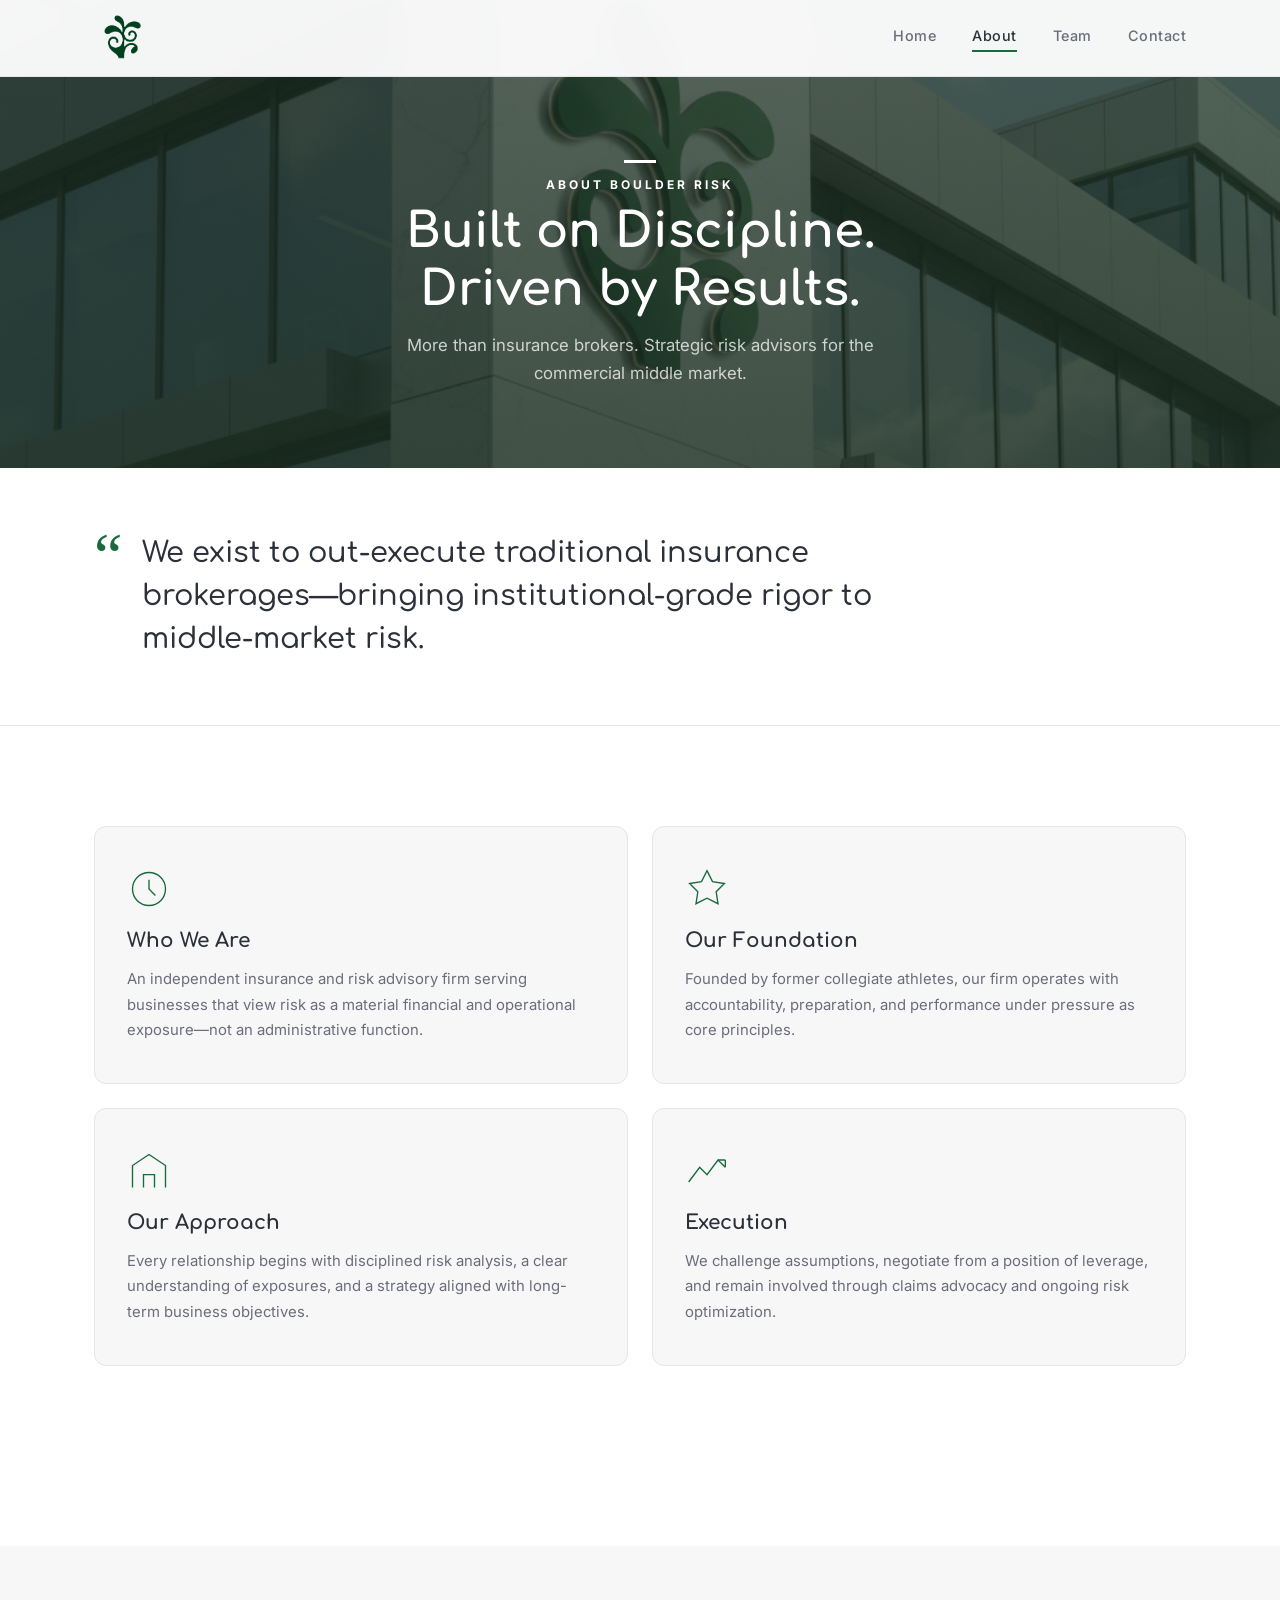
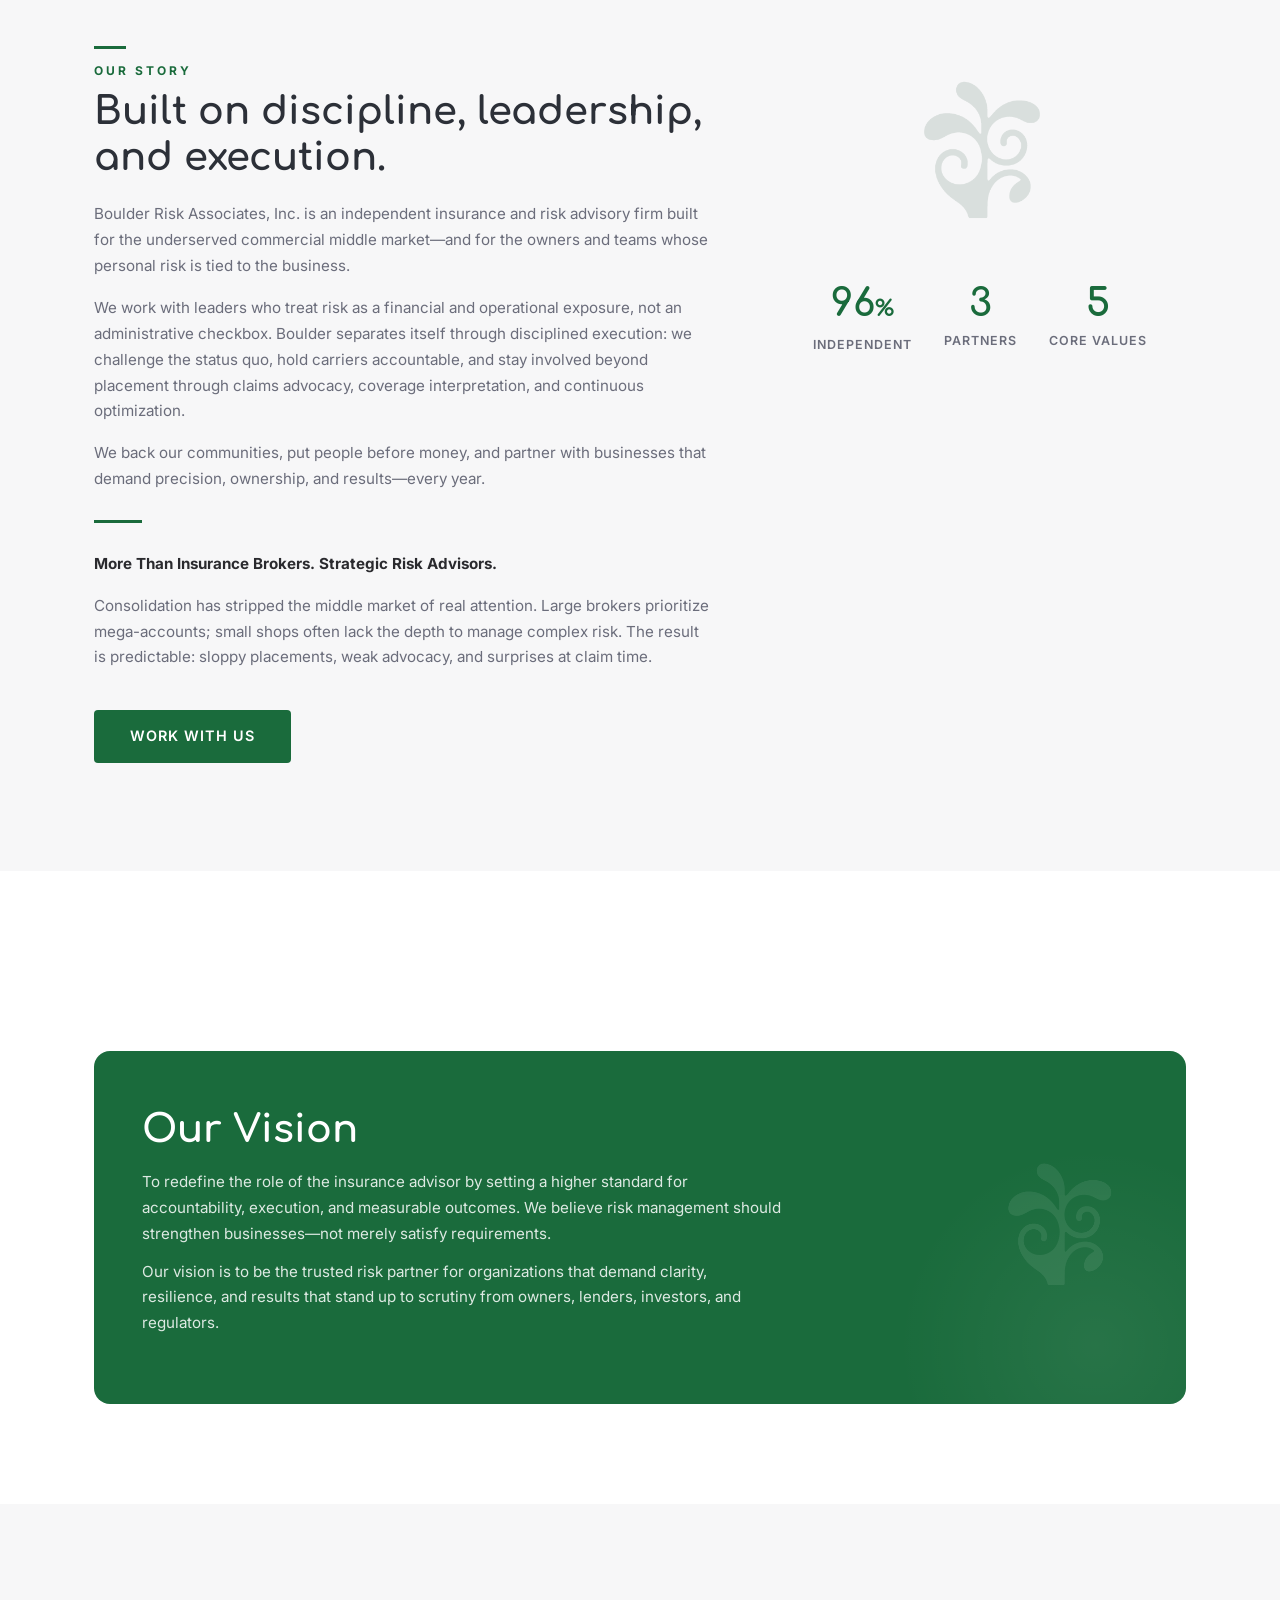
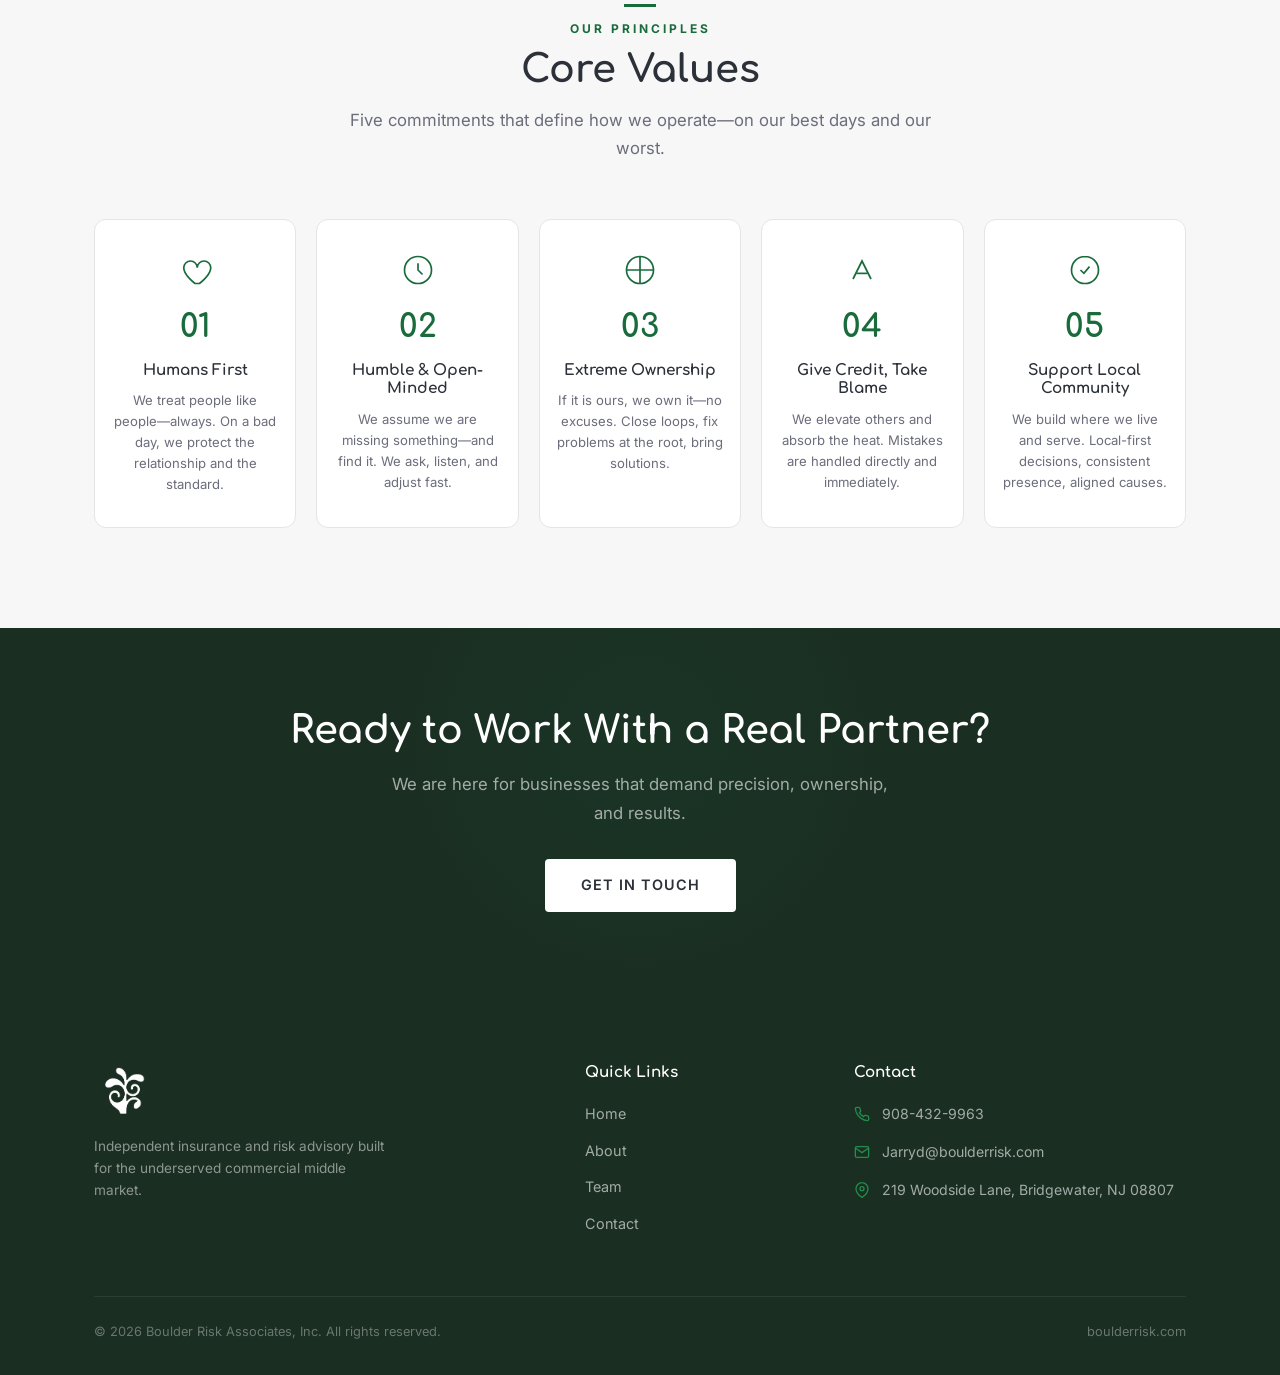
==== about.html @ e6eaac89 "Initial build — Boulder Risk Associates website 4-page static site (Home, About, Team, Contact) with" ====
<!DOCTYPE html>
<html lang="en">
<head>
  <meta charset="UTF-8">
  <meta name="viewport" content="width=device-width, initial-scale=1.0">
  <title>About — Boulder Risk Associates, Inc.</title>
  <meta name="description" content="About Boulder Risk Associates, Inc. — an independent insurance and risk advisory firm built for the underserved commercial middle market.">
  <link rel="preconnect" href="https://fonts.googleapis.com">
  <link rel="preconnect" href="https://fonts.gstatic.com" crossorigin>
  <link href="https://fonts.googleapis.com/css2?family=Comfortaa:wght@400;500;600;700&family=Inter:wght@400;500;600;700;800;900&display=swap" rel="stylesheet">
  <link rel="icon" href="Logo.png" type="image/png">
  <link rel="stylesheet" href="styles.css">
</head>
<body>

  <!-- HEADER -->
  <header class="header">
    <div class="container">
      <a href="index.html" class="logo">
        <img src="Logo.png" alt="Boulder Risk Associates logo">
      </a>
      <nav class="nav-links">
        <a href="index.html">Home</a>
        <a href="about.html" class="active">About</a>
        <a href="team.html">Team</a>
        <a href="contact.html">Contact</a>
      </nav>
      <button class="mobile-toggle" aria-label="Toggle navigation" aria-expanded="false">
        <span></span><span></span><span></span>
      </button>
    </div>
  </header>

  <!-- PAGE HERO — branded with building mockup -->
  <section class="page-hero about-hero about-hero-photo">
    <div class="container" style="position:relative; z-index:2;">
      <span class="section-label fade-up" style="color:var(--white);">About Boulder Risk</span>
      <h1 class="fade-up">Built on Discipline.<br>Driven by Results.</h1>
      <p class="fade-up">More than insurance brokers. Strategic risk advisors for the commercial middle market.</p>
    </div>
  </section>

  <!-- BRAND STATEMENT — full-width quote block -->
  <section class="brand-statement">
    <div class="container">
      <blockquote class="brand-quote fade-up">
        <span class="brand-quote-mark" aria-hidden="true">&ldquo;</span>
        We exist to out-execute traditional insurance brokerages&mdash;bringing institutional-grade rigor to middle-market risk.
      </blockquote>
    </div>
  </section>

  <!-- ABOUT GRID — with icons -->
  <section class="section">
    <div class="container">
      <div class="about-grid stagger">
        <div class="about-card fade-up" style="--i:0">
          <div class="about-card-icon" aria-hidden="true">
            <svg viewBox="0 0 48 48"><circle cx="24" cy="24" r="18"/><path d="M24 14v10l7 7"/></svg>
          </div>
          <h3>Who We Are</h3>
          <p>An independent insurance and risk advisory firm serving businesses that view risk as a material financial and operational exposure&mdash;not an administrative function.</p>
        </div>
        <div class="about-card fade-up" style="--i:1">
          <div class="about-card-icon" aria-hidden="true">
            <svg viewBox="0 0 48 48"><path d="M24 4l6 12 13 2-9 9 2 13-12-6-12 6 2-13-9-9 13-2z"/></svg>
          </div>
          <h3>Our Foundation</h3>
          <p>Founded by former collegiate athletes, our firm operates with accountability, preparation, and performance under pressure as core principles.</p>
        </div>
        <div class="about-card fade-up" style="--i:2">
          <div class="about-card-icon" aria-hidden="true">
            <svg viewBox="0 0 48 48"><path d="M6 42V18l18-12 18 12v24"/><path d="M18 42V28h12v14"/></svg>
          </div>
          <h3>Our Approach</h3>
          <p>Every relationship begins with disciplined risk analysis, a clear understanding of exposures, and a strategy aligned with long-term business objectives.</p>
        </div>
        <div class="about-card fade-up" style="--i:3">
          <div class="about-card-icon" aria-hidden="true">
            <svg viewBox="0 0 48 48"><polyline points="4 36 16 20 24 28 36 12 44 20"/><line x1="36" y1="12" x2="44" y2="12"/><line x1="44" y1="12" x2="44" y2="20"/></svg>
          </div>
          <h3>Execution</h3>
          <p>We challenge assumptions, negotiate from a position of leverage, and remain involved through claims advocacy and ongoing risk optimization.</p>
        </div>
      </div>
    </div>
  </section>

  <!-- LONG-FORM STORY — split layout with brand mark -->
  <section class="section section-grey">
    <div class="container">
      <div class="about-story">
        <div class="about-story-content fade-up">
          <span class="section-label">Our Story</span>
          <h2>Built on discipline, leadership, and execution.</h2>
          <p>Boulder Risk Associates, Inc. is an independent insurance and risk advisory firm built for the underserved commercial middle market&mdash;and for the owners and teams whose personal risk is tied to the business.</p>
          <p>We work with leaders who treat risk as a financial and operational exposure, not an administrative checkbox. Boulder separates itself through disciplined execution: we challenge the status quo, hold carriers accountable, and stay involved beyond placement through claims advocacy, coverage interpretation, and continuous optimization.</p>
          <p>We back our communities, put people before money, and partner with businesses that demand precision, ownership, and results&mdash;every year.</p>
          <div class="about-story-divider"></div>
          <p><strong>More Than Insurance Brokers. Strategic Risk Advisors.</strong></p>
          <p>Consolidation has stripped the middle market of real attention. Large brokers prioritize mega-accounts; small shops often lack the depth to manage complex risk. The result is predictable: sloppy placements, weak advocacy, and surprises at claim time.</p>
          <a href="contact.html" class="btn btn-primary" style="margin-top:24px;">Work With Us</a>
        </div>
        <div class="about-story-brand fade-up" aria-hidden="true">
          <img src="Logo.png" alt="" class="about-floating-mark">
          <div class="about-stats">
            <div class="about-stat">
              <span class="about-stat-num" data-target="100">0</span><span class="about-stat-suffix">%</span>
              <span class="about-stat-label">Independent</span>
            </div>
            <div class="about-stat">
              <span class="about-stat-num" data-target="3">0</span>
              <span class="about-stat-label">Partners</span>
            </div>
            <div class="about-stat">
              <span class="about-stat-num" data-target="5">0</span>
              <span class="about-stat-label">Core Values</span>
            </div>
          </div>
        </div>
      </div>
    </div>
  </section>

  <!-- VISION BLOCK -->
  <section class="section">
    <div class="container">
      <div class="vision-block fade-up">
        <div class="vision-inner">
          <h2>Our Vision</h2>
          <p>To redefine the role of the insurance advisor by setting a higher standard for accountability, execution, and measurable outcomes. We believe risk management should strengthen businesses&mdash;not merely satisfy requirements.</p>
          <p>Our vision is to be the trusted risk partner for organizations that demand clarity, resilience, and results that stand up to scrutiny from owners, lenders, investors, and regulators.</p>
        </div>
        <div class="vision-mark" aria-hidden="true">
          <img src="Logo.png" alt="">
        </div>
      </div>
    </div>
  </section>

  <!-- CORE VALUES -->
  <section class="section section-grey">
    <div class="container">
      <div class="section-header centered fade-up">
        <span class="section-label">Our Principles</span>
        <h2>Core Values</h2>
        <p>Five commitments that define how we operate&mdash;on our best days and our worst.</p>
      </div>

      <div class="values-grid stagger">
        <div class="value-card fade-up" style="--i:0">
          <div class="value-icon" aria-hidden="true">
            <svg viewBox="0 0 32 32"><path d="M16 28s-10-7.35-10-14a6 6 0 0112 0 6 6 0 0112 0c0 6.65-10 14-10 14z"/></svg>
          </div>
          <div class="value-num">01</div>
          <h4>Humans First</h4>
          <p>We treat people like people&mdash;always. On a bad day, we protect the relationship and the standard.</p>
        </div>
        <div class="value-card fade-up" style="--i:1">
          <div class="value-icon" aria-hidden="true">
            <svg viewBox="0 0 32 32"><circle cx="16" cy="16" r="12"/><path d="M16 10v6l4 4"/></svg>
          </div>
          <div class="value-num">02</div>
          <h4>Humble &amp; Open-Minded</h4>
          <p>We assume we are missing something&mdash;and find it. We ask, listen, and adjust fast.</p>
        </div>
        <div class="value-card fade-up" style="--i:2">
          <div class="value-icon" aria-hidden="true">
            <svg viewBox="0 0 32 32"><path d="M16 4v24M4 16h24"/><circle cx="16" cy="16" r="12"/></svg>
          </div>
          <div class="value-num">03</div>
          <h4>Extreme Ownership</h4>
          <p>If it is ours, we own it&mdash;no excuses. Close loops, fix problems at the root, bring solutions.</p>
        </div>
        <div class="value-card fade-up" style="--i:3">
          <div class="value-icon" aria-hidden="true">
            <svg viewBox="0 0 32 32"><path d="M8 24l8-16 8 16"/><line x1="11" y1="19" x2="21" y2="19"/></svg>
          </div>
          <div class="value-num">04</div>
          <h4>Give Credit, Take Blame</h4>
          <p>We elevate others and absorb the heat. Mistakes are handled directly and immediately.</p>
        </div>
        <div class="value-card fade-up" style="--i:4">
          <div class="value-icon" aria-hidden="true">
            <svg viewBox="0 0 32 32"><path d="M16 4c-6.6 0-12 5.4-12 12s5.4 12 12 12 12-5.4 12-12S22.6 4 16 4z"/><path d="M12 16l3 3 5-6"/></svg>
          </div>
          <div class="value-num">05</div>
          <h4>Support Local Community</h4>
          <p>We build where we live and serve. Local-first decisions, consistent presence, aligned causes.</p>
        </div>
      </div>
    </div>
  </section>

  <!-- CTA -->
  <section class="cta-banner">
    <div class="container">
      <h2 class="fade-up">Ready to Work With a Real Partner?</h2>
      <p class="fade-up">We are here for businesses that demand precision, ownership, and results.</p>
      <a href="contact.html" class="btn btn-white fade-up">Get in Touch</a>
    </div>
  </section>

  <!-- FOOTER -->
  <footer class="footer">
    <div class="container">
      <div class="footer-grid">
        <div>
          <div class="footer-logo">
            <a href="index.html" class="logo">
              <img src="Logo.png" alt="Boulder Risk Associates logo">
            </a>
          </div>
          <p class="footer-tagline">Independent insurance and risk advisory built for the underserved commercial middle market.</p>
        </div>
        <div>
          <h4>Quick Links</h4>
          <div class="footer-links">
            <a href="index.html">Home</a>
            <a href="about.html">About</a>
            <a href="team.html">Team</a>
            <a href="contact.html">Contact</a>
          </div>
        </div>
        <div>
          <h4>Contact</h4>
          <div class="footer-contact-item">
            <svg viewBox="0 0 24 24"><path d="M22 16.92v3a2 2 0 01-2.18 2 19.79 19.79 0 01-8.63-3.07 19.5 19.5 0 01-6-6 19.79 19.79 0 01-3.07-8.67A2 2 0 014.11 2h3a2 2 0 012 1.72c.127.96.361 1.903.7 2.81a2 2 0 01-.45 2.11L8.09 9.91a16 16 0 006 6l1.27-1.27a2 2 0 012.11-.45c.907.339 1.85.573 2.81.7A2 2 0 0122 16.92z"/></svg>
            908-432-9963
          </div>
          <div class="footer-contact-item">
            <svg viewBox="0 0 24 24"><path d="M4 4h16c1.1 0 2 .9 2 2v12c0 1.1-.9 2-2 2H4c-1.1 0-2-.9-2-2V6c0-1.1.9-2 2-2z"/><polyline points="22,6 12,13 2,6"/></svg>
            Jarryd@boulderrisk.com
          </div>
          <div class="footer-contact-item">
            <svg viewBox="0 0 24 24"><path d="M21 10c0 7-9 13-9 13s-9-6-9-13a9 9 0 0118 0z"/><circle cx="12" cy="10" r="3"/></svg>
            219 Woodside Lane, Bridgewater, NJ 08807
          </div>
        </div>
      </div>
      <div class="footer-bottom">
        <span>&copy; 2026 Boulder Risk Associates, Inc. All rights reserved.</span>
        <span>boulderrisk.com</span>
      </div>
    </div>
  </footer>

  <script src="script.js"></script>
</body>
</html>
---- styles.css ----
/* ============================================
   Boulder Risk Associates, Inc. — Stylesheet
   Premium light-first design with microanimations
   ============================================ */

/* --- Reset & Base --- */
*, *::before, *::after { box-sizing: border-box; margin: 0; padding: 0; }

:root {
  --dark: #2c3038;
  --dark-soft: #363a42;
  --green: #1a6b3c;
  --green-light: #238c4e;
  --green-glow: rgba(26,107,60,0.15);
  --grey-bg: #f7f7f8;
  --grey-border: #e5e5e8;
  --grey-text: #6b6d7b;
  --white: #ffffff;
  --charcoal: #2a2a2e;
  --forest: #1a2e22;
}

html { scroll-behavior: smooth; }

body {
  font-family: 'Inter', sans-serif;
  color: var(--charcoal);
  background: var(--white);
  line-height: 1.7;
  -webkit-font-smoothing: antialiased;
  overflow-x: hidden;
}

a { text-decoration: none; color: inherit; }
ul { list-style: none; }
img { max-width: 100%; display: block; }

.container {
  max-width: 1140px;
  margin: 0 auto;
  padding: 0 24px;
}

/* --- Typography --- */
h1, h2, h3, h4 {
  font-family: 'Comfortaa', sans-serif;
  font-weight: 700;
  line-height: 1.2;
  color: var(--dark);
}

h1 { font-size: clamp(2rem, 5vw, 3.2rem); }
h2 { font-size: clamp(1.6rem, 4vw, 2.4rem); }
h3 { font-size: 1.25rem; }
h4 { font-size: 1.1rem; }

.section-label {
  display: inline-block;
  font-size: 0.75rem;
  font-weight: 700;
  letter-spacing: 3px;
  text-transform: uppercase;
  color: var(--green);
  margin-bottom: 8px;
}

.section-label::before {
  content: '';
  display: block;
  width: 32px;
  height: 3px;
  background: var(--green);
  margin-bottom: 12px;
  transition: width 0.4s ease;
}

.section-label:hover::before {
  width: 56px;
}

/* --- Buttons --- */
.btn {
  display: inline-block;
  padding: 14px 36px;
  font-size: 0.9rem;
  font-weight: 600;
  letter-spacing: 1px;
  text-transform: uppercase;
  border-radius: 4px;
  transition: all 0.3s ease;
  cursor: pointer;
  border: none;
  position: relative;
  overflow: hidden;
}

/* Shimmer effect on all buttons */
.btn::after {
  content: '';
  position: absolute;
  top: 0;
  left: -100%;
  width: 100%;
  height: 100%;
  background: linear-gradient(90deg, transparent, rgba(255,255,255,0.2), transparent);
  transition: left 0.5s ease;
}

.btn:hover::after {
  left: 100%;
}

.btn-primary {
  background: var(--green);
  color: var(--white);
}

.btn-primary:hover {
  background: var(--green-light);
  transform: translateY(-2px);
  box-shadow: 0 6px 20px var(--green-glow);
}

.btn-outline {
  background: transparent;
  color: var(--dark);
  border: 2px solid var(--dark);
}

.btn-outline:hover {
  background: var(--dark);
  color: var(--white);
  transform: translateY(-2px);
}

.btn-green {
  background: var(--green);
  color: var(--white);
}

.btn-green:hover {
  background: var(--green-light);
  transform: translateY(-2px);
  box-shadow: 0 6px 20px var(--green-glow);
}

.btn-white {
  background: var(--white);
  color: var(--dark);
}

.btn-white:hover {
  background: var(--green);
  color: var(--white);
  transform: translateY(-2px);
  box-shadow: 0 6px 20px var(--green-glow);
}

/* ============================================
   HEADER / NAV
   ============================================ */
.header {
  position: fixed;
  top: 0;
  left: 0;
  width: 100%;
  z-index: 1000;
  background: rgba(255,255,255,0.95);
  backdrop-filter: blur(12px);
  -webkit-backdrop-filter: blur(12px);
  border-bottom: 1px solid var(--grey-border);
  transition: all 0.3s;
}

.header.scrolled {
  box-shadow: 0 2px 24px rgba(0,0,0,0.06);
}

.header .container {
  display: flex;
  align-items: center;
  justify-content: space-between;
  height: 76px;
}

.logo {
  display: flex;
  align-items: center;
  gap: 12px;
}

.logo img {
  height: 52px;
  width: auto;
  transition: transform 0.3s ease;
}

.logo:hover img {
  transform: scale(1.05);
}

.nav-links {
  display: flex;
  gap: 36px;
  align-items: center;
}

.nav-links a {
  color: var(--grey-text);
  font-size: 0.9rem;
  font-weight: 500;
  letter-spacing: 0.5px;
  transition: color 0.3s;
  position: relative;
  padding-bottom: 4px;
}

/* Animated underline on hover */
.nav-links a::after {
  content: '';
  position: absolute;
  bottom: 0;
  left: 50%;
  right: 50%;
  height: 2px;
  background: var(--green);
  transition: left 0.3s ease, right 0.3s ease;
}

.nav-links a:hover::after,
.nav-links a.active::after {
  left: 0;
  right: 0;
}

.nav-links a:hover,
.nav-links a.active {
  color: var(--dark);
}

/* Mobile hamburger */
.mobile-toggle {
  display: none;
  flex-direction: column;
  gap: 5px;
  cursor: pointer;
  background: none;
  border: none;
  padding: 4px;
}

.mobile-toggle span {
  display: block;
  width: 24px;
  height: 2px;
  background: var(--dark);
  transition: all 0.3s;
}

/* ============================================
   HERO — Premium layout with brand mark
   ============================================ */
.hero {
  position: relative;
  min-height: 100vh;
  display: flex;
  align-items: center;
  background: linear-gradient(rgba(26,46,34,0.7), rgba(26,46,34,0.8)),
              url('gemini-2.5-flash-image_corporate_mockup_on_a_building_sign_no_text-0.jpg') center 40%/cover no-repeat;
  overflow: hidden;
}

.hero-grid {
  display: grid;
  grid-template-columns: 1fr 1fr;
  gap: 48px;
  align-items: center;
  width: 100%;
}

.hero-content {
  position: relative;
  z-index: 2;
  padding-top: 76px;
}

/* Animated line that draws in */
.hero-line {
  width: 0;
  height: 3px;
  background: var(--white);
  margin-bottom: 24px;
  animation: drawLine 0.8s ease 0.2s forwards;
}

@keyframes drawLine {
  to { width: 56px; }
}

.hero h1 {
  color: var(--white);
  margin-bottom: 8px;
  font-size: clamp(1.8rem, 3.5vw, 2.6rem);
  white-space: nowrap;
}

.hero-acronym {
  font-family: 'Comfortaa', sans-serif;
  font-size: 0.85rem;
  font-weight: 700;
  letter-spacing: 6px;
  color: var(--green);
  text-transform: uppercase;
  margin-bottom: 24px;
}

.hero-tagline {
  font-size: clamp(1rem, 2.5vw, 1.2rem);
  color: rgba(255,255,255,0.8);
  margin-bottom: 12px;
  font-weight: 400;
}

.hero-tagline .bold-letter {
  font-weight: 700;
  color: var(--white);
  transition: color 0.3s;
}

.hero-sub {
  font-size: 0.95rem;
  color: rgba(255,255,255,0.55);
  margin-bottom: 40px;
  max-width: 560px;
}

/* Hero staggered reveal */
.hero-reveal {
  opacity: 0;
  transform: translateY(20px);
  animation: heroFadeUp 0.7s ease forwards;
  animation-delay: var(--d, 0s);
}

@keyframes heroFadeUp {
  to {
    opacity: 1;
    transform: translateY(0);
  }
}

/* Large brand mark — right side */
.hero-brand {
  display: flex;
  align-items: center;
  justify-content: center;
  position: relative;
  padding-top: 76px;
}

/* Green shadow logo — sits behind */
.hero-logo-shadow {
  position: absolute;
  width: 320px;
  height: auto;
  opacity: 0;
  transform: scale(0.85) translate(8px, 8px);
  animation: shadowReveal 1s cubic-bezier(0.16, 1, 0.3, 1) 0.35s forwards;
  filter: brightness(0.6) sepia(1) hue-rotate(90deg) saturate(2);
}

.hero-logo-shadow.revealed {
  opacity: 0.35;
  transform: translate(8px, 8px);
  animation: shadowSway 6s ease-in-out infinite;
  filter: brightness(0.6) sepia(1) hue-rotate(90deg) saturate(2);
}

@keyframes shadowReveal {
  to { opacity: 0.35; transform: scale(1) translate(8px, 8px); }
}

@keyframes shadowSway {
  0%, 100% { transform: translate(8px, 8px) rotate(0deg); }
  50% { transform: translate(10px, 10px) rotate(2deg); }
}

/* White foreground logo */
.hero-logo-mark {
  position: relative;
  width: 320px;
  height: auto;
  opacity: 0;
  transform: scale(0.85);
  animation: logoReveal 1s cubic-bezier(0.16, 1, 0.3, 1) 0.4s forwards;
  filter: brightness(0) invert(1) drop-shadow(0 20px 60px rgba(0,0,0,0.3));
}

@keyframes logoReveal {
  to {
    opacity: 1;
    transform: scale(1);
  }
}

/* Gentle continuous sway — after reveal */
.hero-logo-mark.revealed {
  opacity: 1;
  transform: none;
  animation: sway 6s ease-in-out infinite;
  filter: brightness(0) invert(1) drop-shadow(0 20px 60px rgba(0,0,0,0.3));
}

@keyframes sway {
  0%, 100% { transform: rotate(0deg); }
  50% { transform: rotate(3deg); }
}

/* Breathing glow behind logo */
.hero-brand::before {
  content: '';
  position: absolute;
  width: 400px;
  height: 400px;
  border-radius: 50%;
  background: radial-gradient(circle, rgba(255,255,255,0.06) 0%, transparent 70%);
  animation: breathe 4s ease-in-out infinite;
}

@keyframes breathe {
  0%, 100% { transform: scale(1); opacity: 0.6; }
  50% { transform: scale(1.15); opacity: 1; }
}

/* Floating particles */
.particles {
  position: absolute;
  top: 0;
  left: 0;
  right: 0;
  bottom: 0;
  pointer-events: none;
  z-index: 1;
}

.particle {
  position: absolute;
  width: 6px;
  height: 6px;
  border-radius: 50%;
  background: var(--green);
  opacity: 0;
  animation: float var(--dur, 8s) ease-in-out var(--delay, 0s) infinite;
}

@keyframes float {
  0% { opacity: 0; transform: translateY(0) scale(0); }
  15% { opacity: var(--o, 0.15); transform: translateY(-20px) scale(1); }
  85% { opacity: var(--o, 0.15); transform: translateY(calc(-1 * var(--drift, 120px))) scale(1); }
  100% { opacity: 0; transform: translateY(calc(-1 * var(--drift, 120px) - 20px)) scale(0); }
}

/* ============================================
   PAGE HERO (inner pages)
   ============================================ */
.page-hero {
  background: var(--grey-bg);
  padding: 140px 0 60px;
  text-align: center;
  position: relative;
  overflow: hidden;
  border-bottom: 1px solid var(--grey-border);
}

.page-hero::before {
  content: '';
  position: absolute;
  top: -40%;
  right: -15%;
  width: 500px;
  height: 500px;
  border-radius: 50%;
  background: radial-gradient(circle, rgba(26,107,60,0.04) 0%, transparent 70%);
  pointer-events: none;
}

.page-hero h1 {
  color: var(--dark);
  margin-bottom: 12px;
}

.page-hero p {
  color: var(--grey-text);
  font-size: 1.05rem;
  max-width: 560px;
  margin: 0 auto;
}

/* ============================================
   SECTIONS
   ============================================ */
.section {
  padding: 100px 0;
}

.section-grey {
  background: var(--grey-bg);
}

.section-header {
  margin-bottom: 56px;
}

.section-header p {
  color: var(--grey-text);
  font-size: 1.05rem;
  max-width: 620px;
  margin-top: 12px;
}

.section-header.centered {
  text-align: center;
}

.section-header.centered p {
  margin-left: auto;
  margin-right: auto;
}

.section-header.centered .section-label::before {
  margin-left: auto;
  margin-right: auto;
}

/* ============================================
   CARDS — with green accent line + hover
   ============================================ */
.cards-grid {
  display: grid;
  grid-template-columns: repeat(3, 1fr);
  gap: 24px;
}

.card {
  background: var(--white);
  border: 1px solid var(--grey-border);
  border-radius: 12px;
  padding: 36px 28px;
  transition: all 0.4s cubic-bezier(0.16, 1, 0.3, 1);
  position: relative;
  overflow: hidden;
}

/* Green top accent line — slides in on hover */
.card-accent {
  position: absolute;
  top: 0;
  left: 0;
  width: 0;
  height: 3px;
  background: var(--green);
  transition: width 0.4s cubic-bezier(0.16, 1, 0.3, 1);
}

.card:hover .card-accent {
  width: 100%;
}

.card:hover {
  transform: translateY(-6px);
  box-shadow: 0 16px 48px rgba(0,0,0,0.08);
  border-color: transparent;
}

.card-icon {
  width: 48px;
  height: 48px;
  margin-bottom: 20px;
  transition: transform 0.3s ease;
}

.card:hover .card-icon {
  transform: scale(1.1);
}

.card-icon svg {
  width: 100%;
  height: 100%;
  stroke: var(--green);
  fill: none;
  stroke-width: 1.5;
}

.card h3 {
  margin-bottom: 12px;
}

.card p {
  color: var(--grey-text);
  font-size: 0.92rem;
  line-height: 1.7;
}

/* Featured card — green bg */
.card.featured {
  background: var(--green);
  border-color: var(--green);
}

.card.featured .card-accent { background: rgba(255,255,255,0.3); }
.card.featured h3 { color: var(--white); }
.card.featured p { color: rgba(255,255,255,0.85); }
.card.featured .card-icon svg { stroke: rgba(255,255,255,0.9); }

.card.featured:hover {
  background: var(--green-light);
  border-color: var(--green-light);
  box-shadow: 0 16px 48px var(--green-glow);
}

/* ============================================
   WHO WE SERVE (checklist)
   ============================================ */
.split {
  display: grid;
  grid-template-columns: 1fr 1fr;
  gap: 64px;
  align-items: start;
}

.checklist {
  margin-top: 24px;
}

.checklist li {
  display: flex;
  align-items: flex-start;
  gap: 12px;
  padding: 14px 0;
  border-bottom: 1px solid var(--grey-border);
  font-size: 0.95rem;
  color: var(--charcoal);
  transition: transform 0.3s ease, padding-left 0.3s ease;
}

.checklist li:hover {
  transform: translateX(4px);
  padding-left: 4px;
}

.checklist li:last-child { border-bottom: none; }

.check-icon {
  flex-shrink: 0;
  width: 22px;
  height: 22px;
  border-radius: 50%;
  background: rgba(26,107,60,0.1);
  display: flex;
  align-items: center;
  justify-content: center;
  margin-top: 2px;
  transition: all 0.3s ease;
}

.checklist li:hover .check-icon {
  background: var(--green);
}

.checklist li:hover .check-icon svg {
  stroke: var(--white);
}

.check-icon svg {
  width: 12px;
  height: 12px;
  stroke: var(--green);
  fill: none;
  stroke-width: 2.5;
  transition: stroke 0.3s;
}

/* ============================================
   CTA BANNER
   ============================================ */
.cta-banner {
  background: var(--forest);
  padding: 80px 0;
  text-align: center;
  position: relative;
  overflow: hidden;
}

.cta-banner::before {
  content: '';
  position: absolute;
  top: -50%;
  left: 50%;
  transform: translateX(-50%);
  width: 600px;
  height: 600px;
  border-radius: 50%;
  background: radial-gradient(circle, rgba(26,107,60,0.1) 0%, transparent 70%);
  pointer-events: none;
  animation: breathe 5s ease-in-out infinite;
}

.cta-banner h2 {
  color: var(--white);
  margin-bottom: 16px;
  position: relative;
}

.cta-banner p {
  color: rgba(255,255,255,0.6);
  font-size: 1.05rem;
  margin-bottom: 32px;
  max-width: 520px;
  margin-left: auto;
  margin-right: auto;
  position: relative;
}

.cta-banner .btn { position: relative; }

/* ============================================
   ABOUT PAGE — 2x2 Grid
   ============================================ */
.about-grid {
  display: grid;
  grid-template-columns: 1fr 1fr;
  gap: 24px;
  margin-bottom: 80px;
}

.about-card {
  background: var(--grey-bg);
  border-radius: 12px;
  padding: 40px 32px;
  border: 1px solid var(--grey-border);
  transition: all 0.4s cubic-bezier(0.16, 1, 0.3, 1);
  position: relative;
  overflow: hidden;
}

.about-card::before {
  content: '';
  position: absolute;
  top: 0;
  left: 0;
  width: 0;
  height: 3px;
  background: var(--green);
  transition: width 0.4s cubic-bezier(0.16, 1, 0.3, 1);
}

.about-card:hover::before {
  width: 100%;
}

.about-card:hover {
  transform: translateY(-4px);
  box-shadow: 0 12px 36px rgba(0,0,0,0.06);
  border-color: transparent;
}

.about-card h3 {
  margin-bottom: 14px;
  color: var(--dark);
}

.about-card p {
  color: var(--grey-text);
  font-size: 0.93rem;
}

/* About long text block */
.about-text {
  max-width: 760px;
}

.about-text h2 {
  margin-bottom: 20px;
}

.about-text p {
  color: var(--grey-text);
  margin-bottom: 16px;
  font-size: 0.95rem;
}

.about-text p strong {
  color: var(--charcoal);
}

/* ============================================
   VISION BLOCK — Green accent block
   ============================================ */
.vision-block {
  background: var(--green);
  border-radius: 16px;
  padding: 56px 48px;
  margin-top: 80px;
  position: relative;
  overflow: hidden;
}

.vision-block::after {
  content: '';
  position: absolute;
  bottom: -40%;
  right: -10%;
  width: 400px;
  height: 400px;
  border-radius: 50%;
  background: radial-gradient(circle, rgba(255,255,255,0.06) 0%, transparent 70%);
  pointer-events: none;
  animation: breathe 5s ease-in-out infinite;
}

.vision-block h2 {
  color: var(--white);
  margin-bottom: 16px;
  position: relative;
}

.vision-block p {
  color: rgba(255,255,255,0.85);
  font-size: 0.95rem;
  max-width: 640px;
  margin-bottom: 12px;
  position: relative;
}

/* ============================================
   VALUES
   ============================================ */
.values-grid {
  display: grid;
  grid-template-columns: repeat(5, 1fr);
  gap: 20px;
}

.value-card {
  text-align: center;
  padding: 32px 16px;
  border-radius: 12px;
  border: 1px solid var(--grey-border);
  background: var(--white);
  transition: all 0.4s cubic-bezier(0.16, 1, 0.3, 1);
}

.value-card:hover {
  border-color: var(--green);
  transform: translateY(-4px);
  box-shadow: 0 12px 32px rgba(0,0,0,0.06);
}

.value-num {
  font-family: 'Comfortaa', sans-serif;
  font-size: 2rem;
  font-weight: 800;
  color: var(--green);
  margin-bottom: 8px;
  transition: transform 0.3s ease;
}

.value-card:hover .value-num {
  transform: scale(1.15);
}

.value-card h4 {
  font-size: 0.95rem;
  margin-bottom: 10px;
}

.value-card p {
  color: var(--grey-text);
  font-size: 0.82rem;
  line-height: 1.6;
}

/* ============================================
   TEAM PAGE
   ============================================ */
.team-member {
  display: grid;
  grid-template-columns: 280px 1fr;
  gap: 48px;
  padding: 48px;
  border-radius: 16px;
  margin-bottom: 32px;
  align-items: start;
  position: relative;
  border: 1px solid var(--grey-border);
  transition: all 0.4s cubic-bezier(0.16, 1, 0.3, 1);
}

.team-member:hover {
  box-shadow: 0 16px 48px rgba(0,0,0,0.06);
  border-color: transparent;
}

.team-member:nth-child(odd) {
  background: var(--white);
}

.team-member:nth-child(even) {
  background: var(--grey-bg);
}

.team-number {
  position: absolute;
  top: 32px;
  right: 40px;
  font-family: 'Comfortaa', sans-serif;
  font-size: 6rem;
  font-weight: 900;
  opacity: 0.04;
  color: var(--dark);
  line-height: 1;
  transition: opacity 0.3s;
}

.team-member:hover .team-number {
  opacity: 0.08;
}

.member-info h3 {
  font-size: 1.8rem;
  margin-bottom: 4px;
}

.member-creds {
  color: var(--green);
  font-size: 0.85rem;
  font-weight: 600;
  letter-spacing: 1px;
  margin-bottom: 16px;
}

.member-tags {
  display: flex;
  flex-wrap: wrap;
  gap: 8px;
  margin-bottom: 24px;
}

.member-tags span {
  padding: 6px 14px;
  border: 1px solid #d0d0d5;
  border-radius: 4px;
  font-size: 0.72rem;
  font-weight: 600;
  letter-spacing: 1px;
  text-transform: uppercase;
  color: var(--dark);
  transition: all 0.3s;
}

.member-tags span:hover {
  border-color: var(--green);
  color: var(--green);
}

.member-bio {
  color: var(--grey-text);
  font-size: 0.93rem;
  margin-bottom: 16px;
  line-height: 1.8;
}

.member-quote {
  font-style: italic;
  color: var(--grey-text);
  font-size: 0.88rem;
  padding-top: 16px;
  border-top: 1px solid var(--grey-border);
}

/* Green line above member name */
.member-info::before {
  content: '';
  display: block;
  width: 32px;
  height: 3px;
  background: var(--green);
  margin-bottom: 16px;
  transition: width 0.4s ease;
}

.team-member:hover .member-info::before {
  width: 56px;
}

/* ============================================
   CONTACT PAGE
   ============================================ */
.contact-grid {
  display: grid;
  grid-template-columns: 1fr 1fr;
  gap: 64px;
  align-items: start;
}

.contact-info-block {
  margin-bottom: 32px;
}

.contact-info-block h3 {
  margin-bottom: 16px;
}

.contact-detail {
  display: flex;
  align-items: center;
  gap: 14px;
  margin-bottom: 16px;
  color: var(--charcoal);
  font-size: 0.95rem;
  transition: transform 0.3s ease;
}

.contact-detail:hover {
  transform: translateX(4px);
}

.contact-detail-icon {
  width: 40px;
  height: 40px;
  border-radius: 50%;
  background: rgba(26,107,60,0.1);
  display: flex;
  align-items: center;
  justify-content: center;
  flex-shrink: 0;
  transition: all 0.3s ease;
}

.contact-detail:hover .contact-detail-icon {
  background: var(--green);
}

.contact-detail:hover .contact-detail-icon svg {
  stroke: var(--white);
}

.contact-detail-icon svg {
  width: 18px;
  height: 18px;
  stroke: var(--green);
  fill: none;
  stroke-width: 2;
  transition: stroke 0.3s;
}

/* Contact form */
.contact-form {
  background: var(--grey-bg);
  padding: 40px;
  border-radius: 16px;
  border: 1px solid var(--grey-border);
}

.contact-form h3 {
  margin-bottom: 24px;
}

.form-group {
  margin-bottom: 20px;
}

.form-group label {
  display: block;
  font-size: 0.85rem;
  font-weight: 600;
  color: var(--charcoal);
  margin-bottom: 6px;
}

.form-group input,
.form-group textarea,
.form-group select {
  width: 100%;
  padding: 12px 16px;
  border: 1px solid #d0d0d5;
  border-radius: 8px;
  font-family: 'Inter', sans-serif;
  font-size: 0.9rem;
  background: var(--white);
  transition: all 0.3s;
}

.form-group input:focus,
.form-group textarea:focus,
.form-group select:focus {
  outline: none;
  border-color: var(--green);
  box-shadow: 0 0 0 3px var(--green-glow);
}

.form-group textarea {
  min-height: 120px;
  resize: vertical;
}

.form-row {
  display: grid;
  grid-template-columns: 1fr 1fr;
  gap: 16px;
}

/* ============================================
   FOOTER
   ============================================ */
.footer {
  background: var(--forest);
  padding: 64px 0 32px;
}

.footer-grid {
  display: grid;
  grid-template-columns: 2fr 1fr 1.5fr;
  gap: 48px;
  margin-bottom: 48px;
}

.footer-logo .logo {
  margin-bottom: 16px;
}

.footer-logo .logo img {
  height: 56px;
  filter: brightness(0) invert(1);
}

.footer-tagline {
  color: rgba(255,255,255,0.5);
  font-size: 0.85rem;
  max-width: 300px;
  line-height: 1.6;
}

.footer h4 {
  color: var(--white);
  font-size: 0.95rem;
  margin-bottom: 20px;
}

.footer-links a {
  display: block;
  color: rgba(255,255,255,0.6);
  font-size: 0.9rem;
  margin-bottom: 12px;
  transition: all 0.3s;
}

.footer-links a:hover {
  color: var(--white);
  transform: translateX(3px);
}

.footer-contact-item {
  display: flex;
  align-items: center;
  gap: 12px;
  margin-bottom: 14px;
  color: rgba(255,255,255,0.6);
  font-size: 0.88rem;
}

.footer-contact-item svg {
  width: 16px;
  height: 16px;
  stroke: var(--green-light);
  fill: none;
  stroke-width: 2;
  flex-shrink: 0;
}

.footer-bottom {
  border-top: 1px solid rgba(255,255,255,0.08);
  padding-top: 24px;
  display: flex;
  justify-content: space-between;
  align-items: center;
  color: rgba(255,255,255,0.35);
  font-size: 0.8rem;
}

/* ============================================
   ANIMATIONS
   ============================================ */
.fade-up {
  opacity: 0;
  transform: translateY(28px);
  transition: opacity 0.7s cubic-bezier(0.16, 1, 0.3, 1), transform 0.7s cubic-bezier(0.16, 1, 0.3, 1);
}

.fade-up.visible {
  opacity: 1;
  transform: translateY(0);
}

/* Stagger children */
.stagger > * { transition-delay: calc(var(--i, 0) * 0.12s); }

@media (prefers-reduced-motion: reduce) {
  .fade-up { opacity: 1; transform: none; transition: none; }
  .hero-reveal { opacity: 1; transform: none; animation: none; }
  .hero-logo-mark { opacity: 1; transform: none; animation: none; }
  .hero-line { width: 56px; animation: none; }
  .hero-brand::before { animation: none; }
  .particle { display: none; }
  .cta-banner::before { animation: none; }
  .vision-block::after { animation: none; }
  html { scroll-behavior: auto; }
}

/* ============================================
   RESPONSIVE
   ============================================ */
@media (max-width: 1024px) {
  .values-grid {
    grid-template-columns: repeat(3, 1fr);
  }

  .team-member {
    grid-template-columns: 1fr;
    padding: 36px;
  }

  .footer-grid {
    grid-template-columns: 1fr 1fr;
  }

  .hero-logo-mark {
    width: 240px;
  }
}

@media (max-width: 768px) {
  .nav-links {
    display: none;
    position: absolute;
    top: 76px;
    left: 0;
    right: 0;
    background: var(--white);
    flex-direction: column;
    padding: 24px;
    gap: 20px;
    border-top: 1px solid var(--grey-border);
    box-shadow: 0 8px 24px rgba(0,0,0,0.06);
  }

  .nav-links.open { display: flex; }

  .mobile-toggle { display: flex; }

  .hero { min-height: auto; padding: 120px 0 80px; }
  .hero-grid { grid-template-columns: 1fr; }
  .hero-brand { display: none; }

  .section { padding: 64px 0; }

  .cards-grid { grid-template-columns: 1fr; }

  .split {
    grid-template-columns: 1fr;
    gap: 40px;
  }

  .about-grid { grid-template-columns: 1fr; }

  .values-grid { grid-template-columns: repeat(2, 1fr); }

  .contact-grid { grid-template-columns: 1fr; }

  .footer-grid { grid-template-columns: 1fr; gap: 32px; }

  .footer-bottom { flex-direction: column; gap: 8px; text-align: center; }

  .vision-block { padding: 40px 24px; }

  .team-member { padding: 28px; }
  .team-number { font-size: 4rem; top: 16px; right: 20px; }
}

@media (max-width: 480px) {
  .form-row { grid-template-columns: 1fr; }
  .values-grid { grid-template-columns: 1fr; }
  .hero h1 { white-space: normal; }
}

/* ============================================
   ABOUT PAGE — Premium Brand Sections
   ============================================ */

/* About hero — taller with watermark */
.about-hero {
  padding: 160px 0 80px;
  text-align: center;
  position: relative;
}

.about-hero .section-label::before {
  margin-left: auto;
  margin-right: auto;
}

.about-hero h1 {
  font-size: clamp(2rem, 4.5vw, 3rem);
}

/* Photo hero variant */
.about-hero-photo {
  background: linear-gradient(rgba(26,46,34,0.72), rgba(26,46,34,0.82)),
              url('gemini-2.5-flash-image_corporate_mockup_on_a_building_sign_no_text-0.jpg') center 40%/cover no-repeat;
  border-bottom: none;
}

.about-hero-photo h1 {
  color: var(--white);
}

.about-hero-photo p {
  color: rgba(255,255,255,0.75);
}

.about-hero-photo .section-label::before {
  background: var(--white);
}

/* Contact page hero — uses building mockup */
.contact-hero-photo {
  background: linear-gradient(rgba(26,46,34,0.72), rgba(26,46,34,0.82)),
              url('gemini-2.5-flash-image_corporate_mockup_on_a_building_sign_no_text-0.jpg') center 40%/cover no-repeat;
}

.contact-hero-photo h1 { color: var(--white); }
.contact-hero-photo p { color: rgba(255,255,255,0.75); }

/* ============================================
   BRAND IMAGE STRIP
   ============================================ */
.brand-strip {
  padding: 80px 0;
  background: var(--white);
  border-top: 1px solid var(--grey-border);
  border-bottom: 1px solid var(--grey-border);
}

.brand-strip-inner {
  display: grid;
  grid-template-columns: 1fr 1fr;
  gap: 56px;
  align-items: center;
}

.brand-strip-text h2 {
  margin-bottom: 14px;
}

.brand-strip-text p {
  color: var(--grey-text);
  font-size: 1rem;
}

.brand-strip-image {
  display: flex;
  justify-content: center;
}

@media (max-width: 768px) {
  .brand-strip-inner {
    grid-template-columns: 1fr;
    gap: 32px;
    text-align: center;
  }

  .brand-strip-text .section-label::before {
    margin-left: auto;
    margin-right: auto;
  }

  .plaque-image { max-width: 320px; margin: 0 auto; }
}

/* Glass plaque feature image */
.plaque-image {
  width: 100%;
  max-width: 440px;
  border-radius: 12px;
  box-shadow: 0 20px 60px rgba(0,0,0,0.1);
  transition: transform 0.5s cubic-bezier(0.16, 1, 0.3, 1), box-shadow 0.5s ease;
}

.plaque-image:hover {
  transform: scale(1.02);
  box-shadow: 0 24px 72px rgba(0,0,0,0.14);
}

/* Brand statement / pull quote */
.brand-statement {
  padding: 64px 0;
  background: var(--white);
  border-bottom: 1px solid var(--grey-border);
}

.brand-quote {
  font-family: 'Comfortaa', sans-serif;
  font-size: clamp(1.2rem, 3vw, 1.8rem);
  font-weight: 500;
  color: var(--dark);
  line-height: 1.5;
  max-width: 800px;
  position: relative;
  padding-left: 48px;
}

.brand-quote-mark {
  position: absolute;
  left: 0;
  top: -8px;
  font-size: 4rem;
  line-height: 1;
  color: var(--green);
  font-family: Georgia, serif;
}

/* About cards with icons */
.about-card-icon {
  width: 44px;
  height: 44px;
  margin-bottom: 18px;
}

.about-card-icon svg {
  width: 100%;
  height: 100%;
  stroke: var(--green);
  fill: none;
  stroke-width: 1.5;
  transition: transform 0.3s ease;
}

.about-card:hover .about-card-icon svg {
  transform: scale(1.12);
}

/* Story section — split layout */
.about-story {
  display: grid;
  grid-template-columns: 1.2fr 0.8fr;
  gap: 64px;
  align-items: start;
}

.about-story-content {
  max-width: 620px;
}

.about-story-content h2 {
  margin-bottom: 20px;
}

.about-story-content p {
  color: var(--grey-text);
  margin-bottom: 16px;
  font-size: 0.95rem;
}

.about-story-content p strong {
  color: var(--charcoal);
}

.about-story-divider {
  width: 48px;
  height: 3px;
  background: var(--green);
  margin: 28px 0;
}

/* Brand mark + stats sidebar */
.about-story-brand {
  display: flex;
  flex-direction: column;
  align-items: center;
  gap: 48px;
  padding-top: 24px;
}

.about-floating-mark {
  width: 180px;
  height: auto;
  opacity: 0.12;
  filter: grayscale(0.3);
  transition: all 0.5s ease;
}

.about-story-brand:hover .about-floating-mark {
  opacity: 0.25;
  filter: grayscale(0);
}

/* Stats */
.about-stats {
  display: flex;
  gap: 32px;
}

.about-stat {
  text-align: center;
}

.about-stat-num {
  font-family: 'Comfortaa', sans-serif;
  font-size: 2.4rem;
  font-weight: 700;
  color: var(--green);
  display: inline;
  line-height: 1;
}

.about-stat-suffix {
  font-family: 'Comfortaa', sans-serif;
  font-size: 1.4rem;
  font-weight: 700;
  color: var(--green);
}

.about-stat-label {
  display: block;
  font-size: 0.78rem;
  font-weight: 600;
  color: var(--grey-text);
  text-transform: uppercase;
  letter-spacing: 1px;
  margin-top: 6px;
}

/* Vision block — upgraded with side mark */
.vision-block {
  display: grid;
  grid-template-columns: 1fr auto;
  gap: 48px;
  align-items: center;
}

.vision-inner {
  position: relative;
  z-index: 2;
}

.vision-mark {
  opacity: 0.08;
  pointer-events: none;
}

.vision-mark img {
  width: 160px;
  height: auto;
  filter: brightness(0) invert(1);
}

/* Value card icons */
.value-icon {
  width: 36px;
  height: 36px;
  margin: 0 auto 12px;
}

.value-icon svg {
  width: 100%;
  height: 100%;
  stroke: var(--green);
  fill: none;
  stroke-width: 1.5;
  transition: transform 0.3s ease;
}

.value-card:hover .value-icon svg {
  transform: scale(1.15);
}

/* ============================================
   TEAM PAGE — Premium Brand Sections
   ============================================ */

/* Small brand mark inside each member card */
.member-mark {
  margin-top: 24px;
  opacity: 0.06;
  transition: opacity 0.4s ease;
}

.member-mark img {
  width: 64px;
  height: auto;
}

.team-member:hover .member-mark {
  opacity: 0.14;
}

/* Values strip — horizontal bar between team and CTA */
.team-values-strip {
  background: var(--grey-bg);
  padding: 48px 0;
  border-top: 1px solid var(--grey-border);
  border-bottom: 1px solid var(--grey-border);
}

.strip-items {
  display: flex;
  justify-content: space-between;
  gap: 16px;
}

.strip-item {
  display: flex;
  align-items: center;
  gap: 10px;
  font-size: 0.82rem;
  font-weight: 600;
  color: var(--grey-text);
  letter-spacing: 0.5px;
  transition: color 0.3s ease;
}

.strip-item:hover {
  color: var(--green);
}

.strip-item svg {
  width: 20px;
  height: 20px;
  stroke: var(--green);
  fill: none;
  stroke-width: 1.5;
  flex-shrink: 0;
  transition: transform 0.3s ease;
}

.strip-item:hover svg {
  transform: scale(1.2);
}

/* --- Team responsive --- */
@media (max-width: 768px) {
  .strip-items {
    flex-wrap: wrap;
    justify-content: center;
    gap: 20px;
  }

  .strip-item {
    flex: 0 0 auto;
  }

  .member-mark { display: none; }
}

/* --- About responsive --- */
@media (max-width: 768px) {
  .about-hero { padding: 130px 0 60px; }
  .about-hero-mark { display: none; }
  .about-story { grid-template-columns: 1fr; gap: 40px; }
  .about-story-brand { flex-direction: row; align-items: center; gap: 32px; }
  .about-floating-mark { width: 100px; }
  .about-stats { gap: 24px; }
  .vision-block { grid-template-columns: 1fr; }
  .vision-mark { display: none; }
  .brand-quote { font-size: 1.1rem; padding-left: 36px; }
  .brand-quote-mark { font-size: 3rem; }
}
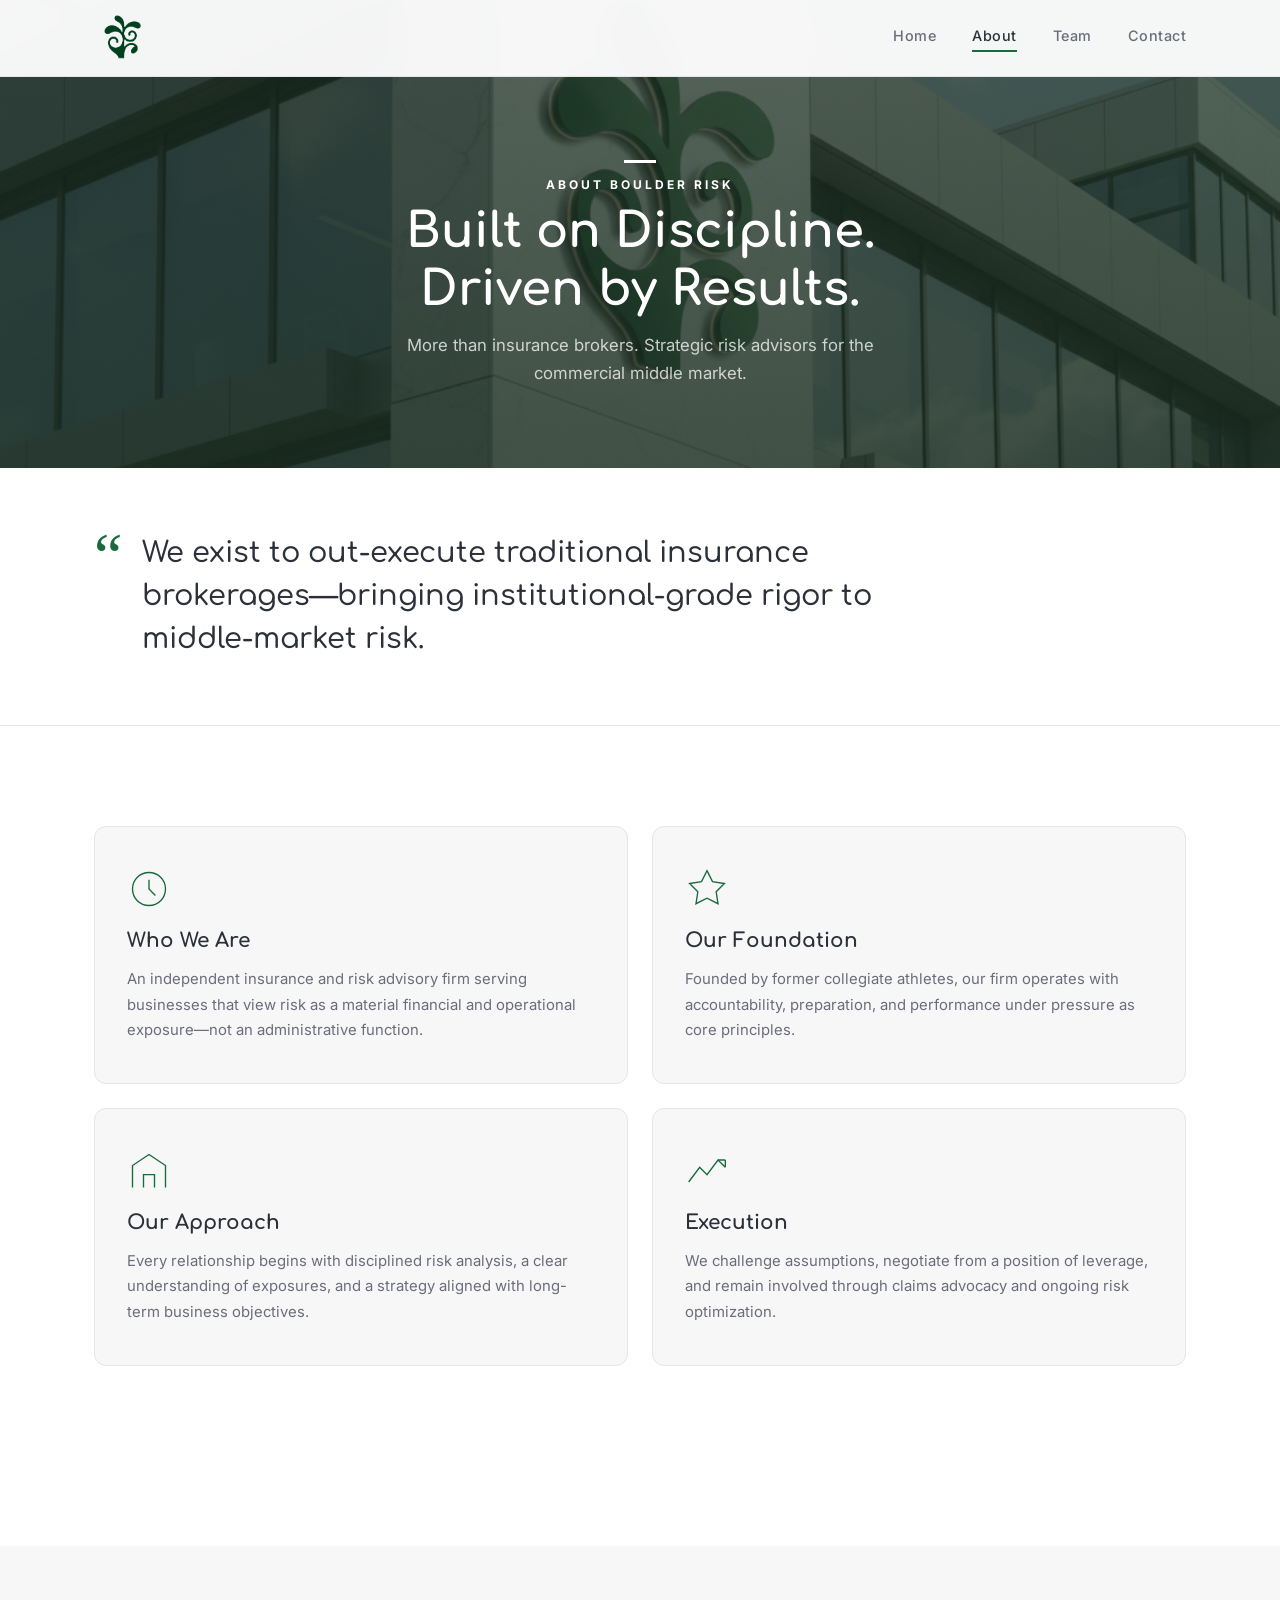
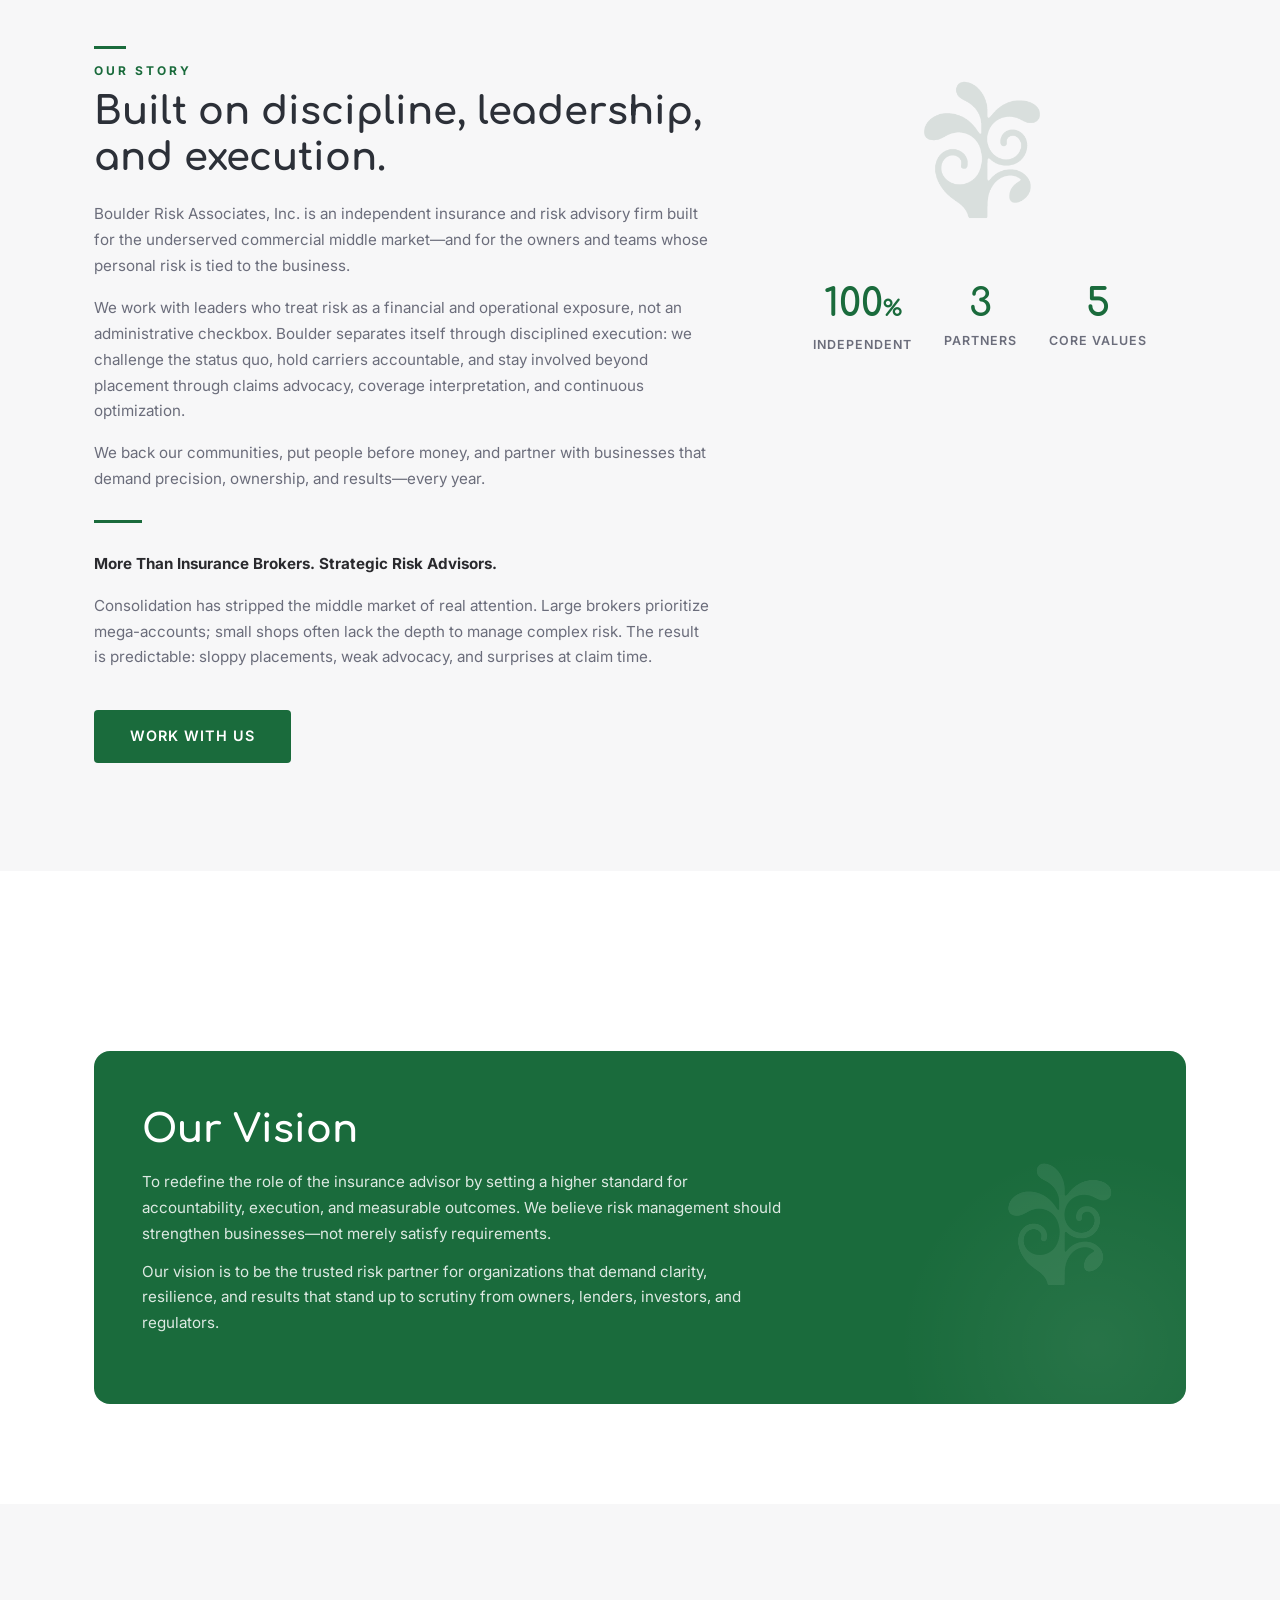
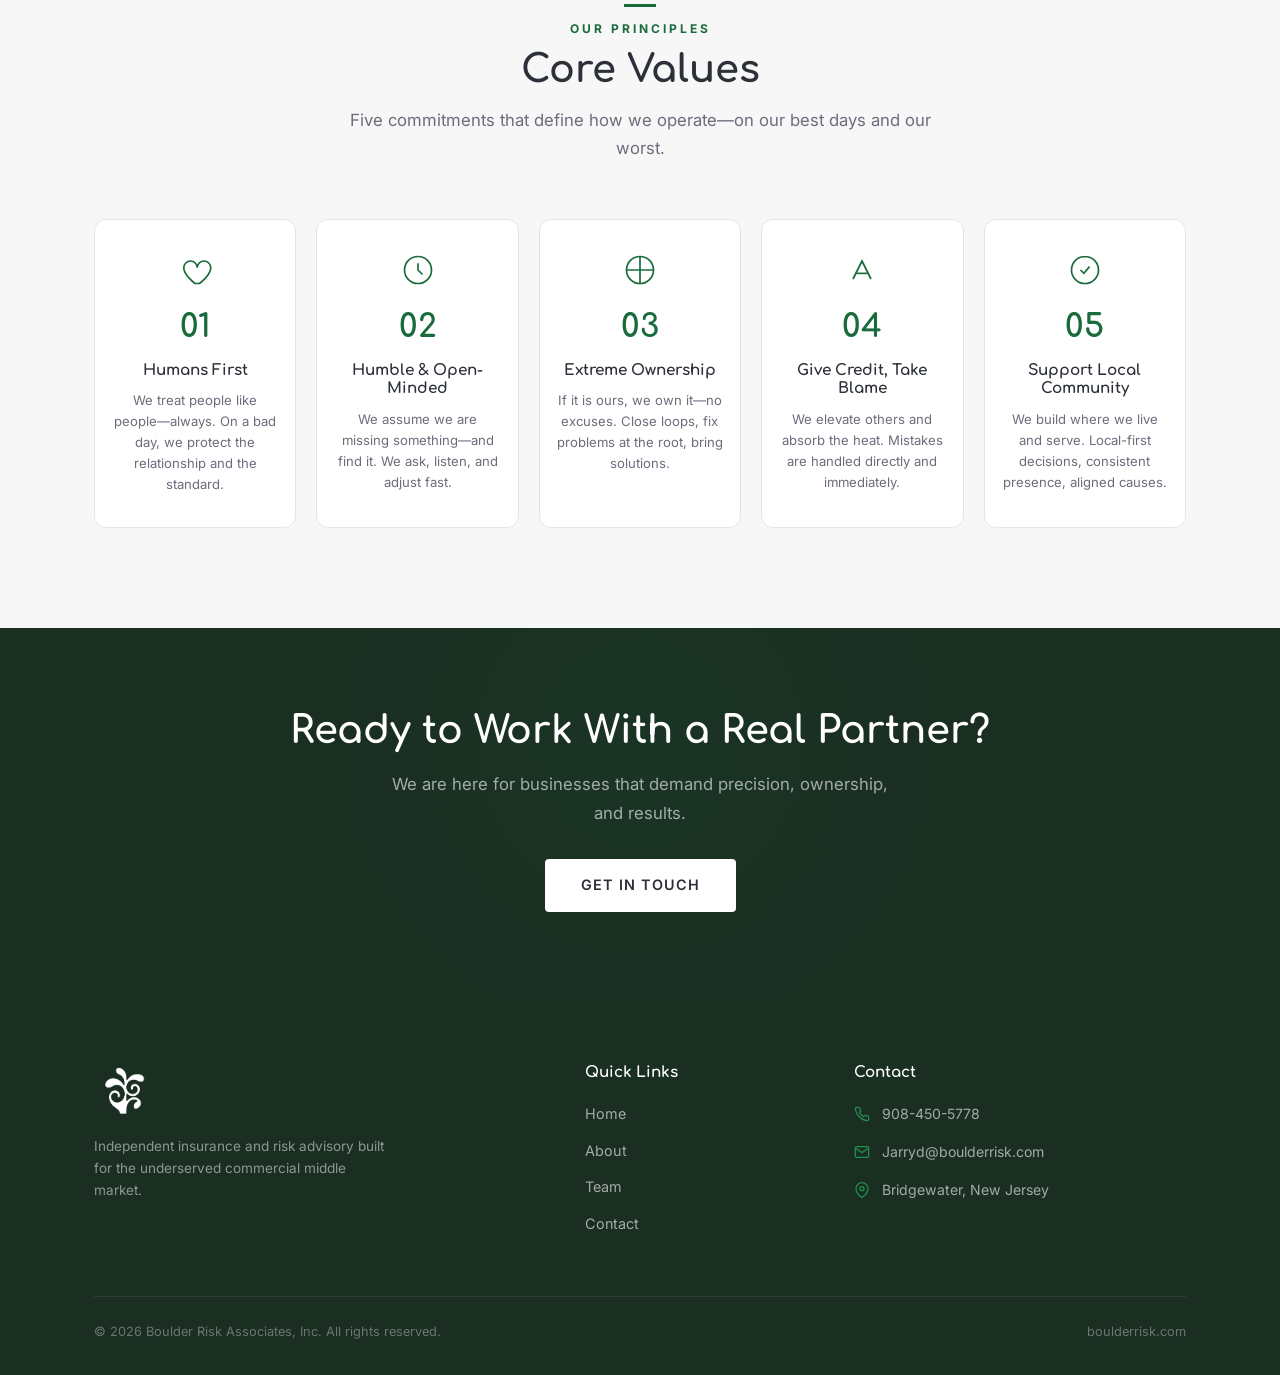
==== commit e8d64a56: "Update business phone to 908-450-5778 and simplify address to Bridgewater, New Jersey Co-Authored-By" ====
--- a/about.html
+++ b/about.html
@@ -226,7 +226,7 @@
           <h4>Contact</h4>
           <div class="footer-contact-item">
             <svg viewBox="0 0 24 24"><path d="M22 16.92v3a2 2 0 01-2.18 2 19.79 19.79 0 01-8.63-3.07 19.5 19.5 0 01-6-6 19.79 19.79 0 01-3.07-8.67A2 2 0 014.11 2h3a2 2 0 012 1.72c.127.96.361 1.903.7 2.81a2 2 0 01-.45 2.11L8.09 9.91a16 16 0 006 6l1.27-1.27a2 2 0 012.11-.45c.907.339 1.85.573 2.81.7A2 2 0 0122 16.92z"/></svg>
-            908-432-9963
+            908-450-5778
           </div>
           <div class="footer-contact-item">
             <svg viewBox="0 0 24 24"><path d="M4 4h16c1.1 0 2 .9 2 2v12c0 1.1-.9 2-2 2H4c-1.1 0-2-.9-2-2V6c0-1.1.9-2 2-2z"/><polyline points="22,6 12,13 2,6"/></svg>
@@ -234,7 +234,7 @@
           </div>
           <div class="footer-contact-item">
             <svg viewBox="0 0 24 24"><path d="M21 10c0 7-9 13-9 13s-9-6-9-13a9 9 0 0118 0z"/><circle cx="12" cy="10" r="3"/></svg>
-            219 Woodside Lane, Bridgewater, NJ 08807
+            Bridgewater, New Jersey
           </div>
         </div>
       </div>
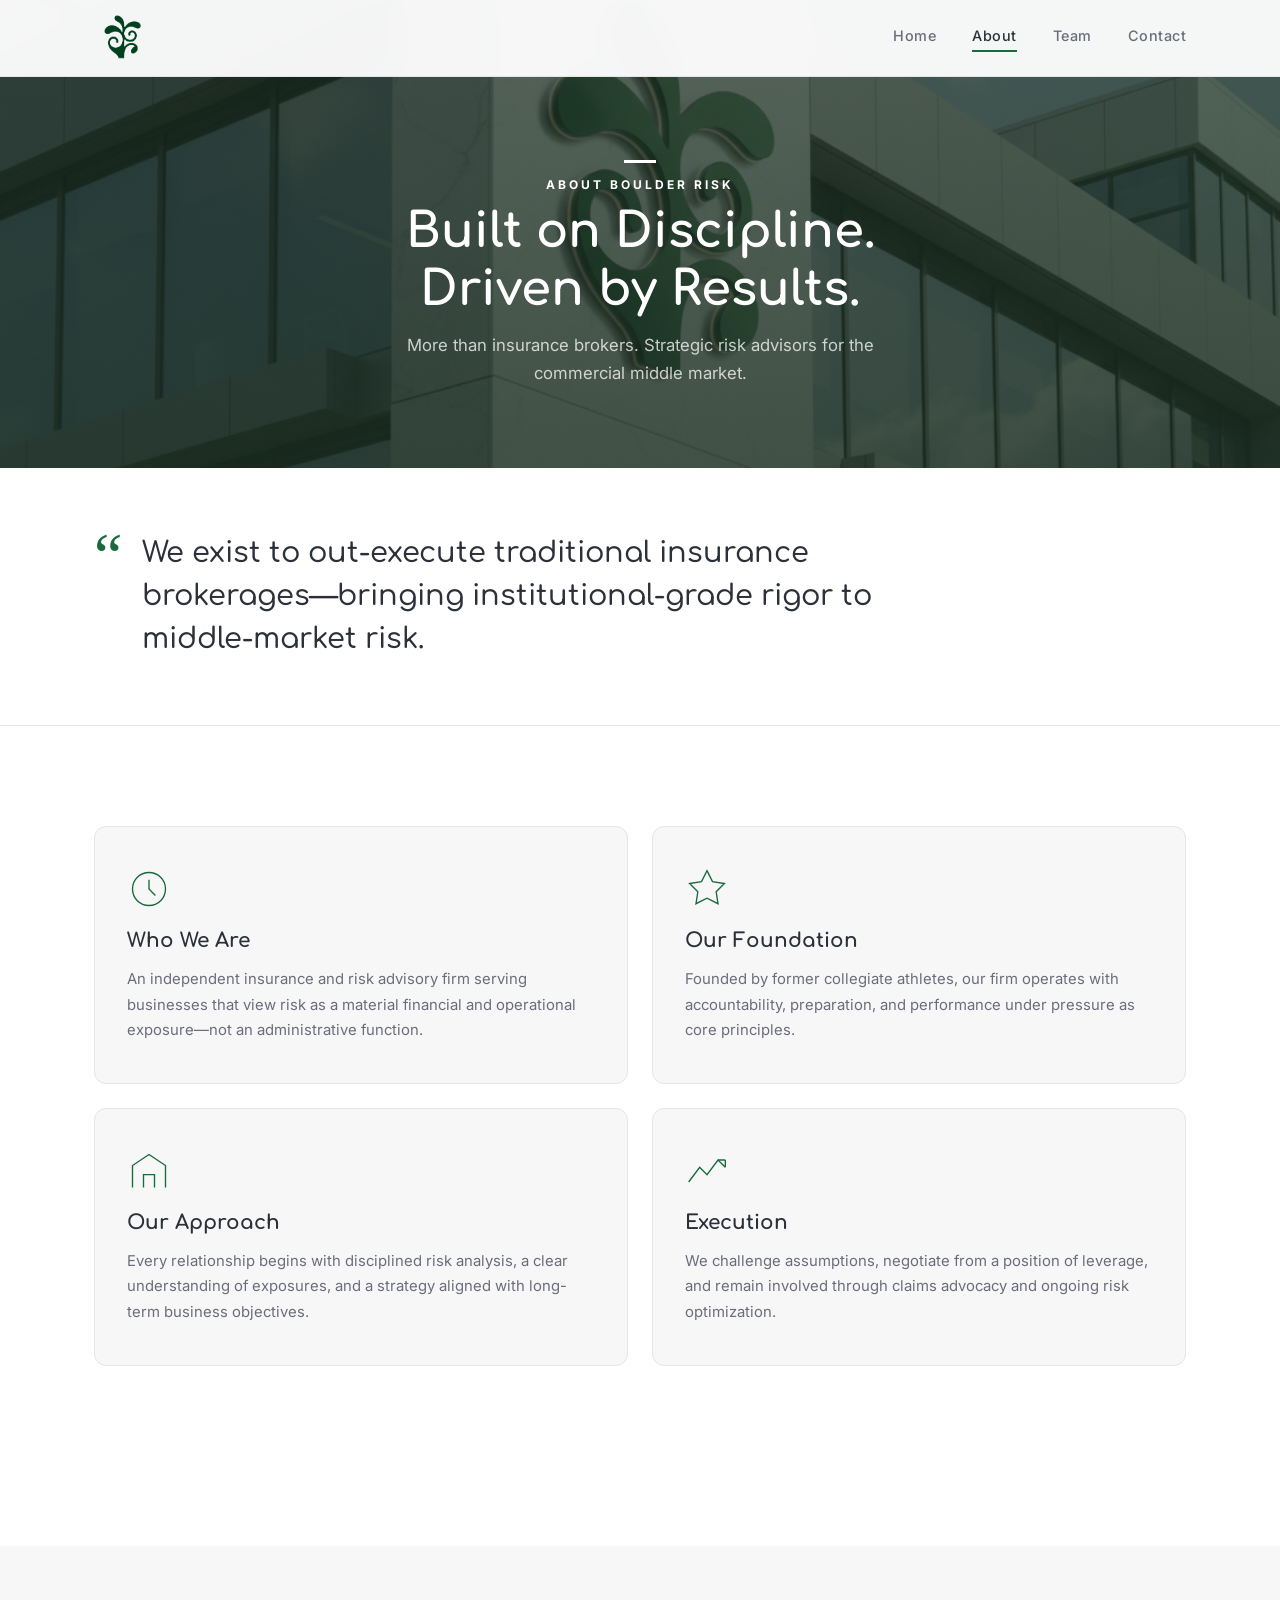
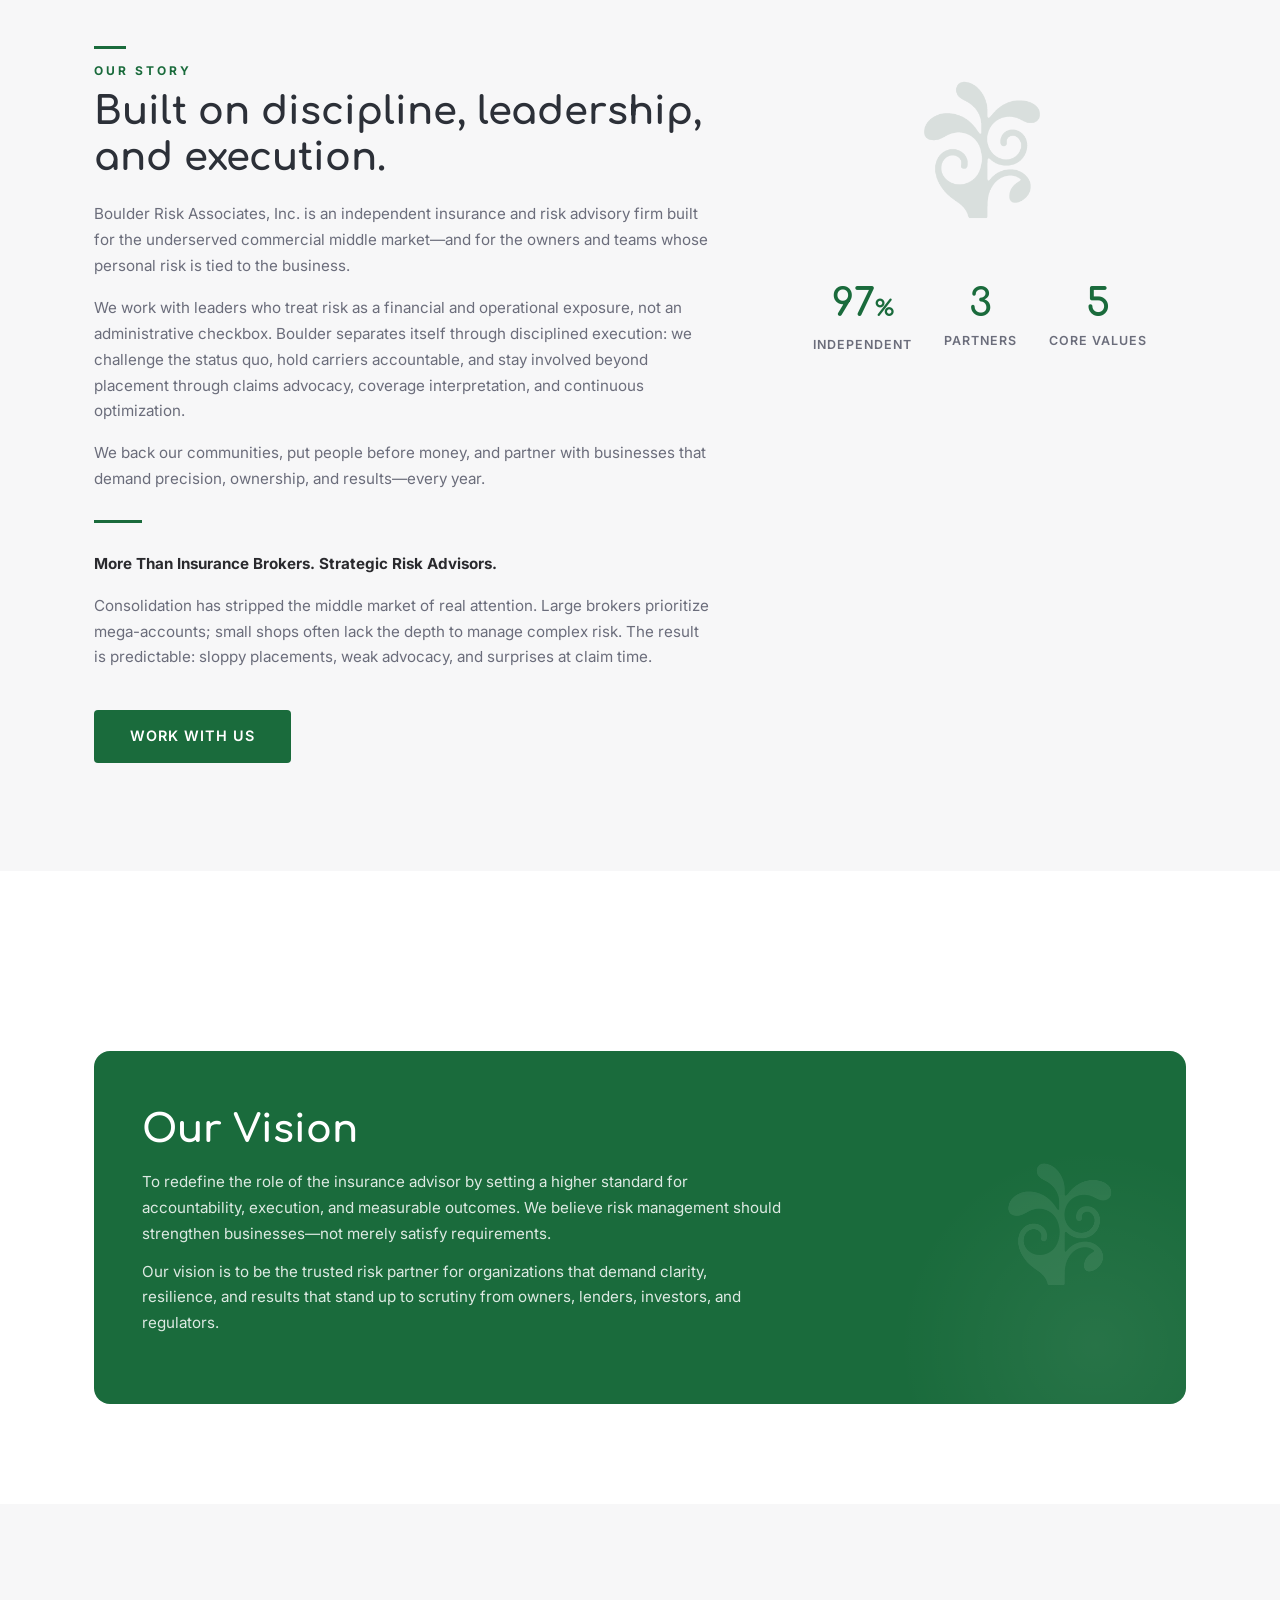
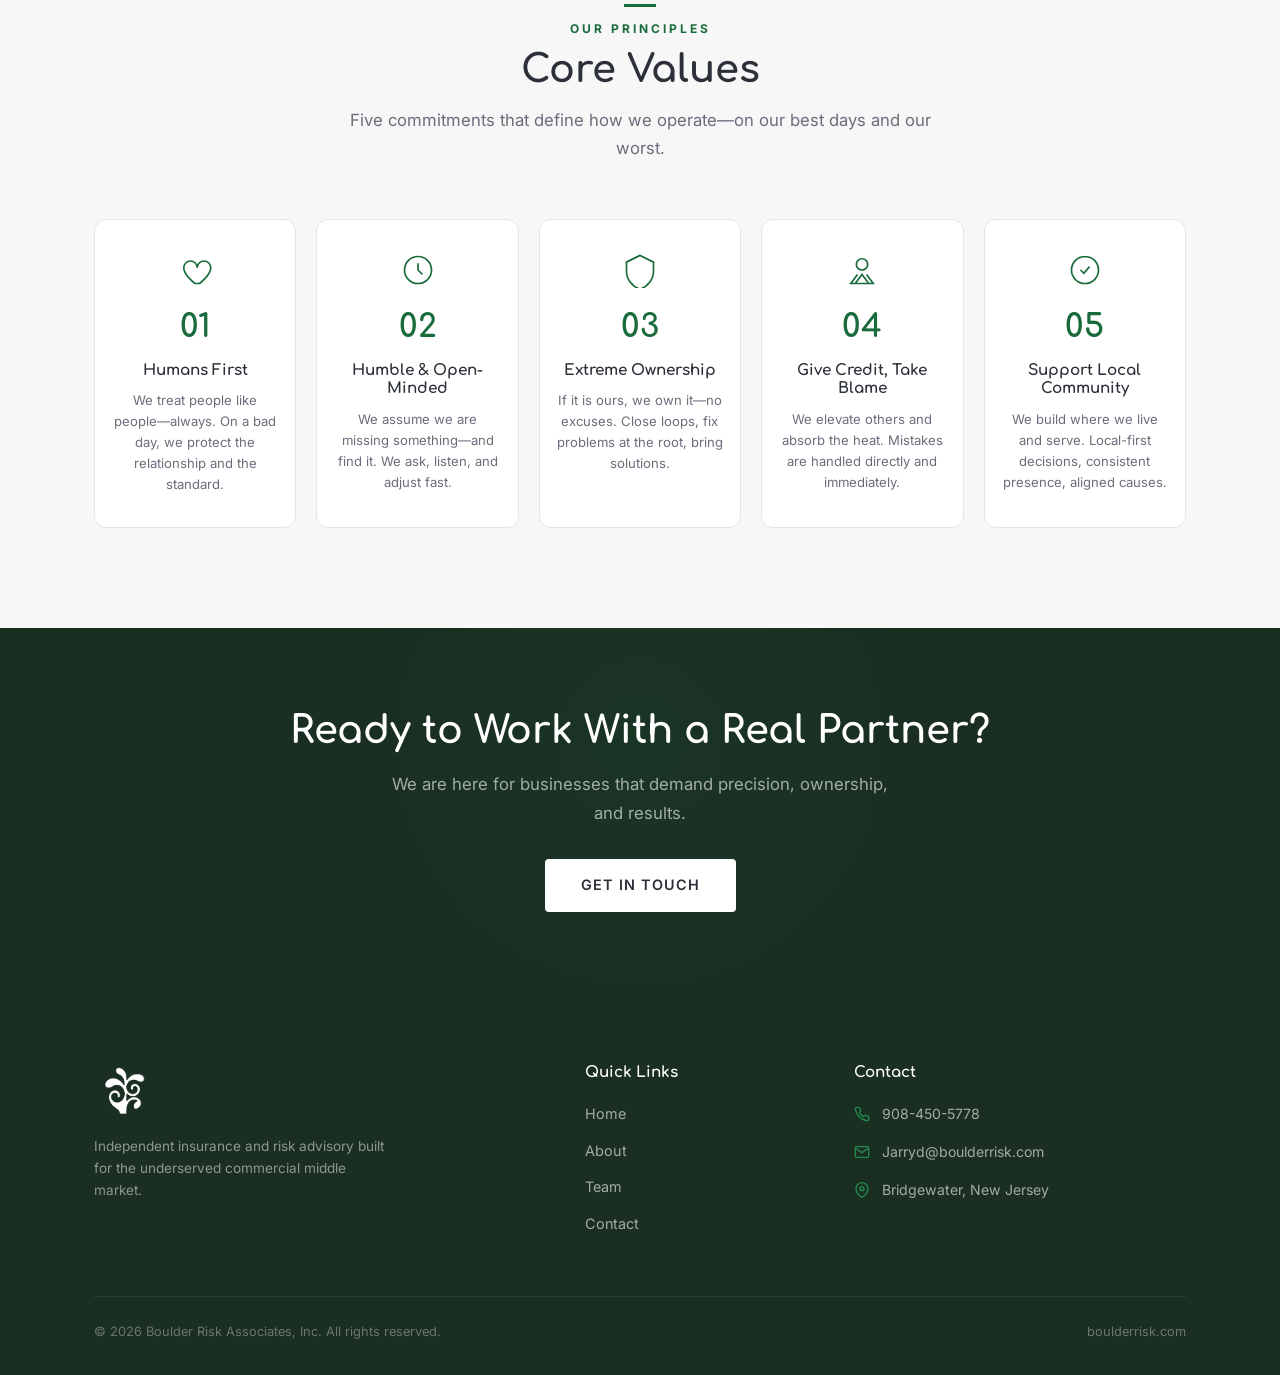
==== commit 17b90b25: "Update value icons: shield for Extreme Ownership, trophy for Give Credit Co-Authored-By: Claude Opus" ====
--- a/about.html
+++ b/about.html
@@ -166,7 +166,7 @@
         </div>
         <div class="value-card fade-up" style="--i:2">
           <div class="value-icon" aria-hidden="true">
-            <svg viewBox="0 0 32 32"><path d="M16 4v24M4 16h24"/><circle cx="16" cy="16" r="12"/></svg>
+            <svg viewBox="0 0 32 32"><path d="M16 3L4 9v8c0 7.2 5.1 13.9 12 16 6.9-2.1 12-8.8 12-16V9L16 3z"/></svg>
           </div>
           <div class="value-num">03</div>
           <h4>Extreme Ownership</h4>
@@ -174,7 +174,7 @@
         </div>
         <div class="value-card fade-up" style="--i:3">
           <div class="value-icon" aria-hidden="true">
-            <svg viewBox="0 0 32 32"><path d="M8 24l8-16 8 16"/><line x1="11" y1="19" x2="21" y2="19"/></svg>
+            <svg viewBox="0 0 32 32"><circle cx="16" cy="11" r="5"/><path d="M10 28l6-8 6 8"/><path d="M12 20l-6 8h20l-6-8"/></svg>
           </div>
           <div class="value-num">04</div>
           <h4>Give Credit, Take Blame</h4>
--- a/styles.css
+++ b/styles.css
@@ -266,7 +266,7 @@
   display: flex;
   align-items: center;
   background: linear-gradient(rgba(26,46,34,0.7), rgba(26,46,34,0.8)),
-              url('gemini-2.5-flash-image_corporate_mockup_on_a_building_sign_no_text-0.jpg') center 40%/cover no-repeat;
+              url('Mockup2.jpg') center 40%/cover no-repeat;
   overflow: hidden;
 }
 
@@ -1316,7 +1316,7 @@
 /* Photo hero variant */
 .about-hero-photo {
   background: linear-gradient(rgba(26,46,34,0.72), rgba(26,46,34,0.82)),
-              url('gemini-2.5-flash-image_corporate_mockup_on_a_building_sign_no_text-0.jpg') center 40%/cover no-repeat;
+              url('Mockup2.jpg') center 40%/cover no-repeat;
   border-bottom: none;
 }
 
@@ -1335,7 +1335,7 @@
 /* Contact page hero — uses building mockup */
 .contact-hero-photo {
   background: linear-gradient(rgba(26,46,34,0.72), rgba(26,46,34,0.82)),
-              url('gemini-2.5-flash-image_corporate_mockup_on_a_building_sign_no_text-0.jpg') center 40%/cover no-repeat;
+              url('Mockup2.jpg') center 40%/cover no-repeat;
 }
 
 .contact-hero-photo h1 { color: var(--white); }
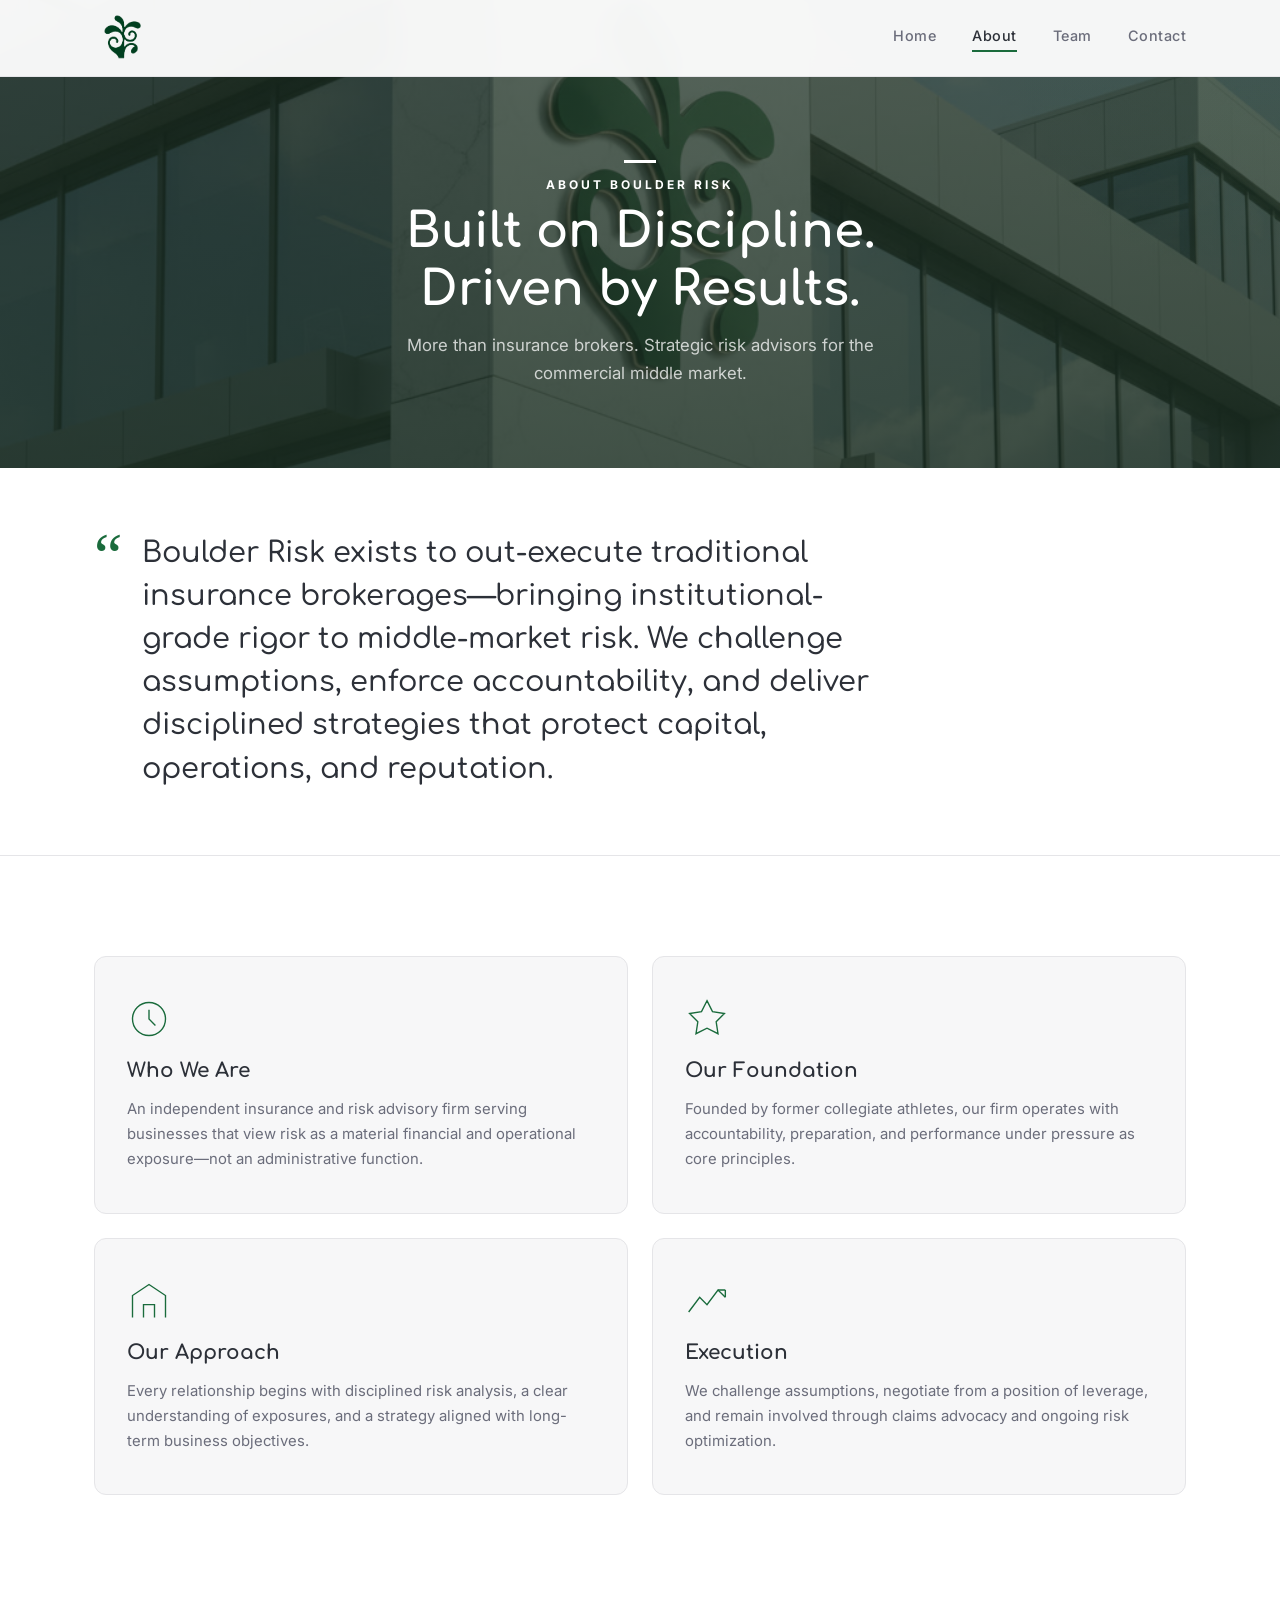
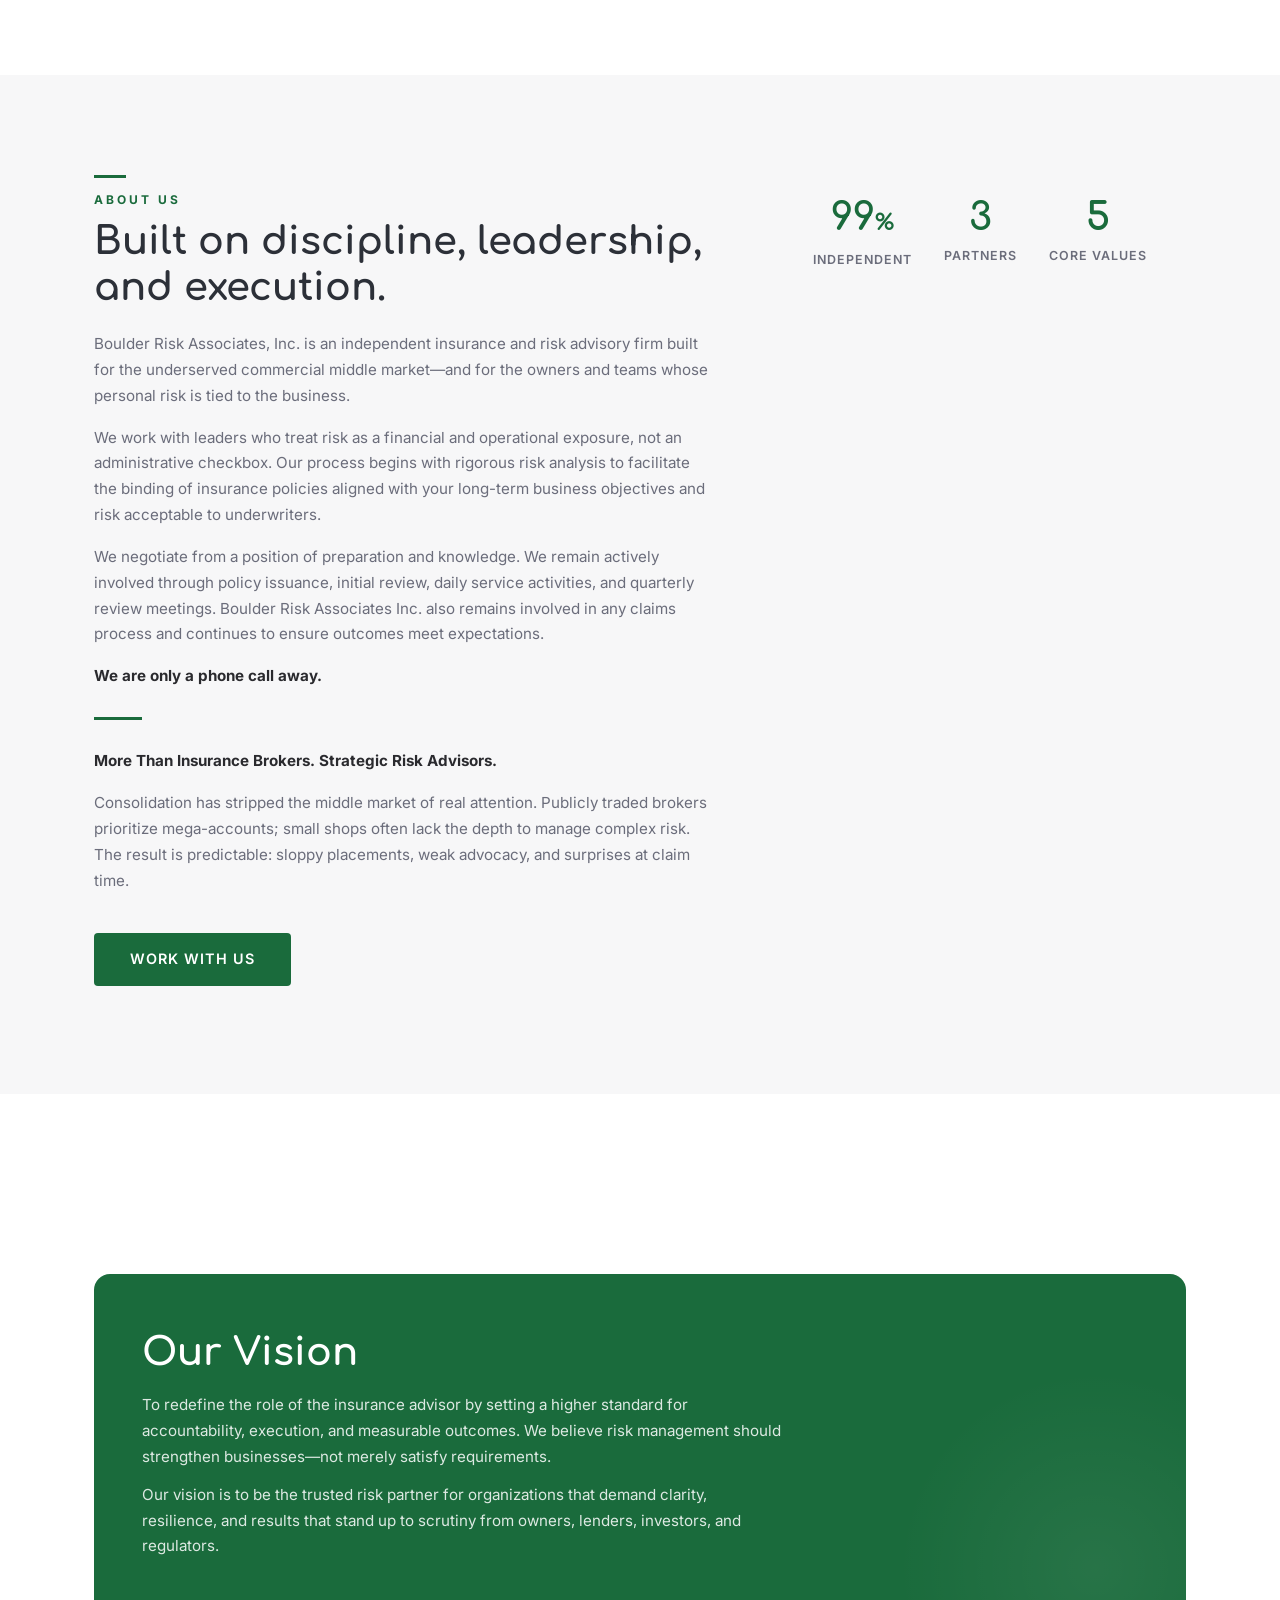
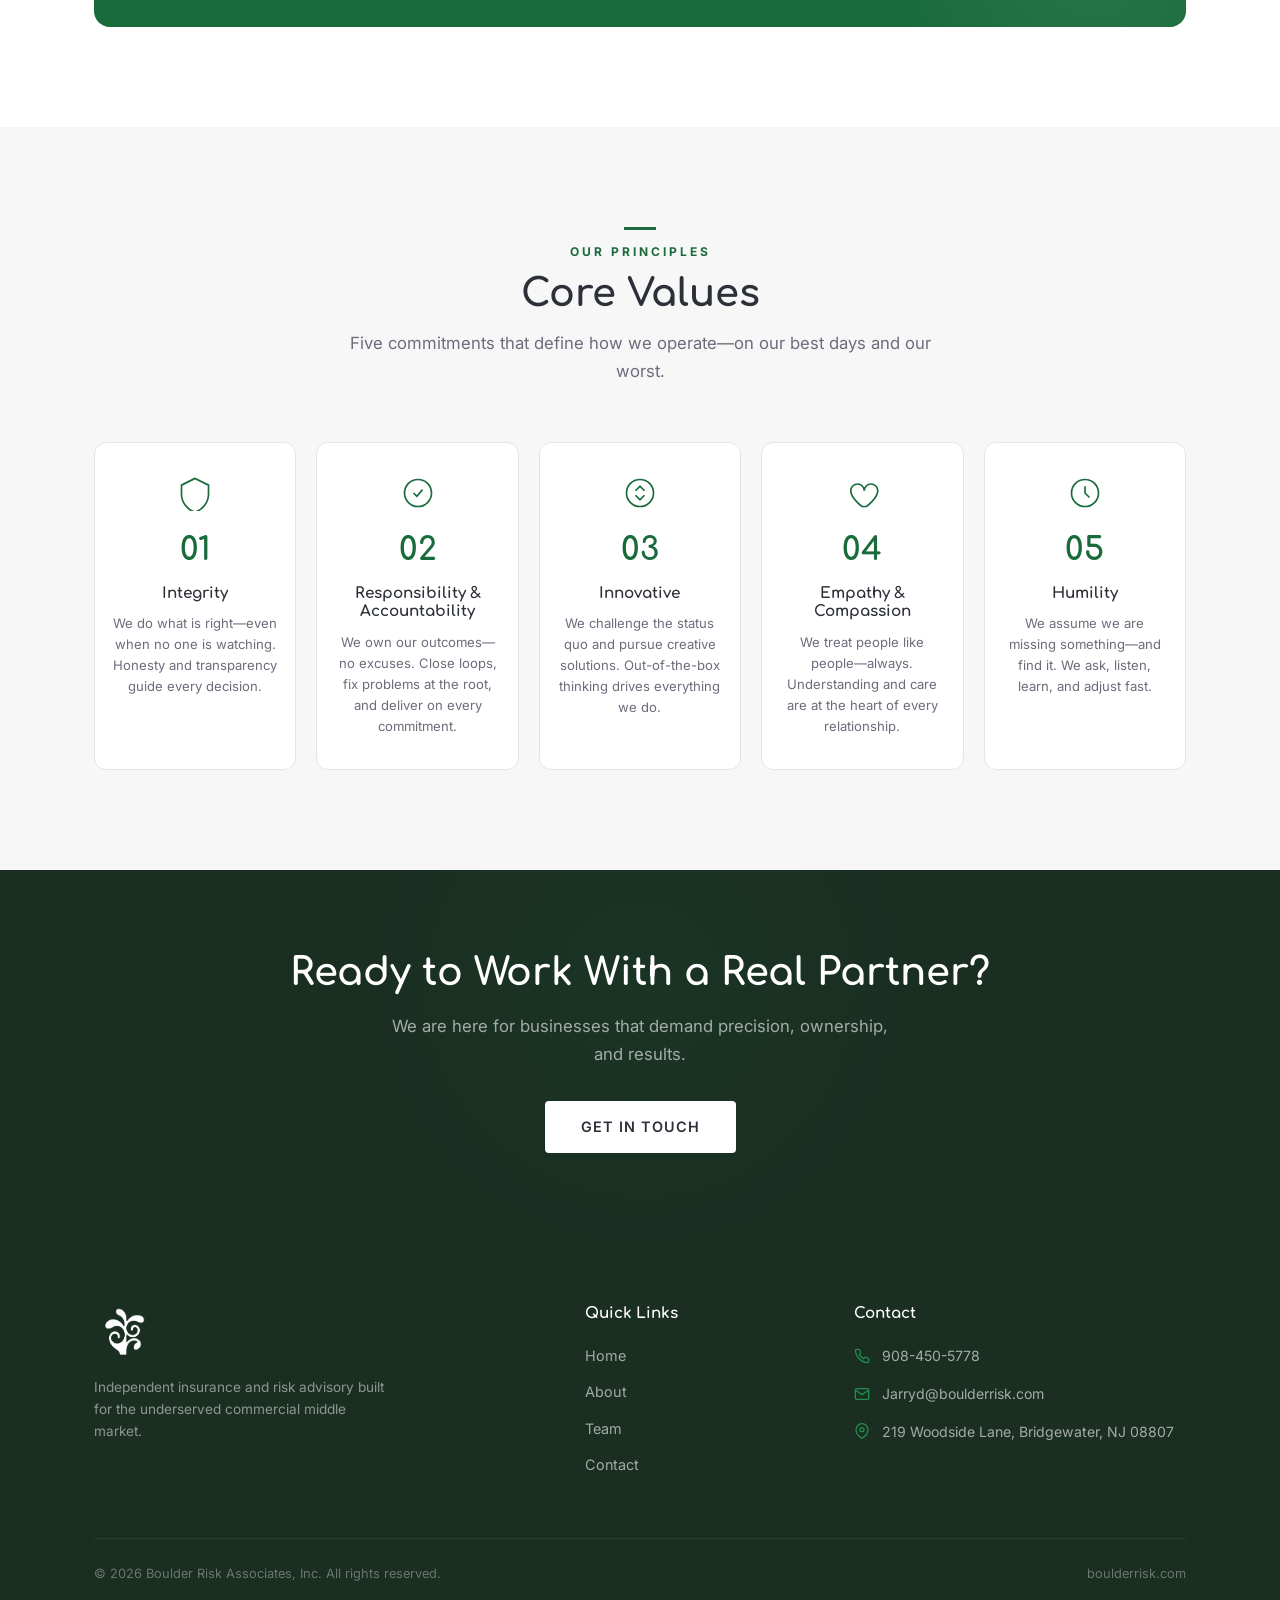
==== commit 7c2333a9: "Update site content to match Final for Launch document - Updated About page copy with new company de" ====
--- a/about.html
+++ b/about.html
@@ -45,7 +45,7 @@
     <div class="container">
       <blockquote class="brand-quote fade-up">
         <span class="brand-quote-mark" aria-hidden="true">&ldquo;</span>
-        We exist to out-execute traditional insurance brokerages&mdash;bringing institutional-grade rigor to middle-market risk.
+        Boulder Risk exists to out-execute traditional insurance brokerages&mdash;bringing institutional-grade rigor to middle-market risk. We challenge assumptions, enforce accountability, and deliver disciplined strategies that protect capital, operations, and reputation.
       </blockquote>
     </div>
   </section>
@@ -91,18 +91,18 @@
     <div class="container">
       <div class="about-story">
         <div class="about-story-content fade-up">
-          <span class="section-label">Our Story</span>
+          <span class="section-label">About Us</span>
           <h2>Built on discipline, leadership, and execution.</h2>
           <p>Boulder Risk Associates, Inc. is an independent insurance and risk advisory firm built for the underserved commercial middle market&mdash;and for the owners and teams whose personal risk is tied to the business.</p>
-          <p>We work with leaders who treat risk as a financial and operational exposure, not an administrative checkbox. Boulder separates itself through disciplined execution: we challenge the status quo, hold carriers accountable, and stay involved beyond placement through claims advocacy, coverage interpretation, and continuous optimization.</p>
-          <p>We back our communities, put people before money, and partner with businesses that demand precision, ownership, and results&mdash;every year.</p>
+          <p>We work with leaders who treat risk as a financial and operational exposure, not an administrative checkbox. Our process begins with rigorous risk analysis to facilitate the binding of insurance policies aligned with your long-term business objectives and risk acceptable to underwriters.</p>
+          <p>We negotiate from a position of preparation and knowledge. We remain actively involved through policy issuance, initial review, daily service activities, and quarterly review meetings. Boulder Risk Associates Inc. also remains involved in any claims process and continues to ensure outcomes meet expectations.</p>
+          <p><strong>We are only a phone call away.</strong></p>
           <div class="about-story-divider"></div>
           <p><strong>More Than Insurance Brokers. Strategic Risk Advisors.</strong></p>
-          <p>Consolidation has stripped the middle market of real attention. Large brokers prioritize mega-accounts; small shops often lack the depth to manage complex risk. The result is predictable: sloppy placements, weak advocacy, and surprises at claim time.</p>
+          <p>Consolidation has stripped the middle market of real attention. Publicly traded brokers prioritize mega-accounts; small shops often lack the depth to manage complex risk. The result is predictable: sloppy placements, weak advocacy, and surprises at claim time.</p>
           <a href="contact.html" class="btn btn-primary" style="margin-top:24px;">Work With Us</a>
         </div>
         <div class="about-story-brand fade-up" aria-hidden="true">
-          <img src="Logo.png" alt="" class="about-floating-mark">
           <div class="about-stats">
             <div class="about-stat">
               <span class="about-stat-num" data-target="100">0</span><span class="about-stat-suffix">%</span>
@@ -131,9 +131,6 @@
           <p>To redefine the role of the insurance advisor by setting a higher standard for accountability, execution, and measurable outcomes. We believe risk management should strengthen businesses&mdash;not merely satisfy requirements.</p>
           <p>Our vision is to be the trusted risk partner for organizations that demand clarity, resilience, and results that stand up to scrutiny from owners, lenders, investors, and regulators.</p>
         </div>
-        <div class="vision-mark" aria-hidden="true">
-          <img src="Logo.png" alt="">
-        </div>
       </div>
     </div>
   </section>
@@ -150,43 +147,43 @@
       <div class="values-grid stagger">
         <div class="value-card fade-up" style="--i:0">
           <div class="value-icon" aria-hidden="true">
+            <svg viewBox="0 0 32 32"><path d="M16 3L4 9v8c0 7.2 5.1 13.9 12 16 6.9-2.1 12-8.8 12-16V9L16 3z"/></svg>
+          </div>
+          <div class="value-num">01</div>
+          <h4>Integrity</h4>
+          <p>We do what is right&mdash;even when no one is watching. Honesty and transparency guide every decision.</p>
+        </div>
+        <div class="value-card fade-up" style="--i:1">
+          <div class="value-icon" aria-hidden="true">
+            <svg viewBox="0 0 32 32"><path d="M16 4c-6.6 0-12 5.4-12 12s5.4 12 12 12 12-5.4 12-12S22.6 4 16 4z"/><path d="M12 16l3 3 5-6"/></svg>
+          </div>
+          <div class="value-num">02</div>
+          <h4>Responsibility &amp; Accountability</h4>
+          <p>We own our outcomes&mdash;no excuses. Close loops, fix problems at the root, and deliver on every commitment.</p>
+        </div>
+        <div class="value-card fade-up" style="--i:2">
+          <div class="value-icon" aria-hidden="true">
+            <svg viewBox="0 0 32 32"><circle cx="16" cy="16" r="12"/><path d="M12 14l4-4 4 4M12 18l4 4 4-4"/></svg>
+          </div>
+          <div class="value-num">03</div>
+          <h4>Innovative</h4>
+          <p>We challenge the status quo and pursue creative solutions. Out-of-the-box thinking drives everything we do.</p>
+        </div>
+        <div class="value-card fade-up" style="--i:3">
+          <div class="value-icon" aria-hidden="true">
             <svg viewBox="0 0 32 32"><path d="M16 28s-10-7.35-10-14a6 6 0 0112 0 6 6 0 0112 0c0 6.65-10 14-10 14z"/></svg>
           </div>
-          <div class="value-num">01</div>
-          <h4>Humans First</h4>
-          <p>We treat people like people&mdash;always. On a bad day, we protect the relationship and the standard.</p>
-        </div>
-        <div class="value-card fade-up" style="--i:1">
+          <div class="value-num">04</div>
+          <h4>Empathy &amp; Compassion</h4>
+          <p>We treat people like people&mdash;always. Understanding and care are at the heart of every relationship.</p>
+        </div>
+        <div class="value-card fade-up" style="--i:4">
           <div class="value-icon" aria-hidden="true">
             <svg viewBox="0 0 32 32"><circle cx="16" cy="16" r="12"/><path d="M16 10v6l4 4"/></svg>
           </div>
-          <div class="value-num">02</div>
-          <h4>Humble &amp; Open-Minded</h4>
-          <p>We assume we are missing something&mdash;and find it. We ask, listen, and adjust fast.</p>
-        </div>
-        <div class="value-card fade-up" style="--i:2">
-          <div class="value-icon" aria-hidden="true">
-            <svg viewBox="0 0 32 32"><path d="M16 3L4 9v8c0 7.2 5.1 13.9 12 16 6.9-2.1 12-8.8 12-16V9L16 3z"/></svg>
-          </div>
-          <div class="value-num">03</div>
-          <h4>Extreme Ownership</h4>
-          <p>If it is ours, we own it&mdash;no excuses. Close loops, fix problems at the root, bring solutions.</p>
-        </div>
-        <div class="value-card fade-up" style="--i:3">
-          <div class="value-icon" aria-hidden="true">
-            <svg viewBox="0 0 32 32"><circle cx="16" cy="11" r="5"/><path d="M10 28l6-8 6 8"/><path d="M12 20l-6 8h20l-6-8"/></svg>
-          </div>
-          <div class="value-num">04</div>
-          <h4>Give Credit, Take Blame</h4>
-          <p>We elevate others and absorb the heat. Mistakes are handled directly and immediately.</p>
-        </div>
-        <div class="value-card fade-up" style="--i:4">
-          <div class="value-icon" aria-hidden="true">
-            <svg viewBox="0 0 32 32"><path d="M16 4c-6.6 0-12 5.4-12 12s5.4 12 12 12 12-5.4 12-12S22.6 4 16 4z"/><path d="M12 16l3 3 5-6"/></svg>
-          </div>
           <div class="value-num">05</div>
-          <h4>Support Local Community</h4>
-          <p>We build where we live and serve. Local-first decisions, consistent presence, aligned causes.</p>
+          <h4>Humility</h4>
+          <p>We assume we are missing something&mdash;and find it. We ask, listen, learn, and adjust fast.</p>
         </div>
       </div>
     </div>
@@ -234,7 +231,7 @@
           </div>
           <div class="footer-contact-item">
             <svg viewBox="0 0 24 24"><path d="M21 10c0 7-9 13-9 13s-9-6-9-13a9 9 0 0118 0z"/><circle cx="12" cy="10" r="3"/></svg>
-            Bridgewater, New Jersey
+            219 Woodside Lane, Bridgewater, NJ 08807
           </div>
         </div>
       </div>
--- a/styles.css
+++ b/styles.css
@@ -372,7 +372,6 @@
 .hero-logo-shadow.revealed {
   opacity: 0.35;
   transform: translate(8px, 8px);
-  animation: shadowSway 6s ease-in-out infinite;
   filter: brightness(0.6) sepia(1) hue-rotate(90deg) saturate(2);
 }
 
@@ -403,11 +402,10 @@
   }
 }
 
-/* Gentle continuous sway — after reveal */
+/* After reveal — static */
 .hero-logo-mark.revealed {
   opacity: 1;
   transform: none;
-  animation: sway 6s ease-in-out infinite;
   filter: brightness(0) invert(1) drop-shadow(0 20px 60px rgba(0,0,0,0.3));
 }
 
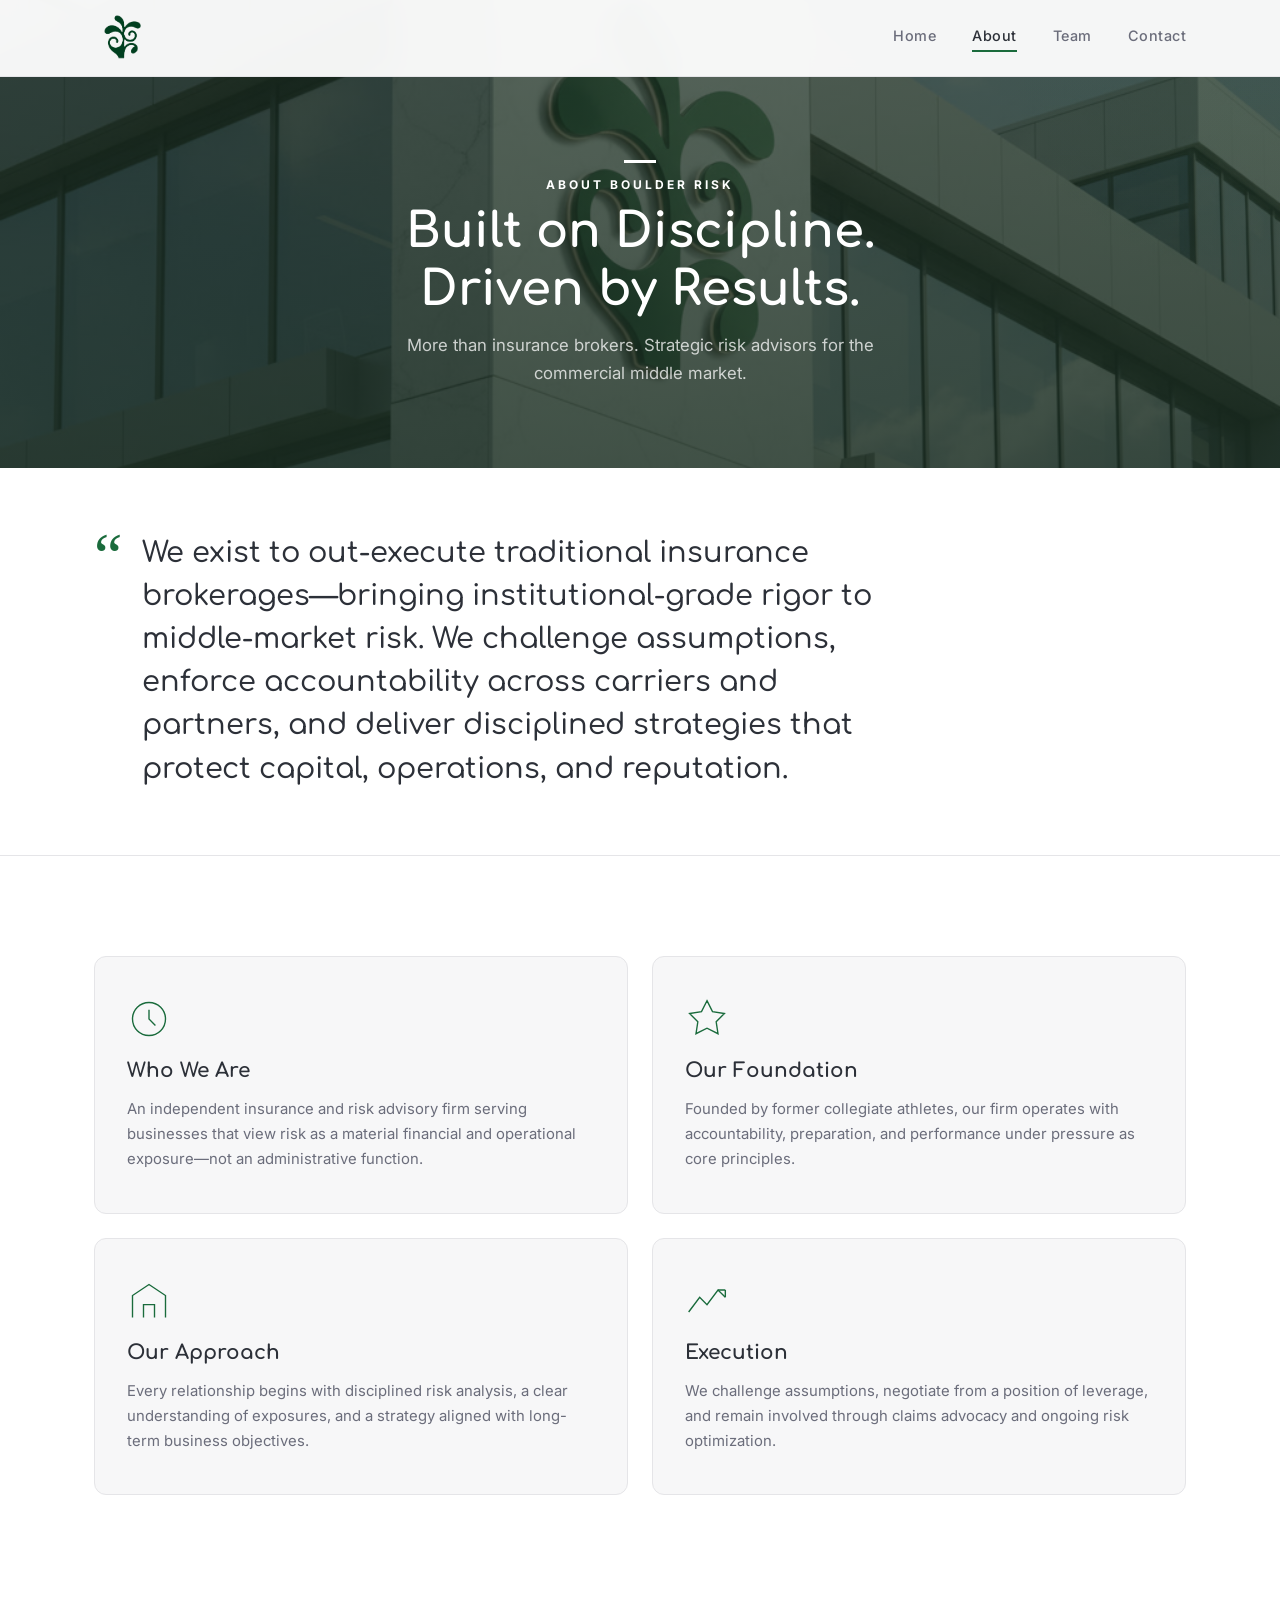
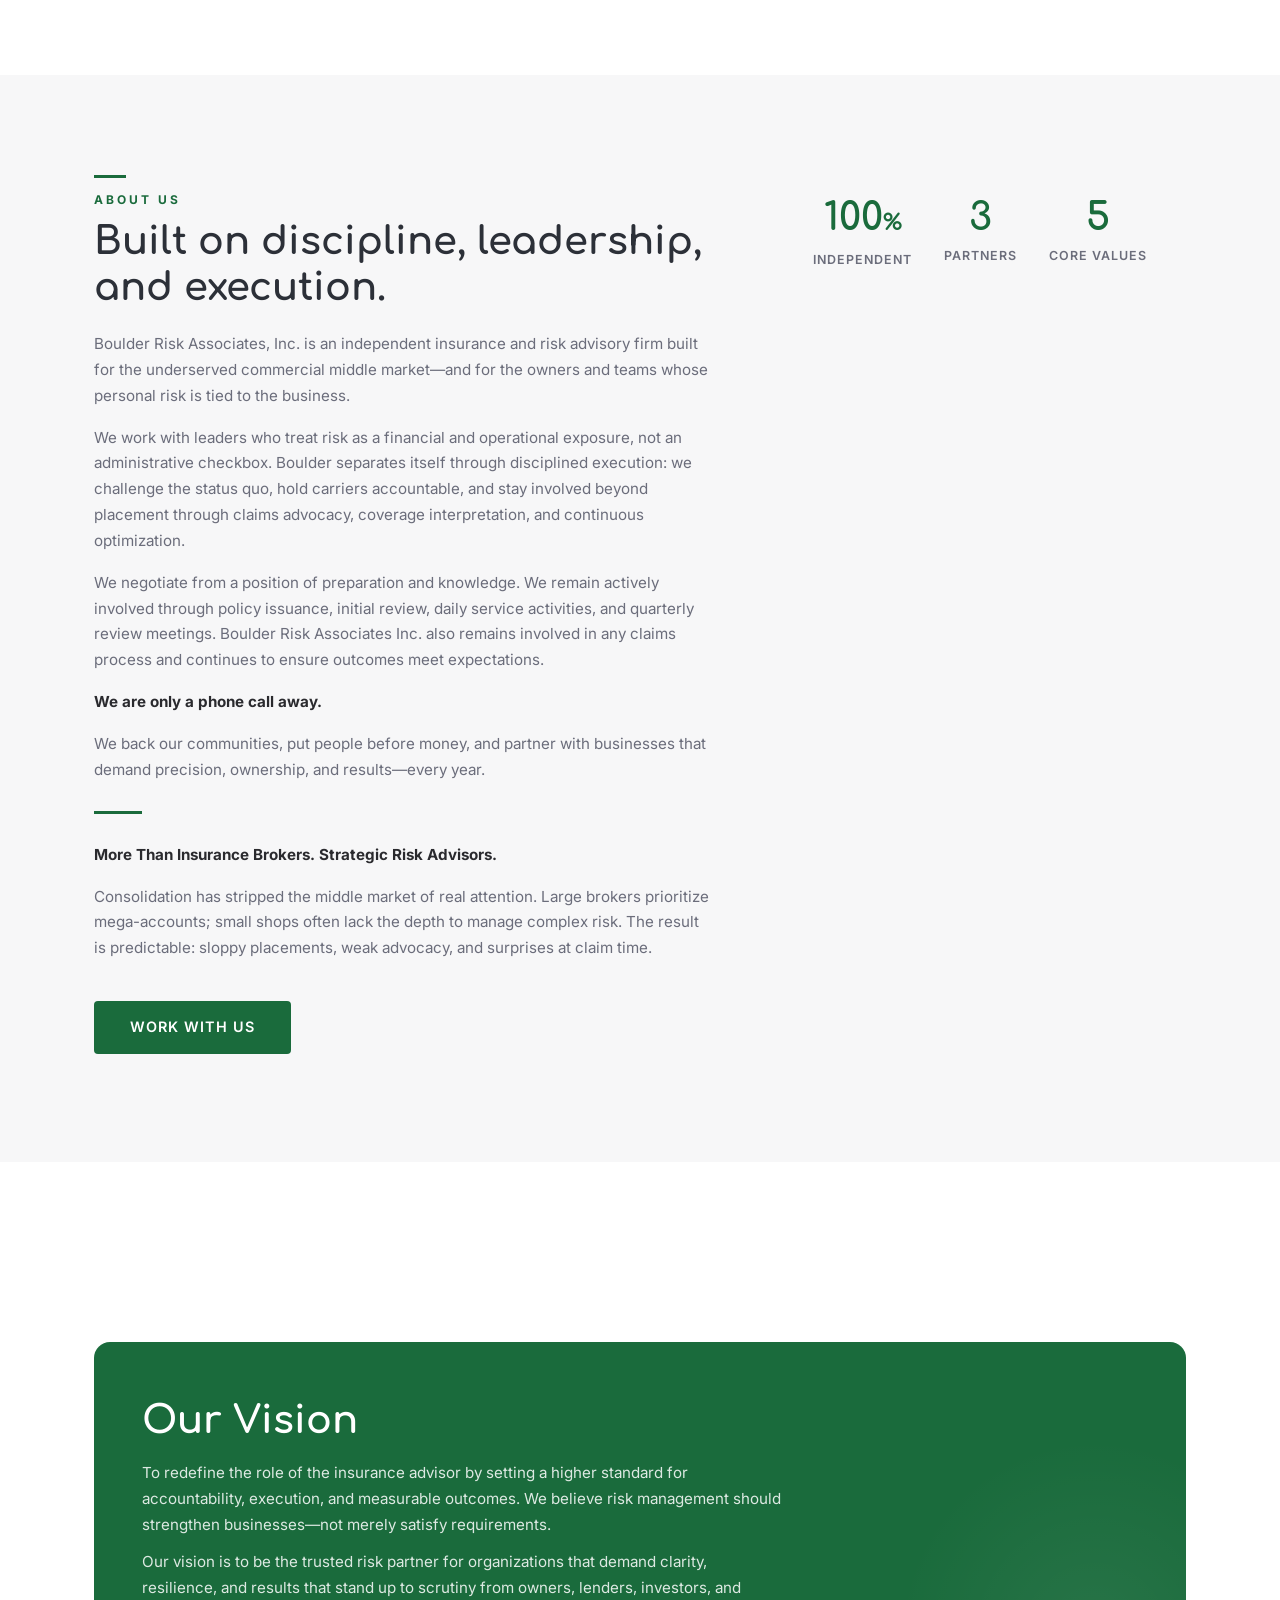
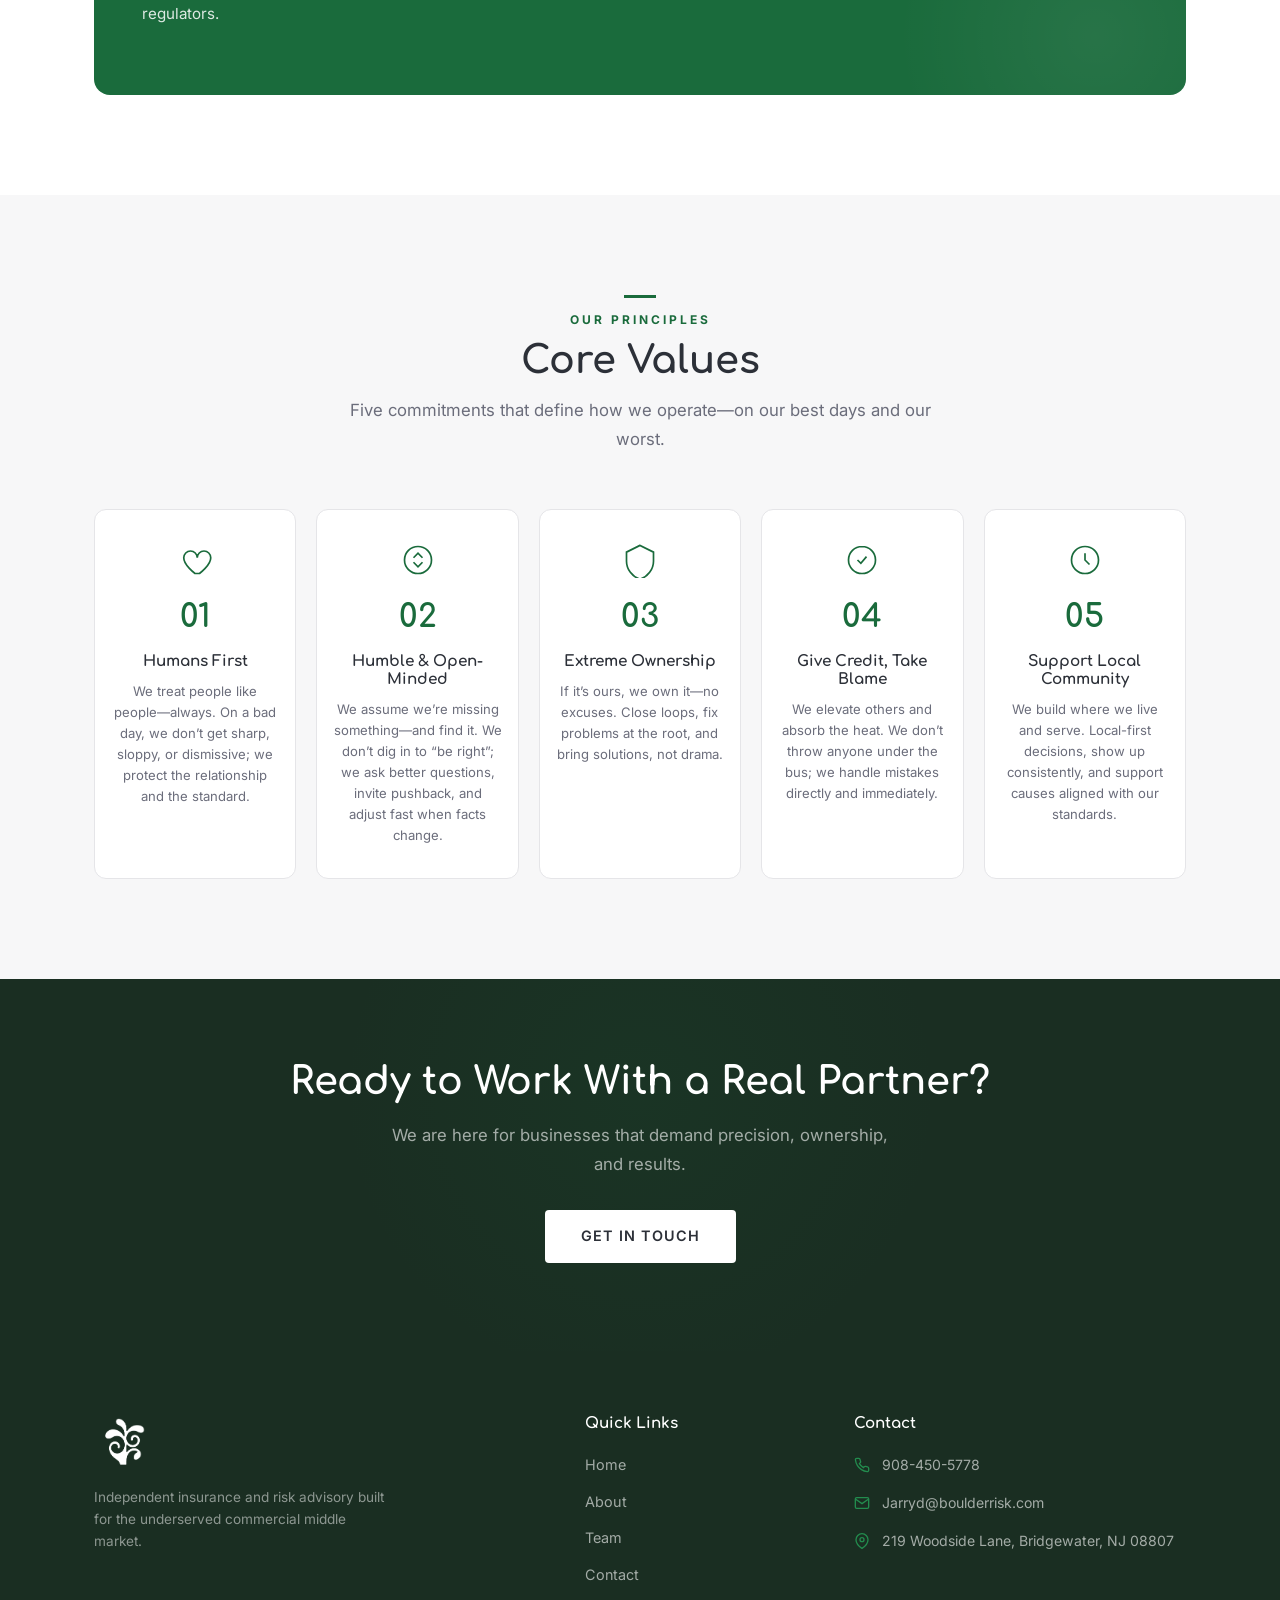
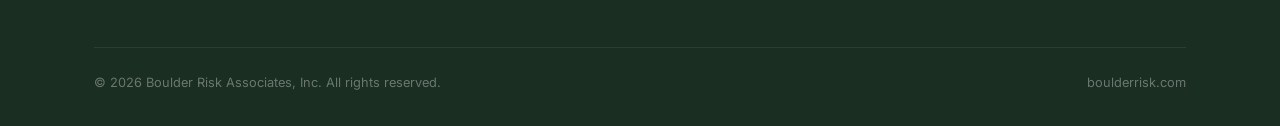
==== commit 8c522035: "Update site content from Jarryd's Mar 15 email + Website Final doc - Brand quote: "Boulder Risk exis" ====
--- a/about.html
+++ b/about.html
@@ -45,7 +45,7 @@
     <div class="container">
       <blockquote class="brand-quote fade-up">
         <span class="brand-quote-mark" aria-hidden="true">&ldquo;</span>
-        Boulder Risk exists to out-execute traditional insurance brokerages&mdash;bringing institutional-grade rigor to middle-market risk. We challenge assumptions, enforce accountability, and deliver disciplined strategies that protect capital, operations, and reputation.
+        We exist to out-execute traditional insurance brokerages&mdash;bringing institutional-grade rigor to middle-market risk. We challenge assumptions, enforce accountability across carriers and partners, and deliver disciplined strategies that protect capital, operations, and reputation.
       </blockquote>
     </div>
   </section>
@@ -94,12 +94,13 @@
           <span class="section-label">About Us</span>
           <h2>Built on discipline, leadership, and execution.</h2>
           <p>Boulder Risk Associates, Inc. is an independent insurance and risk advisory firm built for the underserved commercial middle market&mdash;and for the owners and teams whose personal risk is tied to the business.</p>
-          <p>We work with leaders who treat risk as a financial and operational exposure, not an administrative checkbox. Our process begins with rigorous risk analysis to facilitate the binding of insurance policies aligned with your long-term business objectives and risk acceptable to underwriters.</p>
+          <p>We work with leaders who treat risk as a financial and operational exposure, not an administrative checkbox. Boulder separates itself through disciplined execution: we challenge the status quo, hold carriers accountable, and stay involved beyond placement through claims advocacy, coverage interpretation, and continuous optimization.</p>
           <p>We negotiate from a position of preparation and knowledge. We remain actively involved through policy issuance, initial review, daily service activities, and quarterly review meetings. Boulder Risk Associates Inc. also remains involved in any claims process and continues to ensure outcomes meet expectations.</p>
           <p><strong>We are only a phone call away.</strong></p>
+          <p>We back our communities, put people before money, and partner with businesses that demand precision, ownership, and results&mdash;every year.</p>
           <div class="about-story-divider"></div>
           <p><strong>More Than Insurance Brokers. Strategic Risk Advisors.</strong></p>
-          <p>Consolidation has stripped the middle market of real attention. Publicly traded brokers prioritize mega-accounts; small shops often lack the depth to manage complex risk. The result is predictable: sloppy placements, weak advocacy, and surprises at claim time.</p>
+          <p>Consolidation has stripped the middle market of real attention. Large brokers prioritize mega-accounts; small shops often lack the depth to manage complex risk. The result is predictable: sloppy placements, weak advocacy, and surprises at claim time.</p>
           <a href="contact.html" class="btn btn-primary" style="margin-top:24px;">Work With Us</a>
         </div>
         <div class="about-story-brand fade-up" aria-hidden="true">
@@ -147,43 +148,43 @@
       <div class="values-grid stagger">
         <div class="value-card fade-up" style="--i:0">
           <div class="value-icon" aria-hidden="true">
+            <svg viewBox="0 0 32 32"><path d="M16 28s-10-7.35-10-14a6 6 0 0112 0 6 6 0 0112 0c0 6.65-10 14-10 14z"/></svg>
+          </div>
+          <div class="value-num">01</div>
+          <h4>Humans First</h4>
+          <p>We treat people like people&mdash;always. On a bad day, we don&rsquo;t get sharp, sloppy, or dismissive; we protect the relationship and the standard.</p>
+        </div>
+        <div class="value-card fade-up" style="--i:1">
+          <div class="value-icon" aria-hidden="true">
+            <svg viewBox="0 0 32 32"><circle cx="16" cy="16" r="12"/><path d="M12 14l4-4 4 4M12 18l4 4 4-4"/></svg>
+          </div>
+          <div class="value-num">02</div>
+          <h4>Humble &amp; Open-Minded</h4>
+          <p>We assume we&rsquo;re missing something&mdash;and find it. We don&rsquo;t dig in to &ldquo;be right&rdquo;; we ask better questions, invite pushback, and adjust fast when facts change.</p>
+        </div>
+        <div class="value-card fade-up" style="--i:2">
+          <div class="value-icon" aria-hidden="true">
             <svg viewBox="0 0 32 32"><path d="M16 3L4 9v8c0 7.2 5.1 13.9 12 16 6.9-2.1 12-8.8 12-16V9L16 3z"/></svg>
           </div>
-          <div class="value-num">01</div>
-          <h4>Integrity</h4>
-          <p>We do what is right&mdash;even when no one is watching. Honesty and transparency guide every decision.</p>
-        </div>
-        <div class="value-card fade-up" style="--i:1">
+          <div class="value-num">03</div>
+          <h4>Extreme Ownership</h4>
+          <p>If it&rsquo;s ours, we own it&mdash;no excuses. Close loops, fix problems at the root, and bring solutions, not drama.</p>
+        </div>
+        <div class="value-card fade-up" style="--i:3">
           <div class="value-icon" aria-hidden="true">
             <svg viewBox="0 0 32 32"><path d="M16 4c-6.6 0-12 5.4-12 12s5.4 12 12 12 12-5.4 12-12S22.6 4 16 4z"/><path d="M12 16l3 3 5-6"/></svg>
           </div>
-          <div class="value-num">02</div>
-          <h4>Responsibility &amp; Accountability</h4>
-          <p>We own our outcomes&mdash;no excuses. Close loops, fix problems at the root, and deliver on every commitment.</p>
-        </div>
-        <div class="value-card fade-up" style="--i:2">
-          <div class="value-icon" aria-hidden="true">
-            <svg viewBox="0 0 32 32"><circle cx="16" cy="16" r="12"/><path d="M12 14l4-4 4 4M12 18l4 4 4-4"/></svg>
-          </div>
-          <div class="value-num">03</div>
-          <h4>Innovative</h4>
-          <p>We challenge the status quo and pursue creative solutions. Out-of-the-box thinking drives everything we do.</p>
-        </div>
-        <div class="value-card fade-up" style="--i:3">
-          <div class="value-icon" aria-hidden="true">
-            <svg viewBox="0 0 32 32"><path d="M16 28s-10-7.35-10-14a6 6 0 0112 0 6 6 0 0112 0c0 6.65-10 14-10 14z"/></svg>
-          </div>
           <div class="value-num">04</div>
-          <h4>Empathy &amp; Compassion</h4>
-          <p>We treat people like people&mdash;always. Understanding and care are at the heart of every relationship.</p>
+          <h4>Give Credit, Take Blame</h4>
+          <p>We elevate others and absorb the heat. We don&rsquo;t throw anyone under the bus; we handle mistakes directly and immediately.</p>
         </div>
         <div class="value-card fade-up" style="--i:4">
           <div class="value-icon" aria-hidden="true">
             <svg viewBox="0 0 32 32"><circle cx="16" cy="16" r="12"/><path d="M16 10v6l4 4"/></svg>
           </div>
           <div class="value-num">05</div>
-          <h4>Humility</h4>
-          <p>We assume we are missing something&mdash;and find it. We ask, listen, learn, and adjust fast.</p>
+          <h4>Support Local Community</h4>
+          <p>We build where we live and serve. Local-first decisions, show up consistently, and support causes aligned with our standards.</p>
         </div>
       </div>
     </div>
--- a/styles.css
+++ b/styles.css
@@ -358,25 +358,21 @@
   padding-top: 76px;
 }
 
-/* Green shadow logo — sits behind */
+/* Hero logo — white inverted mark */
 .hero-logo-shadow {
-  position: absolute;
+  position: relative;
   width: 320px;
   height: auto;
   opacity: 0;
-  transform: scale(0.85) translate(8px, 8px);
-  animation: shadowReveal 1s cubic-bezier(0.16, 1, 0.3, 1) 0.35s forwards;
-  filter: brightness(0.6) sepia(1) hue-rotate(90deg) saturate(2);
+  transform: scale(0.85);
+  animation: logoReveal 1s cubic-bezier(0.16, 1, 0.3, 1) 0.4s forwards;
+  filter: brightness(0) invert(1) drop-shadow(0 20px 60px rgba(0,0,0,0.3));
 }
 
 .hero-logo-shadow.revealed {
-  opacity: 0.35;
-  transform: translate(8px, 8px);
-  filter: brightness(0.6) sepia(1) hue-rotate(90deg) saturate(2);
-}
-
-@keyframes shadowReveal {
-  to { opacity: 0.35; transform: scale(1) translate(8px, 8px); }
+  opacity: 1;
+  transform: none;
+  filter: brightness(0) invert(1) drop-shadow(0 20px 60px rgba(0,0,0,0.3));
 }
 
 @keyframes shadowSway {
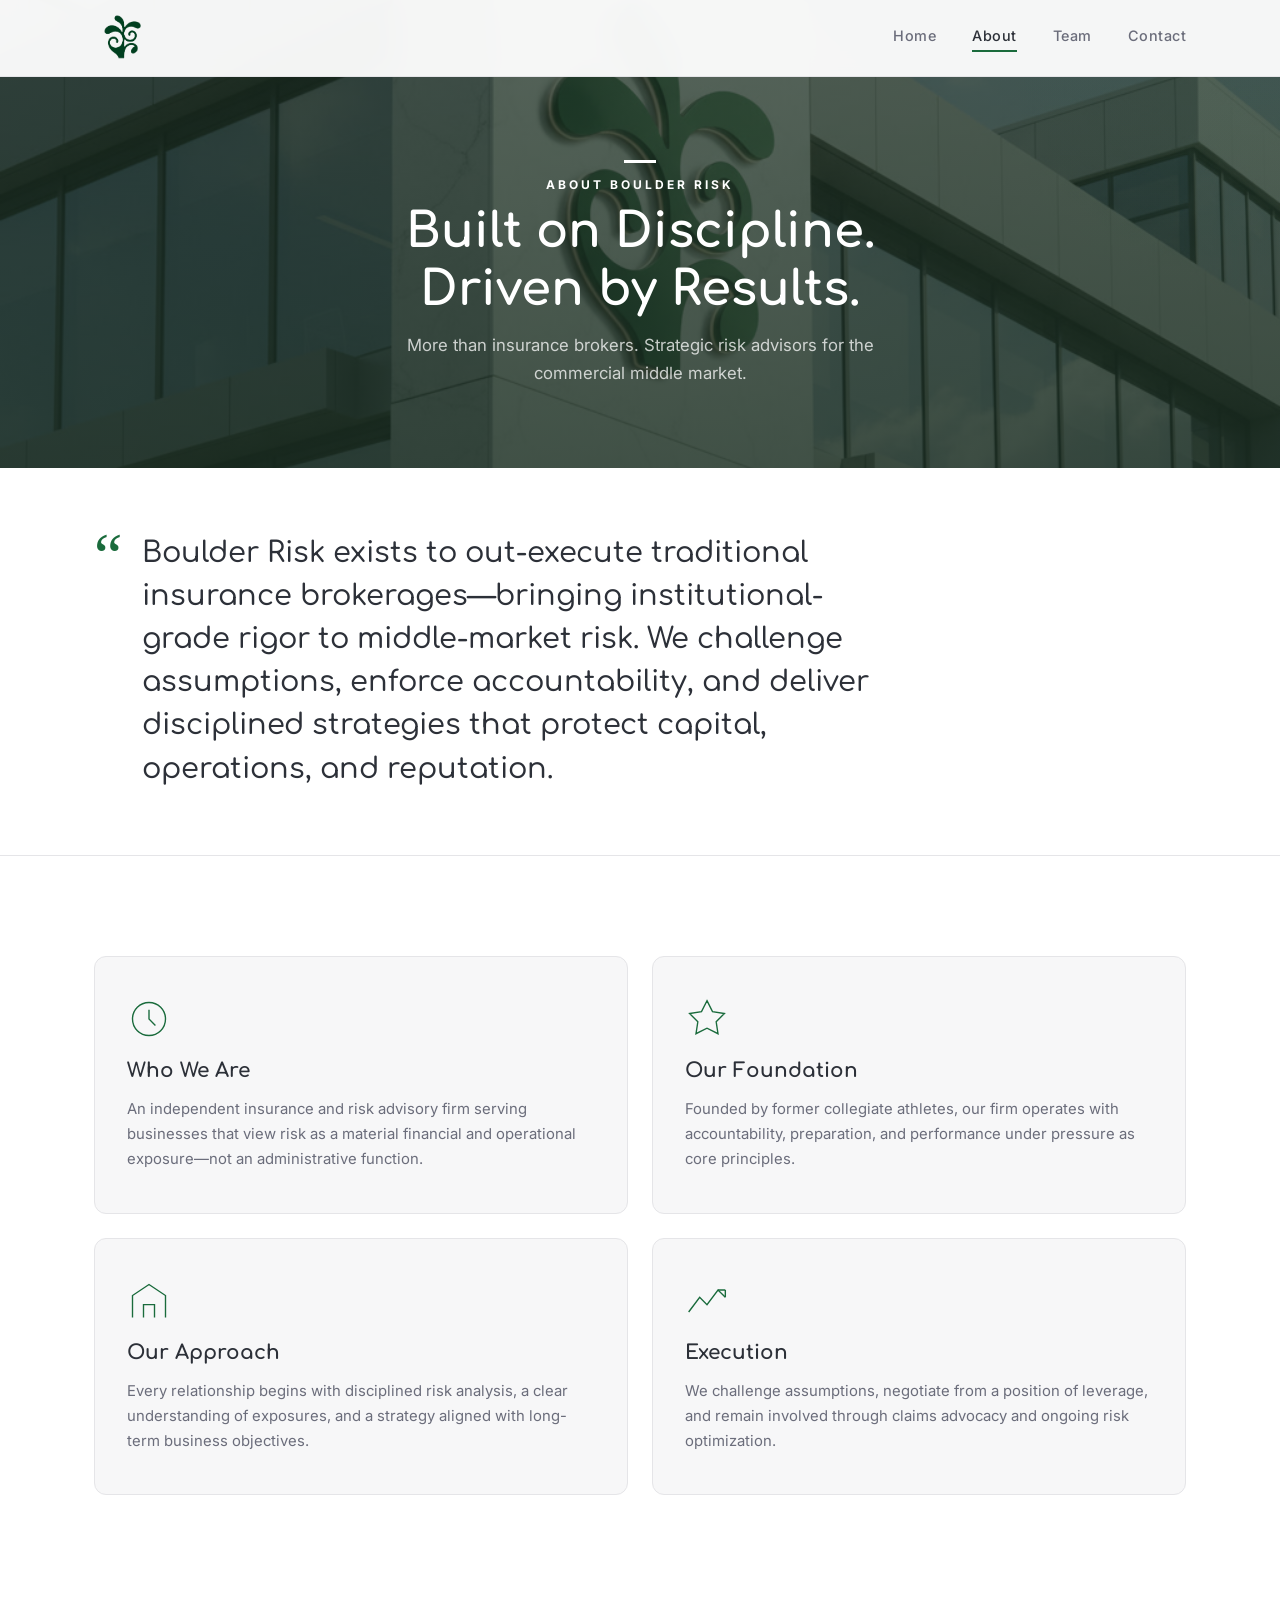
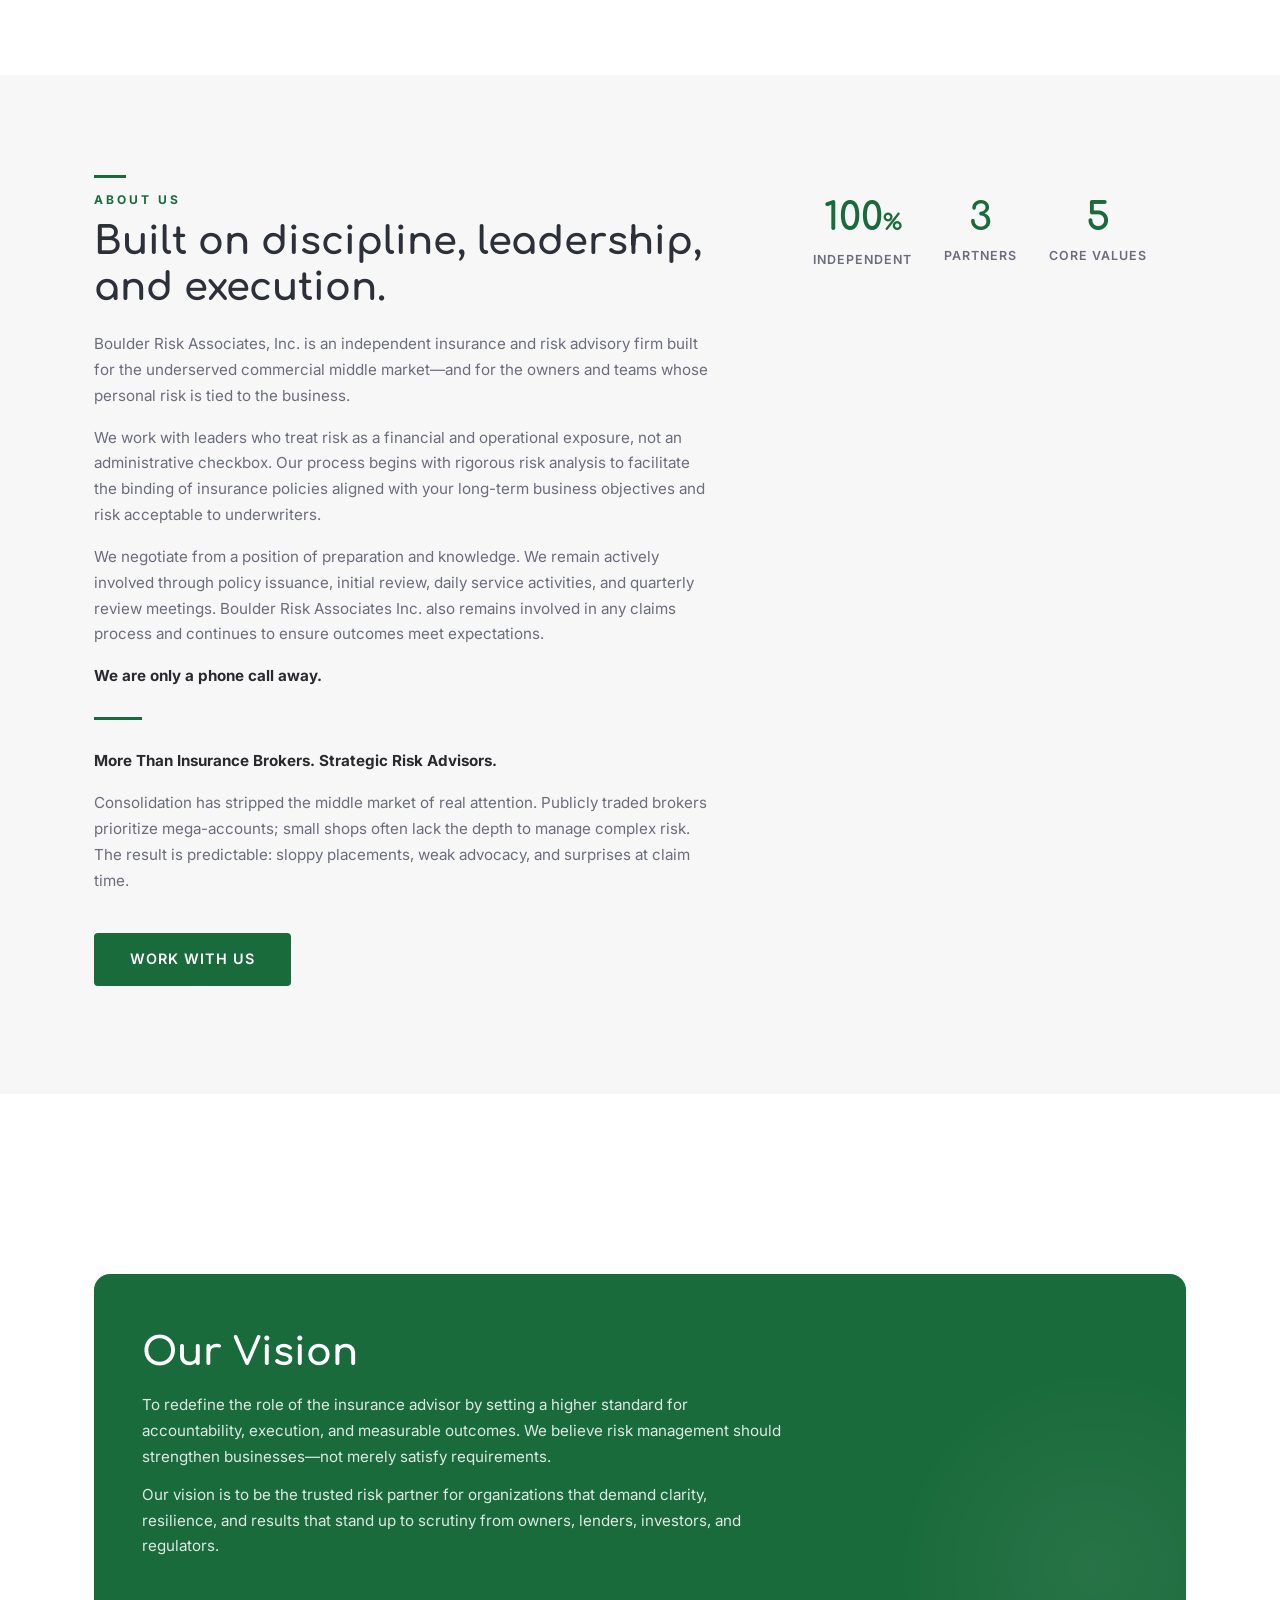
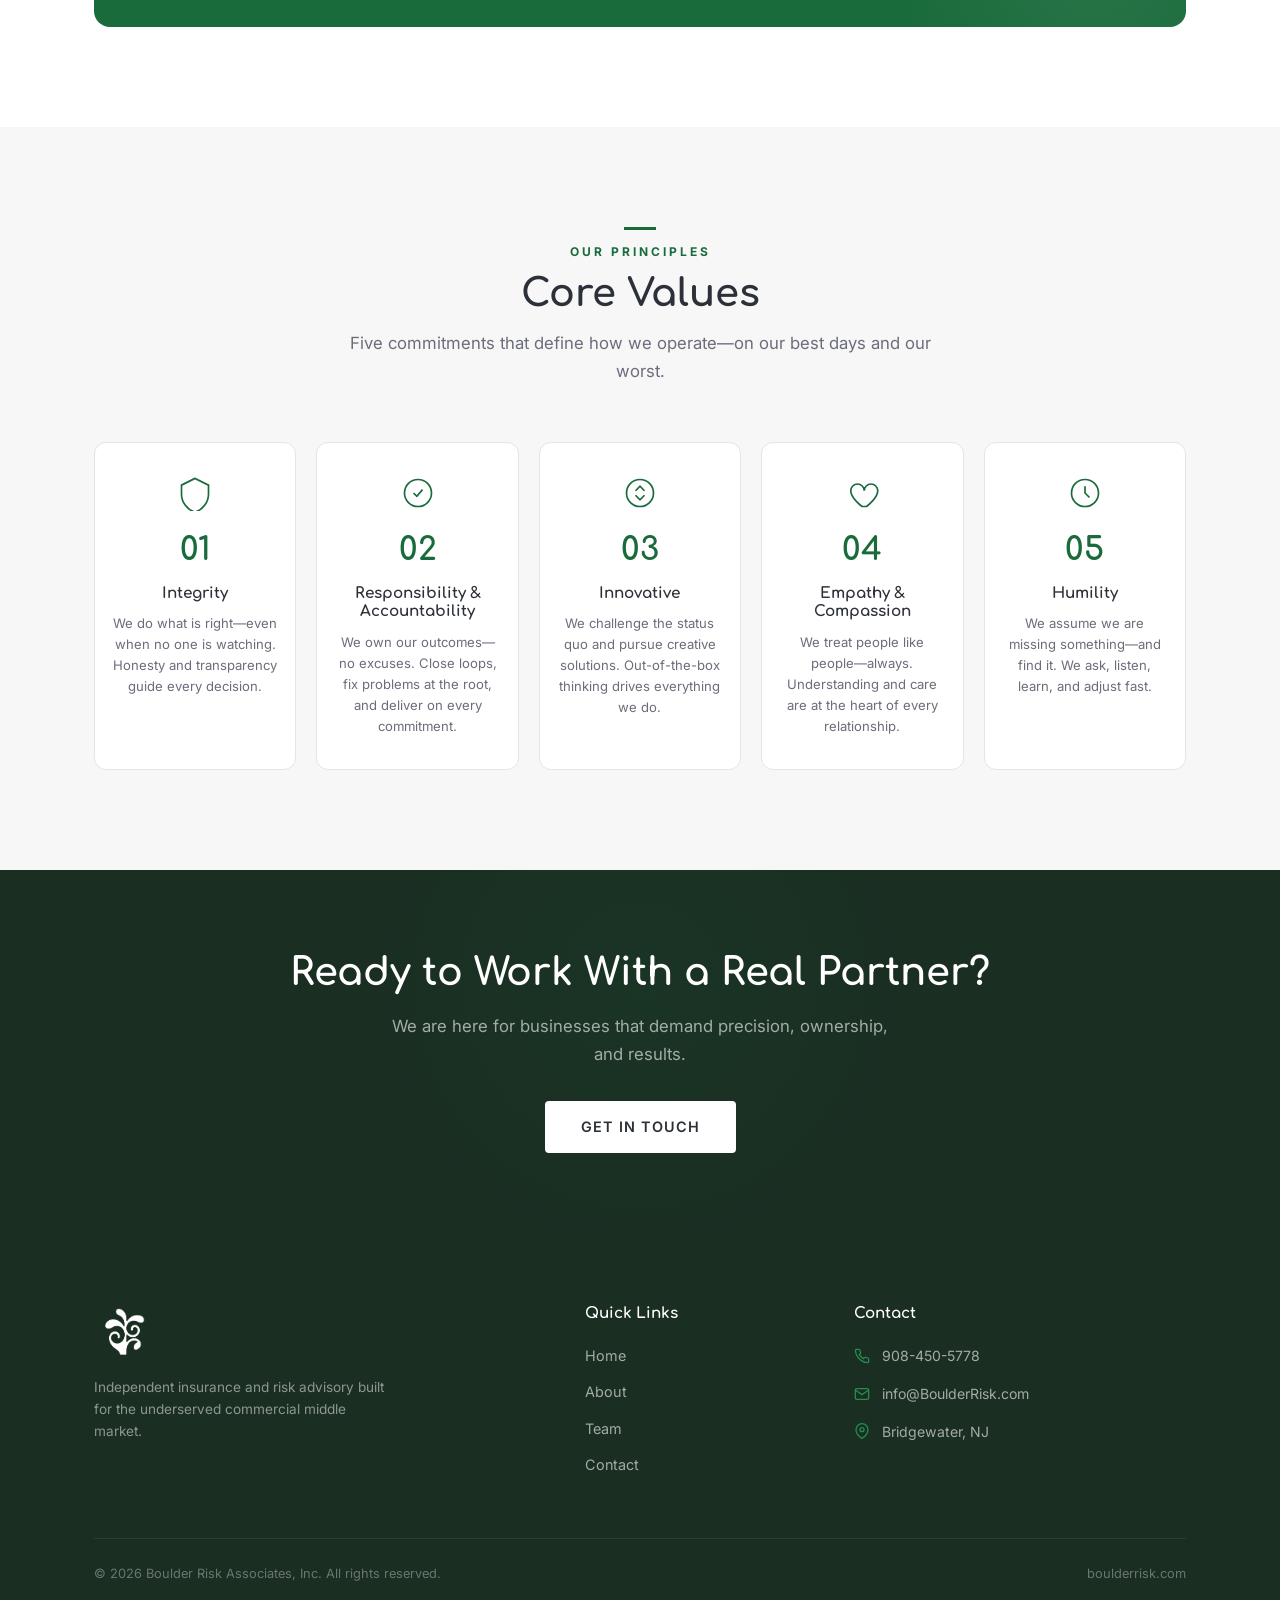
==== commit c7b5c787: "Final updates from Jarryd (Mar 20) — titles, values, Who We Serve, contact - Titles: Jarryd=CEO/Part" ====
--- a/about.html
+++ b/about.html
@@ -45,7 +45,7 @@
     <div class="container">
       <blockquote class="brand-quote fade-up">
         <span class="brand-quote-mark" aria-hidden="true">&ldquo;</span>
-        We exist to out-execute traditional insurance brokerages&mdash;bringing institutional-grade rigor to middle-market risk. We challenge assumptions, enforce accountability across carriers and partners, and deliver disciplined strategies that protect capital, operations, and reputation.
+        Boulder Risk exists to out-execute traditional insurance brokerages&mdash;bringing institutional-grade rigor to middle-market risk. We challenge assumptions, enforce accountability, and deliver disciplined strategies that protect capital, operations, and reputation.
       </blockquote>
     </div>
   </section>
@@ -94,13 +94,12 @@
           <span class="section-label">About Us</span>
           <h2>Built on discipline, leadership, and execution.</h2>
           <p>Boulder Risk Associates, Inc. is an independent insurance and risk advisory firm built for the underserved commercial middle market&mdash;and for the owners and teams whose personal risk is tied to the business.</p>
-          <p>We work with leaders who treat risk as a financial and operational exposure, not an administrative checkbox. Boulder separates itself through disciplined execution: we challenge the status quo, hold carriers accountable, and stay involved beyond placement through claims advocacy, coverage interpretation, and continuous optimization.</p>
+          <p>We work with leaders who treat risk as a financial and operational exposure, not an administrative checkbox. Our process begins with rigorous risk analysis to facilitate the binding of insurance policies aligned with your long-term business objectives and risk acceptable to underwriters.</p>
           <p>We negotiate from a position of preparation and knowledge. We remain actively involved through policy issuance, initial review, daily service activities, and quarterly review meetings. Boulder Risk Associates Inc. also remains involved in any claims process and continues to ensure outcomes meet expectations.</p>
           <p><strong>We are only a phone call away.</strong></p>
-          <p>We back our communities, put people before money, and partner with businesses that demand precision, ownership, and results&mdash;every year.</p>
           <div class="about-story-divider"></div>
           <p><strong>More Than Insurance Brokers. Strategic Risk Advisors.</strong></p>
-          <p>Consolidation has stripped the middle market of real attention. Large brokers prioritize mega-accounts; small shops often lack the depth to manage complex risk. The result is predictable: sloppy placements, weak advocacy, and surprises at claim time.</p>
+          <p>Consolidation has stripped the middle market of real attention. Publicly traded brokers prioritize mega-accounts; small shops often lack the depth to manage complex risk. The result is predictable: sloppy placements, weak advocacy, and surprises at claim time.</p>
           <a href="contact.html" class="btn btn-primary" style="margin-top:24px;">Work With Us</a>
         </div>
         <div class="about-story-brand fade-up" aria-hidden="true">
@@ -148,43 +147,43 @@
       <div class="values-grid stagger">
         <div class="value-card fade-up" style="--i:0">
           <div class="value-icon" aria-hidden="true">
+            <svg viewBox="0 0 32 32"><path d="M16 3L4 9v8c0 7.2 5.1 13.9 12 16 6.9-2.1 12-8.8 12-16V9L16 3z"/></svg>
+          </div>
+          <div class="value-num">01</div>
+          <h4>Integrity</h4>
+          <p>We do what is right&mdash;even when no one is watching. Honesty and transparency guide every decision.</p>
+        </div>
+        <div class="value-card fade-up" style="--i:1">
+          <div class="value-icon" aria-hidden="true">
+            <svg viewBox="0 0 32 32"><path d="M16 4c-6.6 0-12 5.4-12 12s5.4 12 12 12 12-5.4 12-12S22.6 4 16 4z"/><path d="M12 16l3 3 5-6"/></svg>
+          </div>
+          <div class="value-num">02</div>
+          <h4>Responsibility &amp; Accountability</h4>
+          <p>We own our outcomes&mdash;no excuses. Close loops, fix problems at the root, and deliver on every commitment.</p>
+        </div>
+        <div class="value-card fade-up" style="--i:2">
+          <div class="value-icon" aria-hidden="true">
+            <svg viewBox="0 0 32 32"><circle cx="16" cy="16" r="12"/><path d="M12 14l4-4 4 4M12 18l4 4 4-4"/></svg>
+          </div>
+          <div class="value-num">03</div>
+          <h4>Innovative</h4>
+          <p>We challenge the status quo and pursue creative solutions. Out-of-the-box thinking drives everything we do.</p>
+        </div>
+        <div class="value-card fade-up" style="--i:3">
+          <div class="value-icon" aria-hidden="true">
             <svg viewBox="0 0 32 32"><path d="M16 28s-10-7.35-10-14a6 6 0 0112 0 6 6 0 0112 0c0 6.65-10 14-10 14z"/></svg>
           </div>
-          <div class="value-num">01</div>
-          <h4>Humans First</h4>
-          <p>We treat people like people&mdash;always. On a bad day, we don&rsquo;t get sharp, sloppy, or dismissive; we protect the relationship and the standard.</p>
-        </div>
-        <div class="value-card fade-up" style="--i:1">
-          <div class="value-icon" aria-hidden="true">
-            <svg viewBox="0 0 32 32"><circle cx="16" cy="16" r="12"/><path d="M12 14l4-4 4 4M12 18l4 4 4-4"/></svg>
-          </div>
-          <div class="value-num">02</div>
-          <h4>Humble &amp; Open-Minded</h4>
-          <p>We assume we&rsquo;re missing something&mdash;and find it. We don&rsquo;t dig in to &ldquo;be right&rdquo;; we ask better questions, invite pushback, and adjust fast when facts change.</p>
-        </div>
-        <div class="value-card fade-up" style="--i:2">
-          <div class="value-icon" aria-hidden="true">
-            <svg viewBox="0 0 32 32"><path d="M16 3L4 9v8c0 7.2 5.1 13.9 12 16 6.9-2.1 12-8.8 12-16V9L16 3z"/></svg>
-          </div>
-          <div class="value-num">03</div>
-          <h4>Extreme Ownership</h4>
-          <p>If it&rsquo;s ours, we own it&mdash;no excuses. Close loops, fix problems at the root, and bring solutions, not drama.</p>
-        </div>
-        <div class="value-card fade-up" style="--i:3">
-          <div class="value-icon" aria-hidden="true">
-            <svg viewBox="0 0 32 32"><path d="M16 4c-6.6 0-12 5.4-12 12s5.4 12 12 12 12-5.4 12-12S22.6 4 16 4z"/><path d="M12 16l3 3 5-6"/></svg>
-          </div>
           <div class="value-num">04</div>
-          <h4>Give Credit, Take Blame</h4>
-          <p>We elevate others and absorb the heat. We don&rsquo;t throw anyone under the bus; we handle mistakes directly and immediately.</p>
+          <h4>Empathy &amp; Compassion</h4>
+          <p>We treat people like people&mdash;always. Understanding and care are at the heart of every relationship.</p>
         </div>
         <div class="value-card fade-up" style="--i:4">
           <div class="value-icon" aria-hidden="true">
             <svg viewBox="0 0 32 32"><circle cx="16" cy="16" r="12"/><path d="M16 10v6l4 4"/></svg>
           </div>
           <div class="value-num">05</div>
-          <h4>Support Local Community</h4>
-          <p>We build where we live and serve. Local-first decisions, show up consistently, and support causes aligned with our standards.</p>
+          <h4>Humility</h4>
+          <p>We assume we are missing something&mdash;and find it. We ask, listen, learn, and adjust fast.</p>
         </div>
       </div>
     </div>
@@ -228,11 +227,11 @@
           </div>
           <div class="footer-contact-item">
             <svg viewBox="0 0 24 24"><path d="M4 4h16c1.1 0 2 .9 2 2v12c0 1.1-.9 2-2 2H4c-1.1 0-2-.9-2-2V6c0-1.1.9-2 2-2z"/><polyline points="22,6 12,13 2,6"/></svg>
-            Jarryd@boulderrisk.com
+            info@BoulderRisk.com
           </div>
           <div class="footer-contact-item">
             <svg viewBox="0 0 24 24"><path d="M21 10c0 7-9 13-9 13s-9-6-9-13a9 9 0 0118 0z"/><circle cx="12" cy="10" r="3"/></svg>
-            219 Woodside Lane, Bridgewater, NJ 08807
+            Bridgewater, NJ
           </div>
         </div>
       </div>
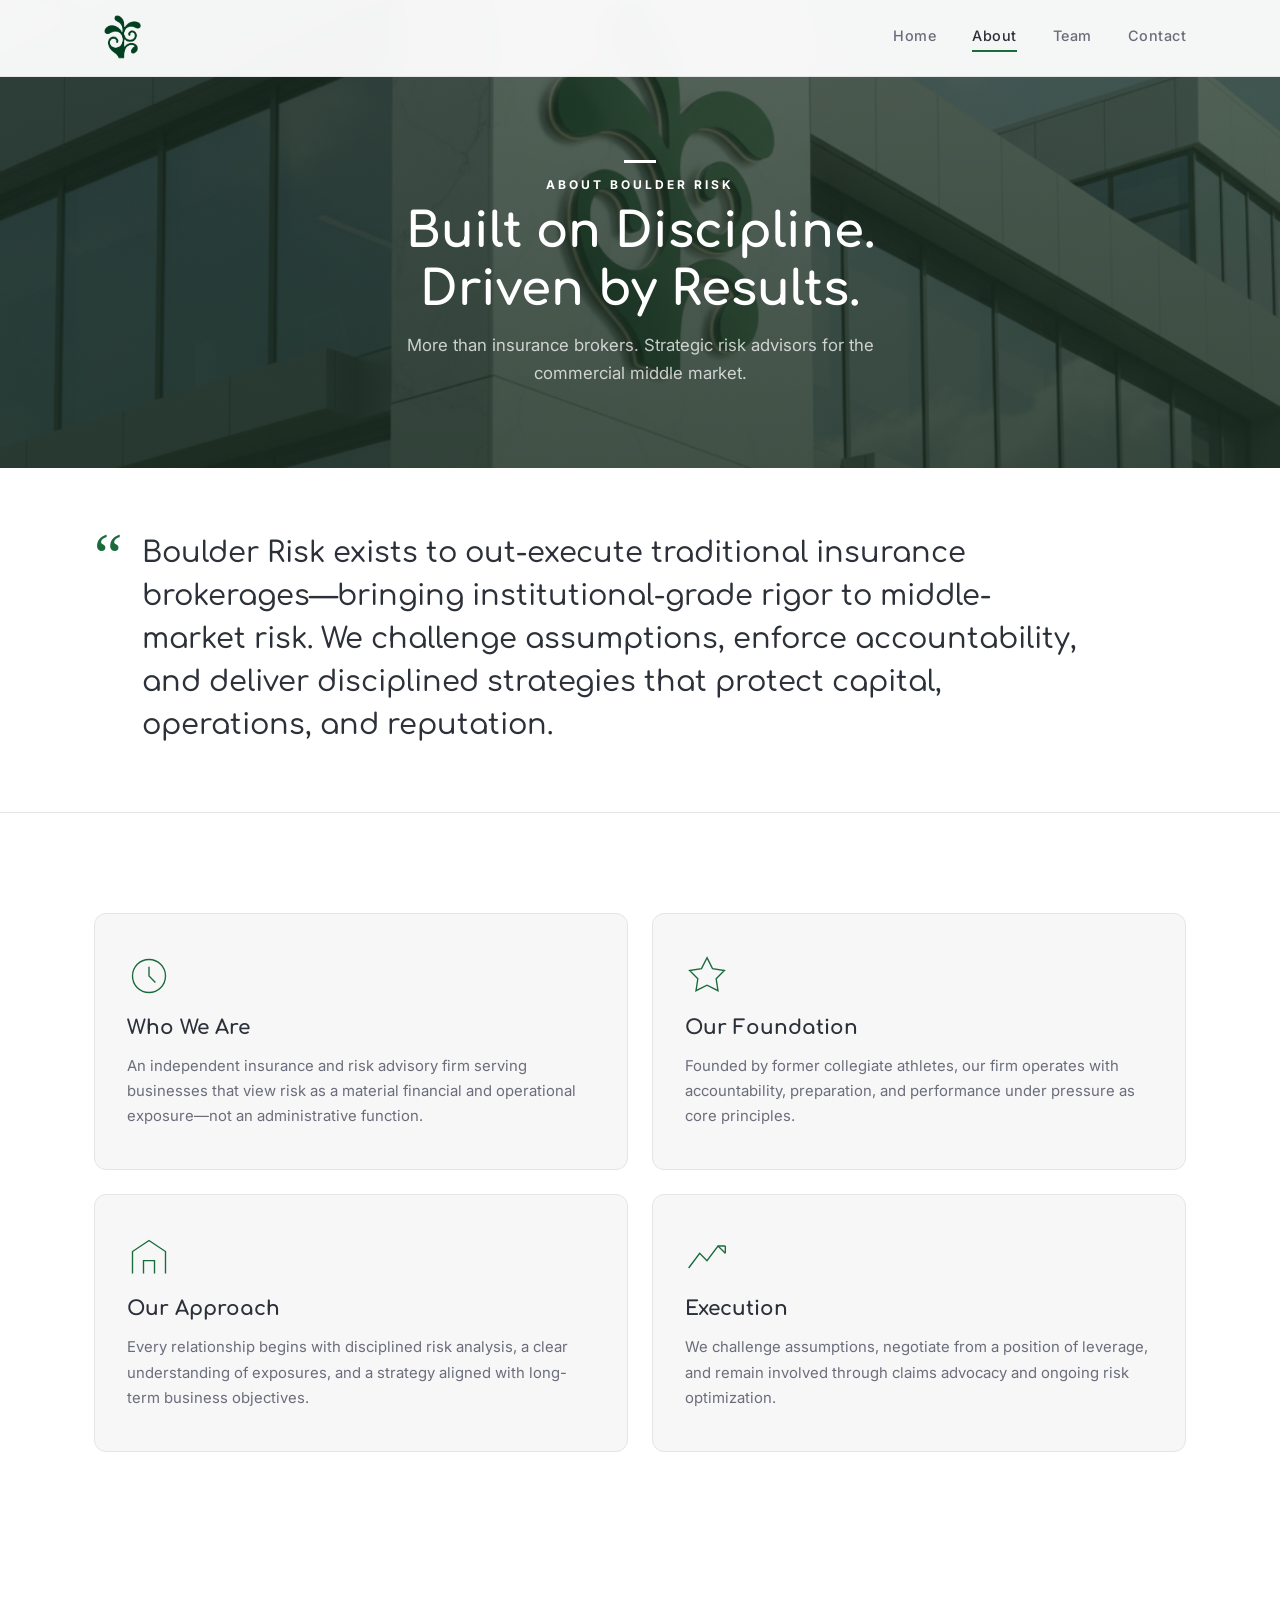
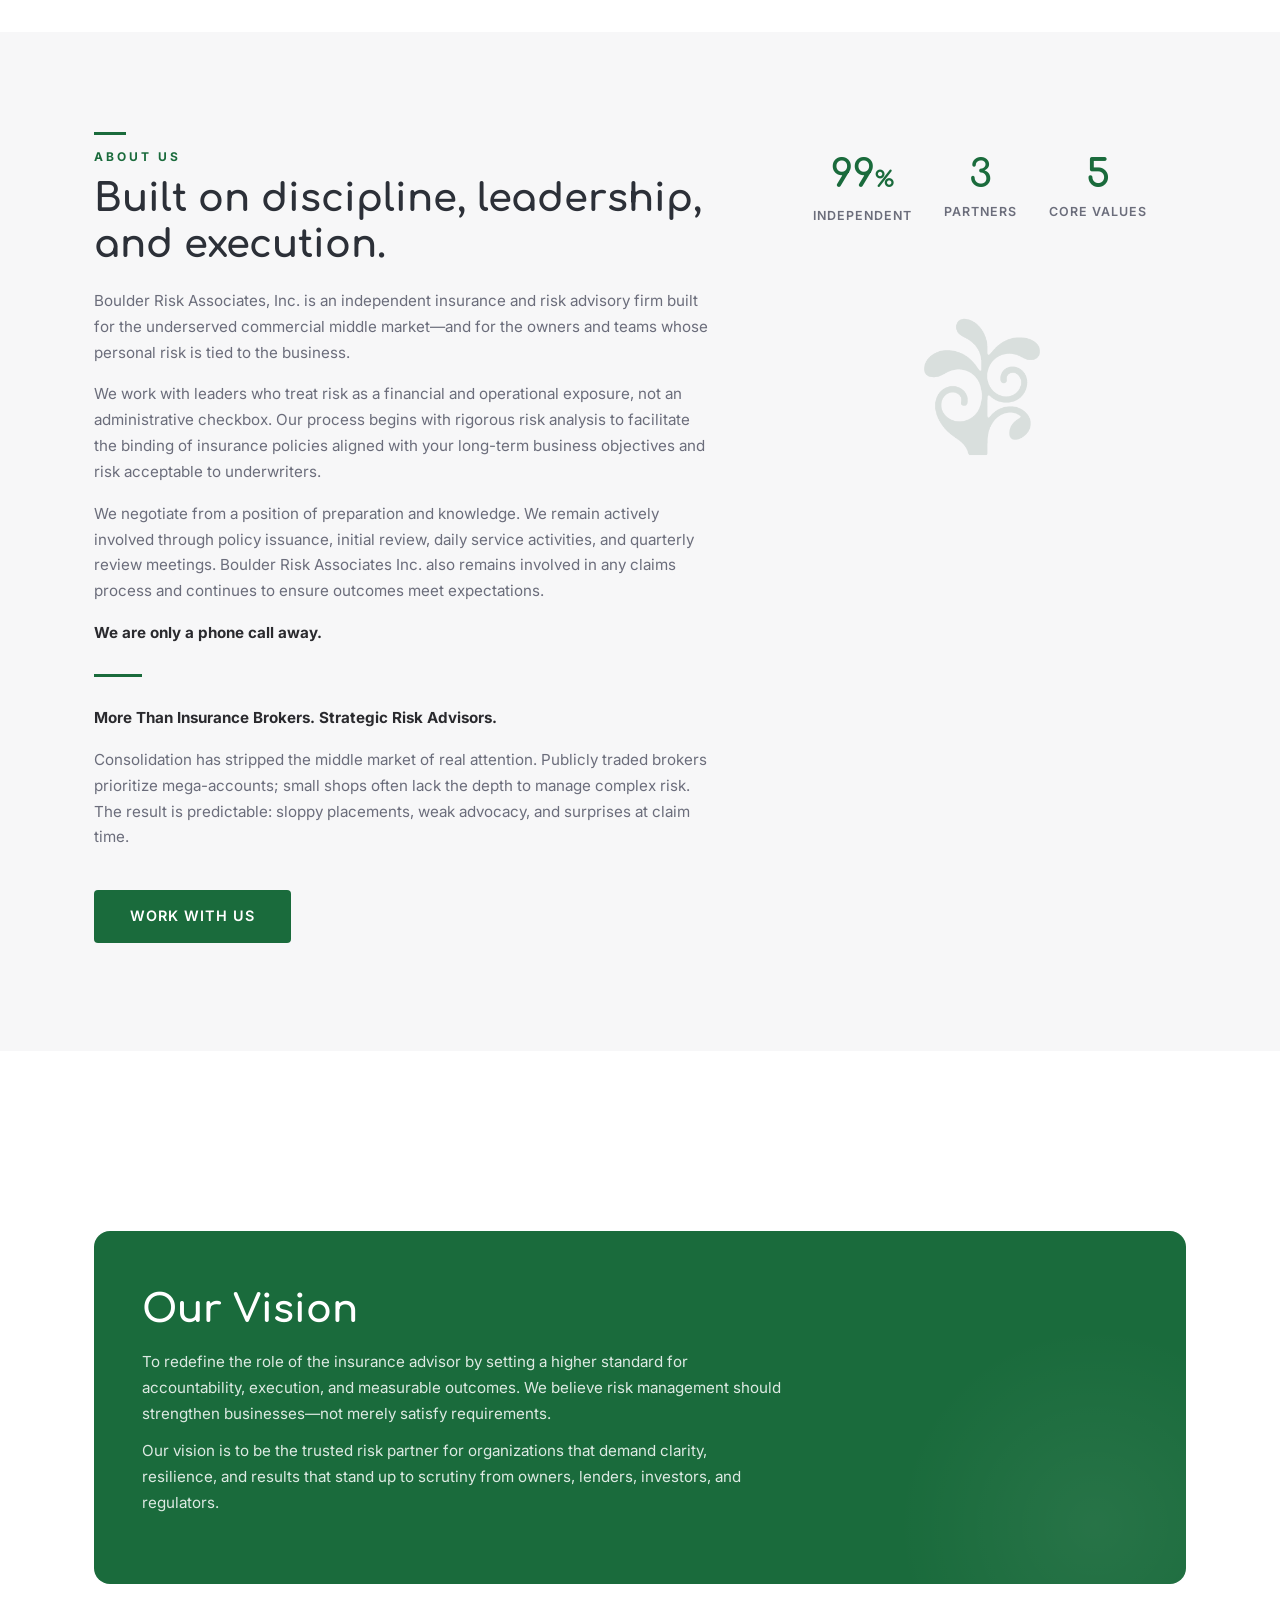
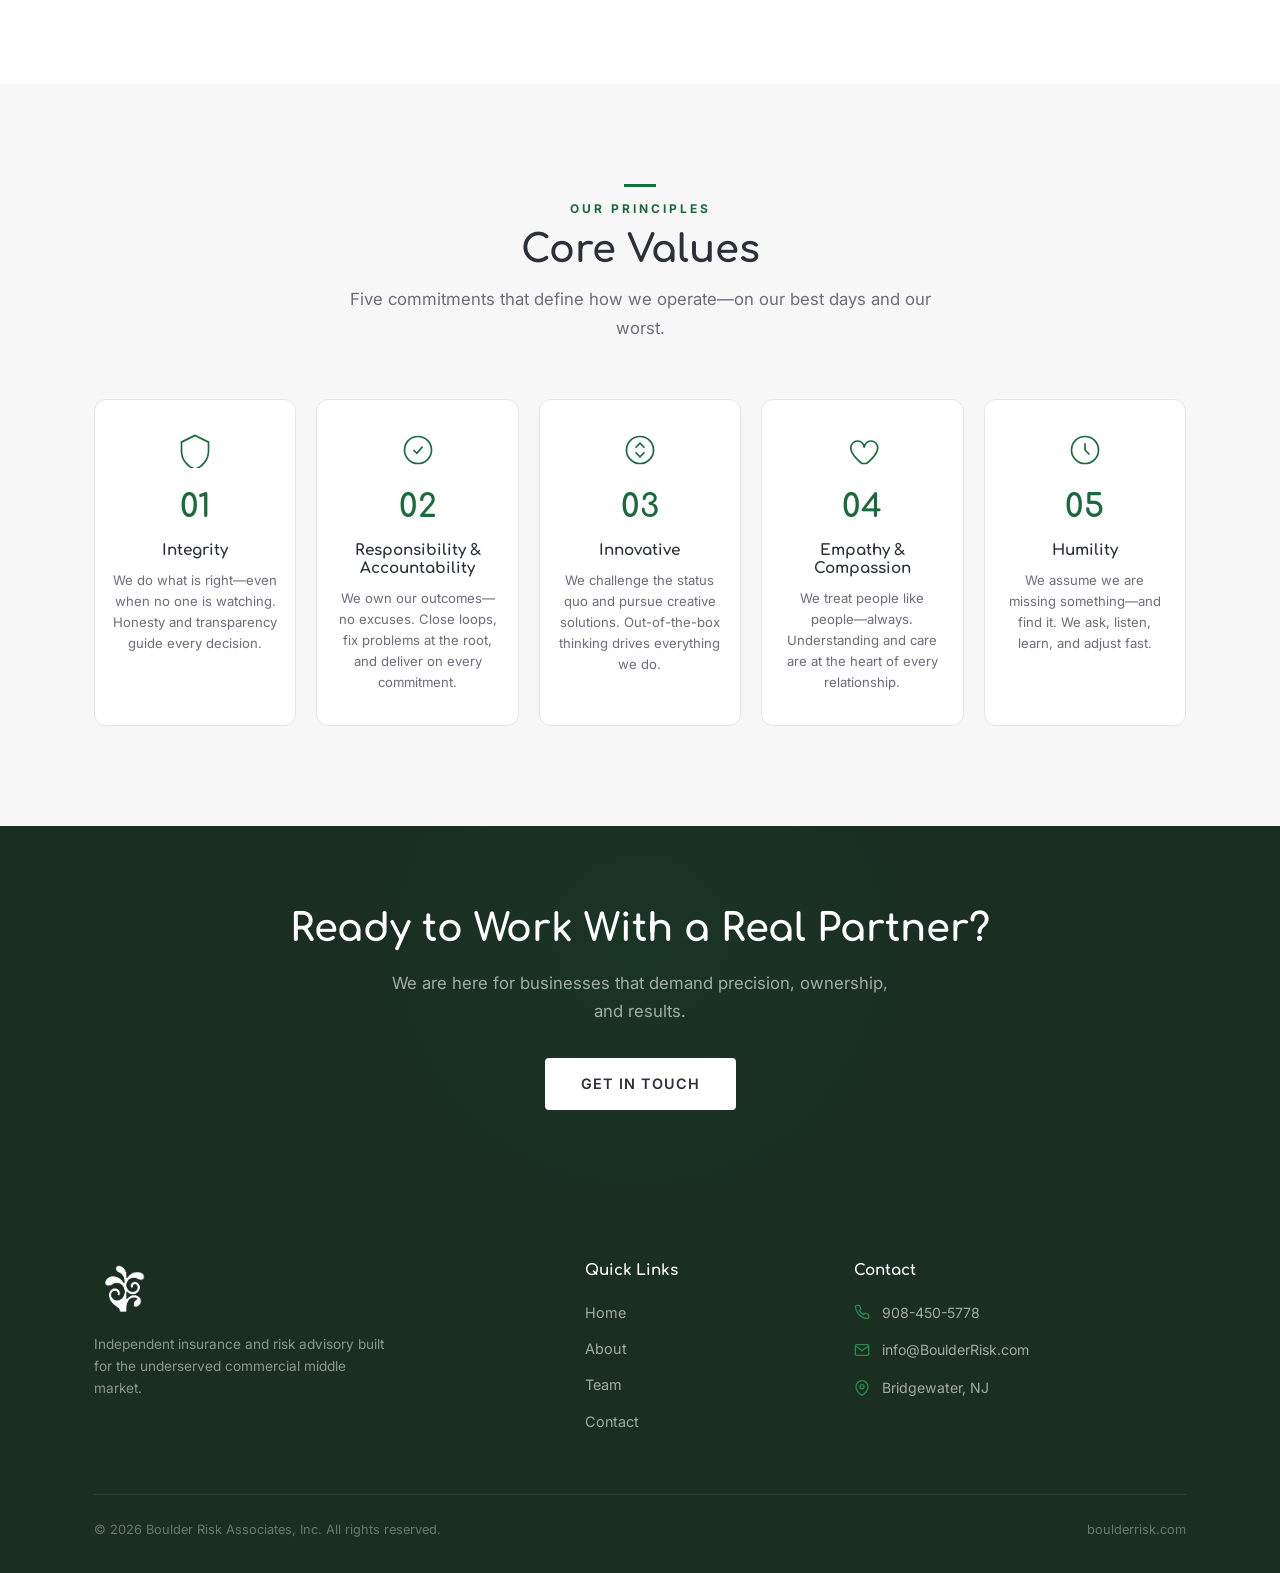
==== commit c19ca283: "Widen brand quote (800→1000px), add logo mark under stats section" ====
--- a/about.html
+++ b/about.html
@@ -117,6 +117,7 @@
               <span class="about-stat-label">Core Values</span>
             </div>
           </div>
+          <img src="Logo.png" alt="Boulder Risk Associates" class="about-floating-mark" style="margin-top:32px;">
         </div>
       </div>
     </div>
--- a/styles.css
+++ b/styles.css
@@ -1408,7 +1408,7 @@
   font-weight: 500;
   color: var(--dark);
   line-height: 1.5;
-  max-width: 800px;
+  max-width: 1000px;
   position: relative;
   padding-left: 48px;
 }
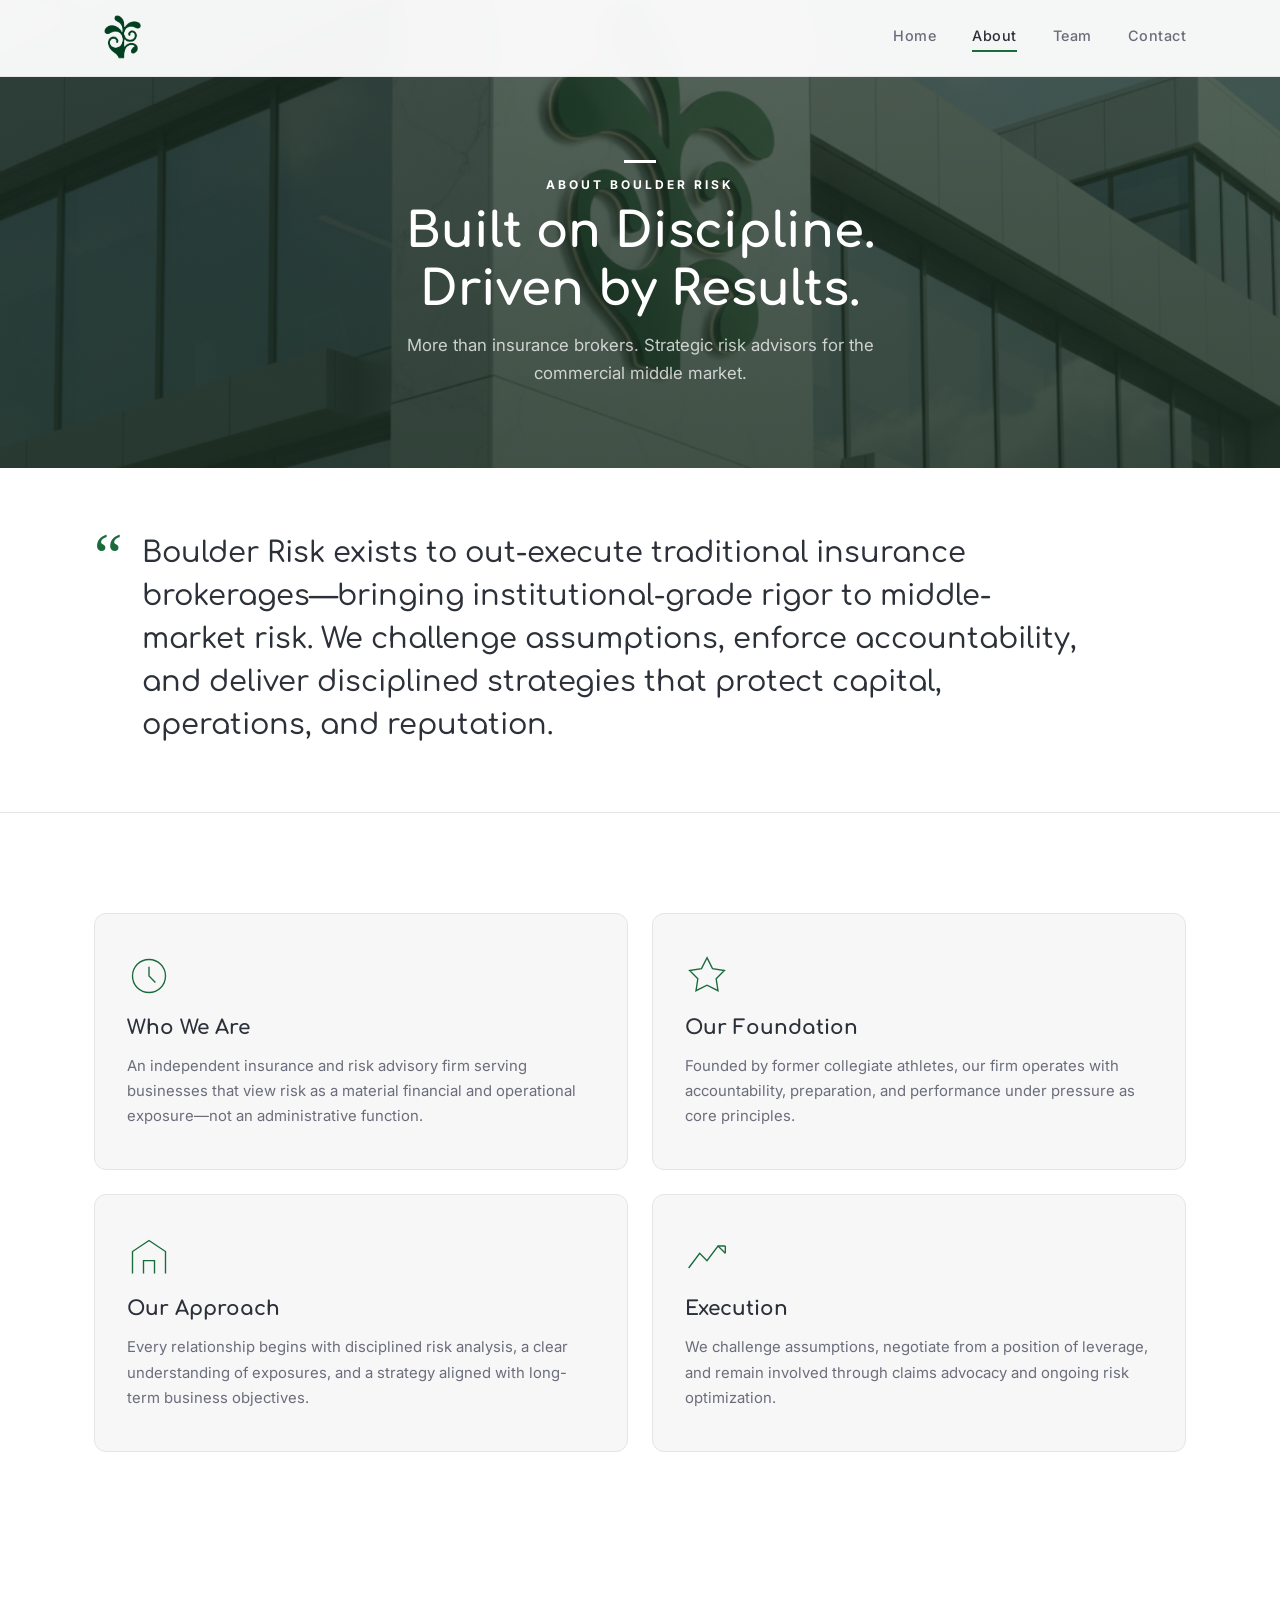
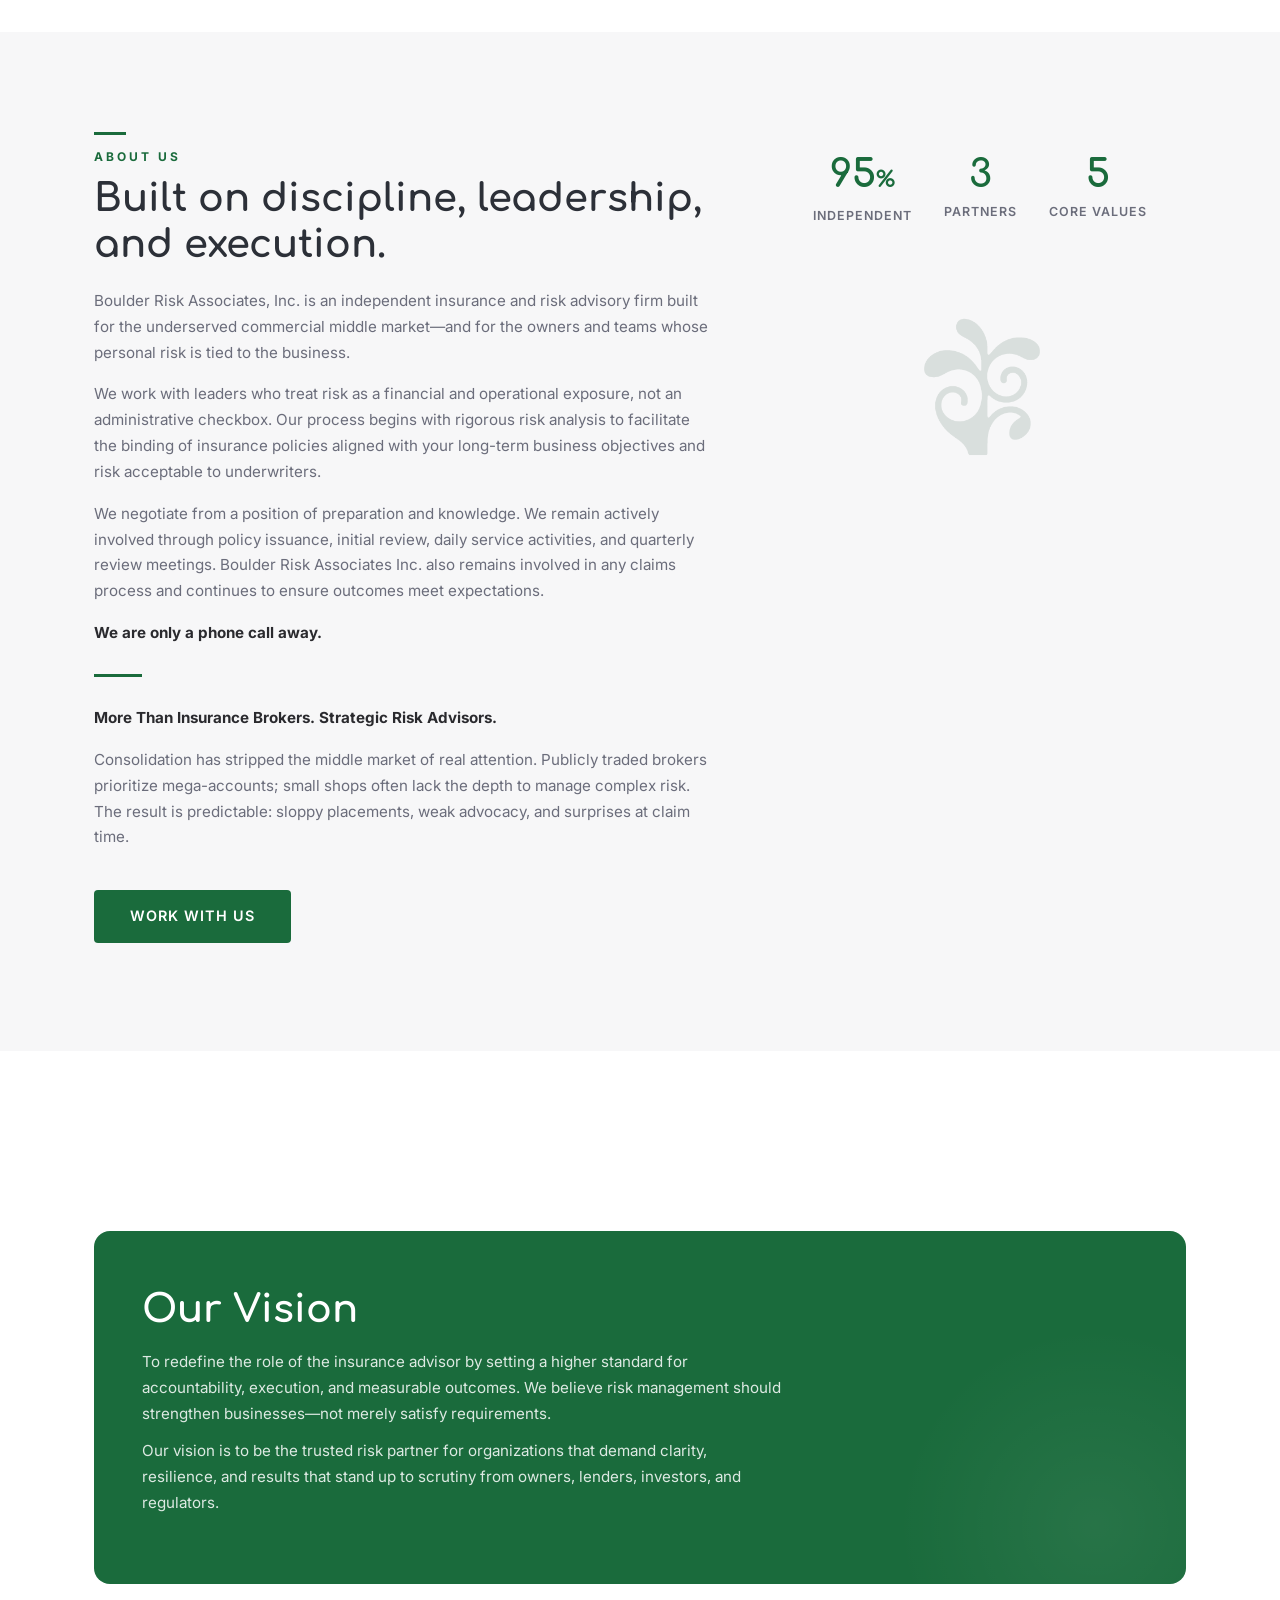
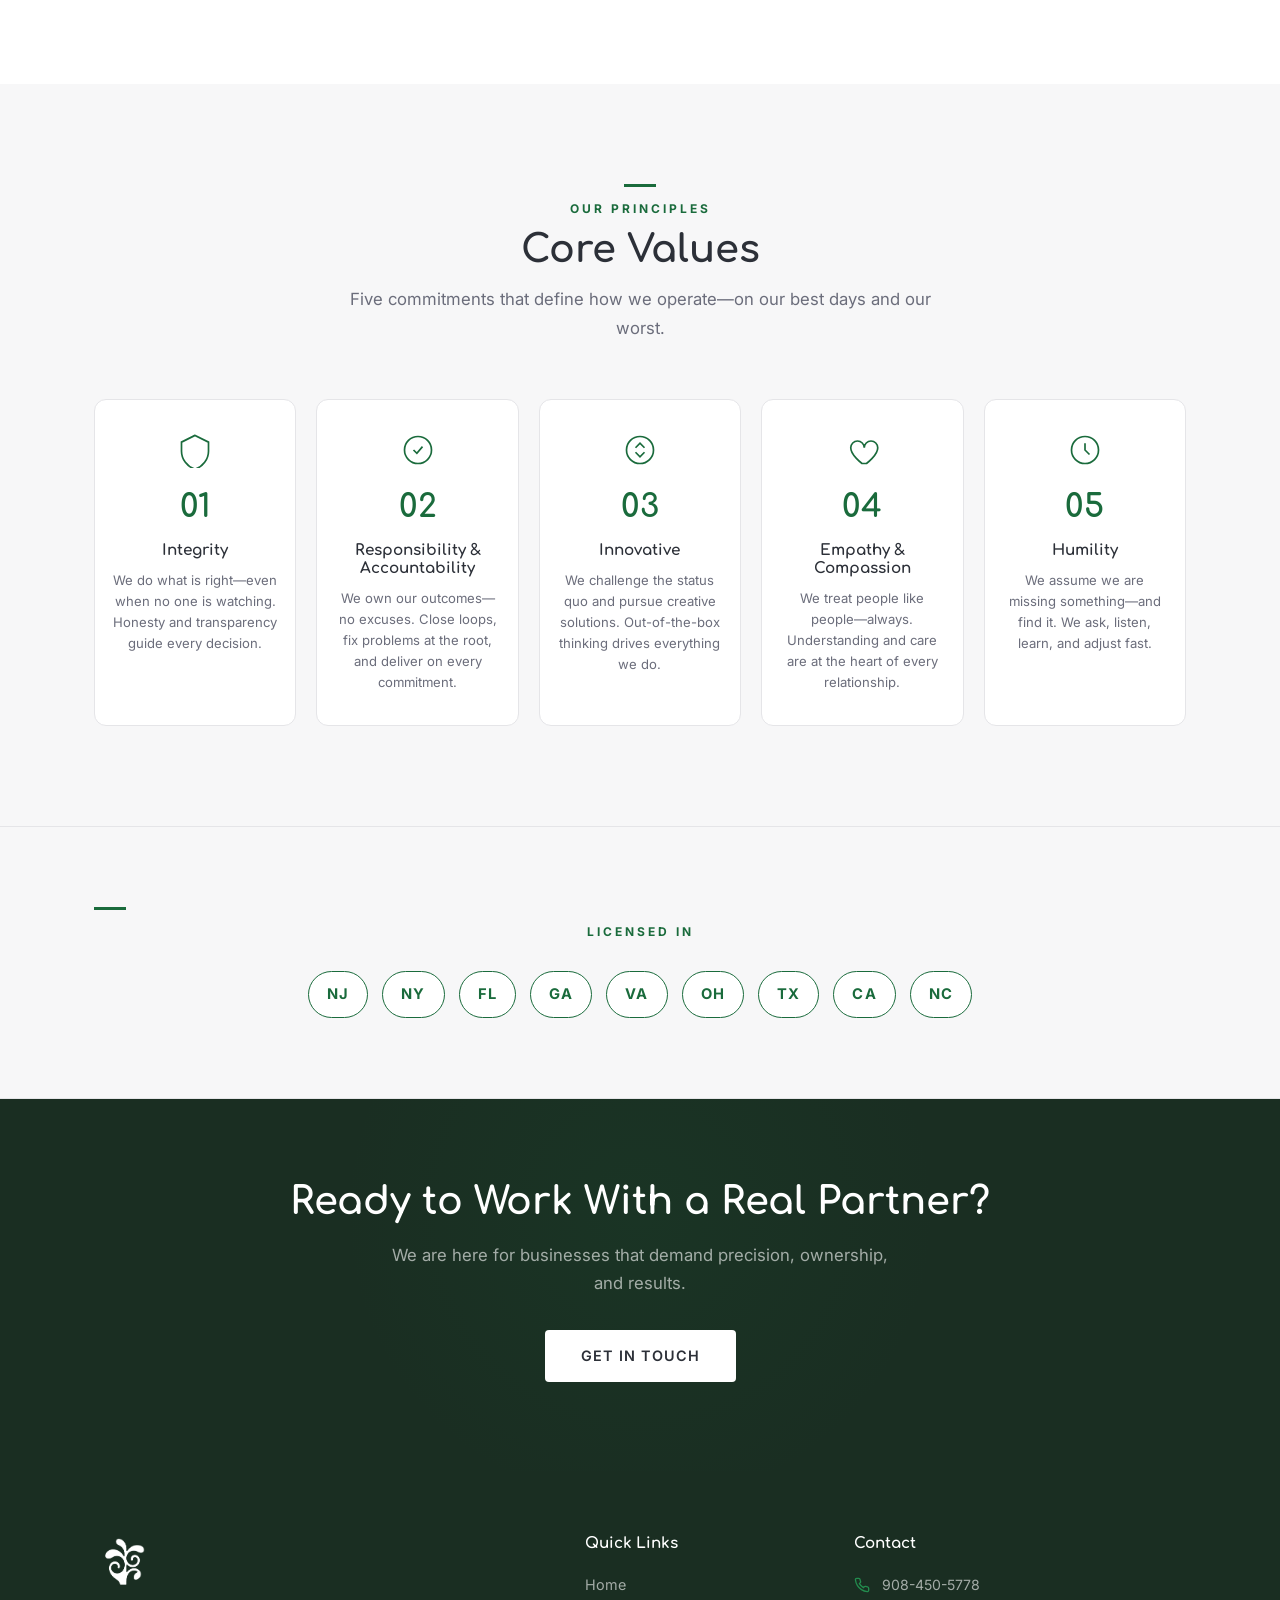
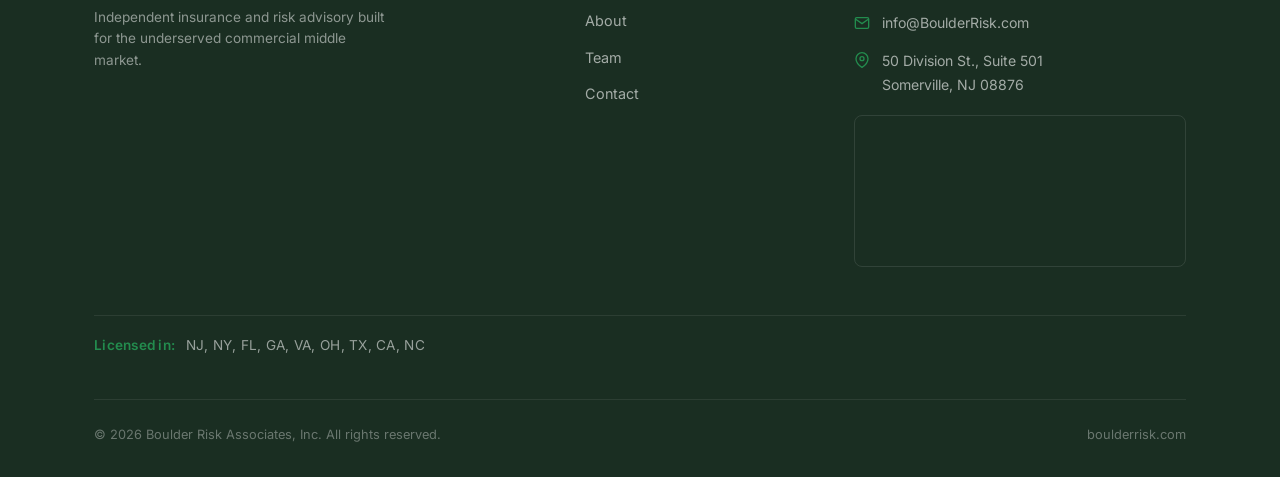
==== commit 57b3fdfe: "Boulder Risk address update + Somerville map + Licensed In band - Replace Bridgewater, NJ with 50 Di" ====
--- a/about.html
+++ b/about.html
@@ -190,6 +190,24 @@
     </div>
   </section>
 
+  <!-- LICENSED IN -->
+  <section class="licensed-section">
+    <div class="container">
+      <span class="section-label fade-up" style="text-align:center;display:block;">Licensed In</span>
+      <ul class="licensed-states fade-up">
+        <li>NJ</li>
+        <li>NY</li>
+        <li>FL</li>
+        <li>GA</li>
+        <li>VA</li>
+        <li>OH</li>
+        <li>TX</li>
+        <li>CA</li>
+        <li>NC</li>
+      </ul>
+    </div>
+  </section>
+
   <!-- CTA -->
   <section class="cta-banner">
     <div class="container">
@@ -230,11 +248,22 @@
             <svg viewBox="0 0 24 24"><path d="M4 4h16c1.1 0 2 .9 2 2v12c0 1.1-.9 2-2 2H4c-1.1 0-2-.9-2-2V6c0-1.1.9-2 2-2z"/><polyline points="22,6 12,13 2,6"/></svg>
             info@BoulderRisk.com
           </div>
-          <div class="footer-contact-item">
+          <div class="footer-contact-item footer-contact-address">
             <svg viewBox="0 0 24 24"><path d="M21 10c0 7-9 13-9 13s-9-6-9-13a9 9 0 0118 0z"/><circle cx="12" cy="10" r="3"/></svg>
-            Bridgewater, NJ
-          </div>
-        </div>
+            <span>50 Division St., Suite 501<br>Somerville, NJ 08876</span>
+          </div>
+          <div class="footer-map">
+            <iframe
+              src="https://www.google.com/maps?q=50+Division+St+Suite+501+Somerville+NJ+08876&output=embed"
+              loading="lazy"
+              referrerpolicy="no-referrer-when-downgrade"
+              title="Boulder Risk Associates office location"
+              allowfullscreen></iframe>
+          </div>
+        </div>
+      </div>
+      <div class="footer-licensed">
+        <strong>Licensed in:</strong> NJ, NY, FL, GA, VA, OH, TX, CA, NC
       </div>
       <div class="footer-bottom">
         <span>&copy; 2026 Boulder Risk Associates, Inc. All rights reserved.</span>
--- a/styles.css
+++ b/styles.css
@@ -76,6 +76,51 @@
 
 .section-label:hover::before {
   width: 56px;
+}
+
+/* --- Industry Ribbon --- */
+.industry-ribbon {
+  background: var(--dark);
+  border-bottom: 1px solid rgba(255,255,255,0.06);
+  padding: 14px 0;
+}
+
+.industry-ribbon-list {
+  display: flex;
+  flex-wrap: wrap;
+  align-items: center;
+  justify-content: center;
+  gap: 28px;
+  font-family: 'Inter', sans-serif;
+  font-size: 0.78rem;
+  font-weight: 600;
+  letter-spacing: 2px;
+  text-transform: uppercase;
+  color: rgba(255,255,255,0.82);
+}
+
+.industry-ribbon-list li {
+  position: relative;
+  white-space: nowrap;
+}
+
+.industry-ribbon-list li + li::before {
+  content: '';
+  position: absolute;
+  left: -16px;
+  top: 50%;
+  transform: translateY(-50%);
+  width: 4px;
+  height: 4px;
+  border-radius: 50%;
+  background: var(--green-light);
+  opacity: 0.75;
+}
+
+@media (max-width: 720px) {
+  .industry-ribbon { padding: 10px 0; }
+  .industry-ribbon-list { gap: 18px; font-size: 0.7rem; letter-spacing: 1.5px; }
+  .industry-ribbon-list li + li::before { left: -11px; }
 }
 
 /* --- Buttons --- */
@@ -272,8 +317,8 @@
 
 .hero-grid {
   display: grid;
-  grid-template-columns: 1fr 1fr;
-  gap: 48px;
+  grid-template-columns: minmax(360px, 0.9fr) 1.1fr;
+  gap: 64px;
   align-items: center;
   width: 100%;
 }
@@ -304,27 +349,42 @@
   white-space: nowrap;
 }
 
-.hero-acronym {
+/* Vertical BOULDER stack — left side */
+.hero-stack {
+  display: flex;
+  flex-direction: column;
+  gap: 6px;
+  padding-top: 76px;
+  position: relative;
+  z-index: 2;
+}
+
+.hero-stack-row {
+  display: flex;
+  align-items: baseline;
+  gap: 18px;
+  line-height: 1;
+}
+
+.hero-stack-letter {
   font-family: 'Comfortaa', sans-serif;
-  font-size: 0.85rem;
   font-weight: 700;
-  letter-spacing: 6px;
-  color: var(--green);
+  font-size: clamp(2.6rem, 6.4vw, 5rem);
+  color: var(--white);
+  line-height: 1;
+  letter-spacing: -0.02em;
+  text-shadow: 0 6px 24px rgba(0,0,0,0.35);
+}
+
+.hero-stack-word {
+  font-family: 'Inter', sans-serif;
+  font-weight: 400;
+  font-size: clamp(0.95rem, 1.6vw, 1.25rem);
+  letter-spacing: 4px;
   text-transform: uppercase;
-  margin-bottom: 24px;
-}
-
-.hero-tagline {
-  font-size: clamp(1rem, 2.5vw, 1.2rem);
-  color: rgba(255,255,255,0.8);
-  margin-bottom: 12px;
-  font-weight: 400;
-}
-
-.hero-tagline .bold-letter {
-  font-weight: 700;
-  color: var(--white);
-  transition: color 0.3s;
+  color: rgba(255,255,255,0.7);
+  position: relative;
+  top: -0.15em;
 }
 
 .hero-sub {
@@ -879,15 +939,16 @@
    ============================================ */
 .team-member {
   display: grid;
-  grid-template-columns: 280px 1fr;
-  gap: 48px;
+  grid-template-columns: 300px 1fr;
+  gap: 56px;
   padding: 48px;
   border-radius: 16px;
   margin-bottom: 32px;
-  align-items: start;
+  align-items: stretch;
   position: relative;
   border: 1px solid var(--grey-border);
   transition: all 0.4s cubic-bezier(0.16, 1, 0.3, 1);
+  overflow: hidden;
 }
 
 .team-member:hover {
@@ -904,25 +965,72 @@
 }
 
 .team-number {
+  display: none;
+}
+
+.member-photo {
+  position: relative;
+  width: 100%;
+  aspect-ratio: 4 / 5;
+  border-radius: 12px;
+  overflow: hidden;
+  background: var(--grey-bg);
+  box-shadow: 0 8px 24px rgba(0,0,0,0.08);
+  align-self: start;
+}
+
+.member-photo img {
+  width: 100%;
+  height: 100%;
+  object-fit: cover;
+  object-position: center 20%;
+  display: block;
+  filter: contrast(1.04) saturate(0.92) brightness(1.02);
+  transition: transform 0.6s cubic-bezier(0.16, 1, 0.3, 1), filter 0.4s ease;
+}
+
+/* Per-photo crop tuning so faces are framed consistently */
+.member-photo img[src="jarryd.jpg"] {
+  transform: scale(1.22);
+  transform-origin: center 28%;
+}
+
+.team-member:hover .member-photo img {
+  transform: scale(1.03);
+  filter: contrast(1.06) saturate(0.96) brightness(1.03);
+}
+
+.team-member:hover .member-photo img[src="jarryd.jpg"] {
+  transform: scale(1.26);
+}
+
+.member-photo::after {
+  content: '';
   position: absolute;
-  top: 32px;
-  right: 40px;
-  font-family: 'Comfortaa', sans-serif;
-  font-size: 6rem;
-  font-weight: 900;
-  opacity: 0.04;
-  color: var(--dark);
-  line-height: 1;
-  transition: opacity 0.3s;
-}
-
-.team-member:hover .team-number {
-  opacity: 0.08;
-}
-
-.member-info h3 {
-  font-size: 1.8rem;
-  margin-bottom: 4px;
+  inset: 0;
+  pointer-events: none;
+  box-shadow: inset 0 -40px 60px -30px rgba(0,0,0,0.18),
+              inset 0 0 0 1px rgba(255,255,255,0.04);
+  border-radius: inherit;
+}
+
+.member-content {
+  display: flex;
+  flex-direction: column;
+  position: relative;
+  z-index: 1;
+}
+
+.member-header {
+  margin-bottom: 28px;
+  padding-bottom: 24px;
+  border-bottom: 1px solid var(--grey-border);
+}
+
+.member-header h3 {
+  font-size: 2rem;
+  line-height: 1.1;
+  margin-bottom: 6px;
 }
 
 .member-creds {
@@ -937,7 +1045,12 @@
   display: flex;
   flex-wrap: wrap;
   gap: 8px;
-  margin-bottom: 24px;
+  margin-bottom: 0;
+}
+
+.member-body {
+  display: flex;
+  flex-direction: column;
 }
 
 .member-tags span {
@@ -973,17 +1086,17 @@
 }
 
 /* Green line above member name */
-.member-info::before {
+.member-header::before {
   content: '';
   display: block;
   width: 32px;
   height: 3px;
   background: var(--green);
-  margin-bottom: 16px;
+  margin-bottom: 20px;
   transition: width 0.4s ease;
 }
 
-.team-member:hover .member-info::before {
+.team-member:hover .member-header::before {
   width: 56px;
 }
 
@@ -1172,6 +1285,44 @@
   flex-shrink: 0;
 }
 
+.footer-contact-address {
+  align-items: flex-start;
+}
+
+.footer-contact-address svg {
+  margin-top: 3px;
+}
+
+.footer-map {
+  margin-top: 18px;
+  border-radius: 8px;
+  overflow: hidden;
+  border: 1px solid rgba(255,255,255,0.1);
+}
+
+.footer-map iframe {
+  width: 100%;
+  height: 150px;
+  border: 0;
+  display: block;
+  filter: grayscale(35%) contrast(0.95);
+}
+
+.footer-licensed {
+  border-top: 1px solid rgba(255,255,255,0.08);
+  padding: 18px 0;
+  margin-bottom: 24px;
+  color: rgba(255,255,255,0.55);
+  font-size: 0.85rem;
+  letter-spacing: 0.02em;
+}
+
+.footer-licensed strong {
+  color: var(--green-light);
+  font-weight: 600;
+  margin-right: 6px;
+}
+
 .footer-bottom {
   border-top: 1px solid rgba(255,255,255,0.08);
   padding-top: 24px;
@@ -1180,6 +1331,48 @@
   align-items: center;
   color: rgba(255,255,255,0.35);
   font-size: 0.8rem;
+}
+
+.contact-map {
+  margin-top: 16px;
+  border-radius: 12px;
+  overflow: hidden;
+  border: 1px solid var(--grey-border);
+}
+
+.contact-map iframe {
+  width: 100%;
+  height: 320px;
+  border: 0;
+  display: block;
+}
+
+.licensed-section {
+  padding: 80px 0;
+  background: var(--grey-bg);
+  border-top: 1px solid var(--grey-border);
+  border-bottom: 1px solid var(--grey-border);
+}
+
+.licensed-states {
+  list-style: none;
+  padding: 0;
+  margin: 28px 0 0;
+  display: flex;
+  flex-wrap: wrap;
+  justify-content: center;
+  gap: 12px 14px;
+}
+
+.licensed-states li {
+  border: 1.5px solid var(--green);
+  color: var(--green);
+  background: var(--white);
+  padding: 10px 18px;
+  border-radius: 999px;
+  font-weight: 700;
+  font-size: 0.92rem;
+  letter-spacing: 0.08em;
 }
 
 /* ============================================
@@ -1253,8 +1446,11 @@
   .mobile-toggle { display: flex; }
 
   .hero { min-height: auto; padding: 120px 0 80px; }
-  .hero-grid { grid-template-columns: 1fr; }
+  .hero-grid { grid-template-columns: 1fr; gap: 32px; }
   .hero-brand { display: none; }
+  .hero-stack { padding-top: 0; gap: 4px; }
+  .hero-stack-row { gap: 14px; }
+  .hero-content { padding-top: 0; }
 
   .section { padding: 64px 0; }
 
